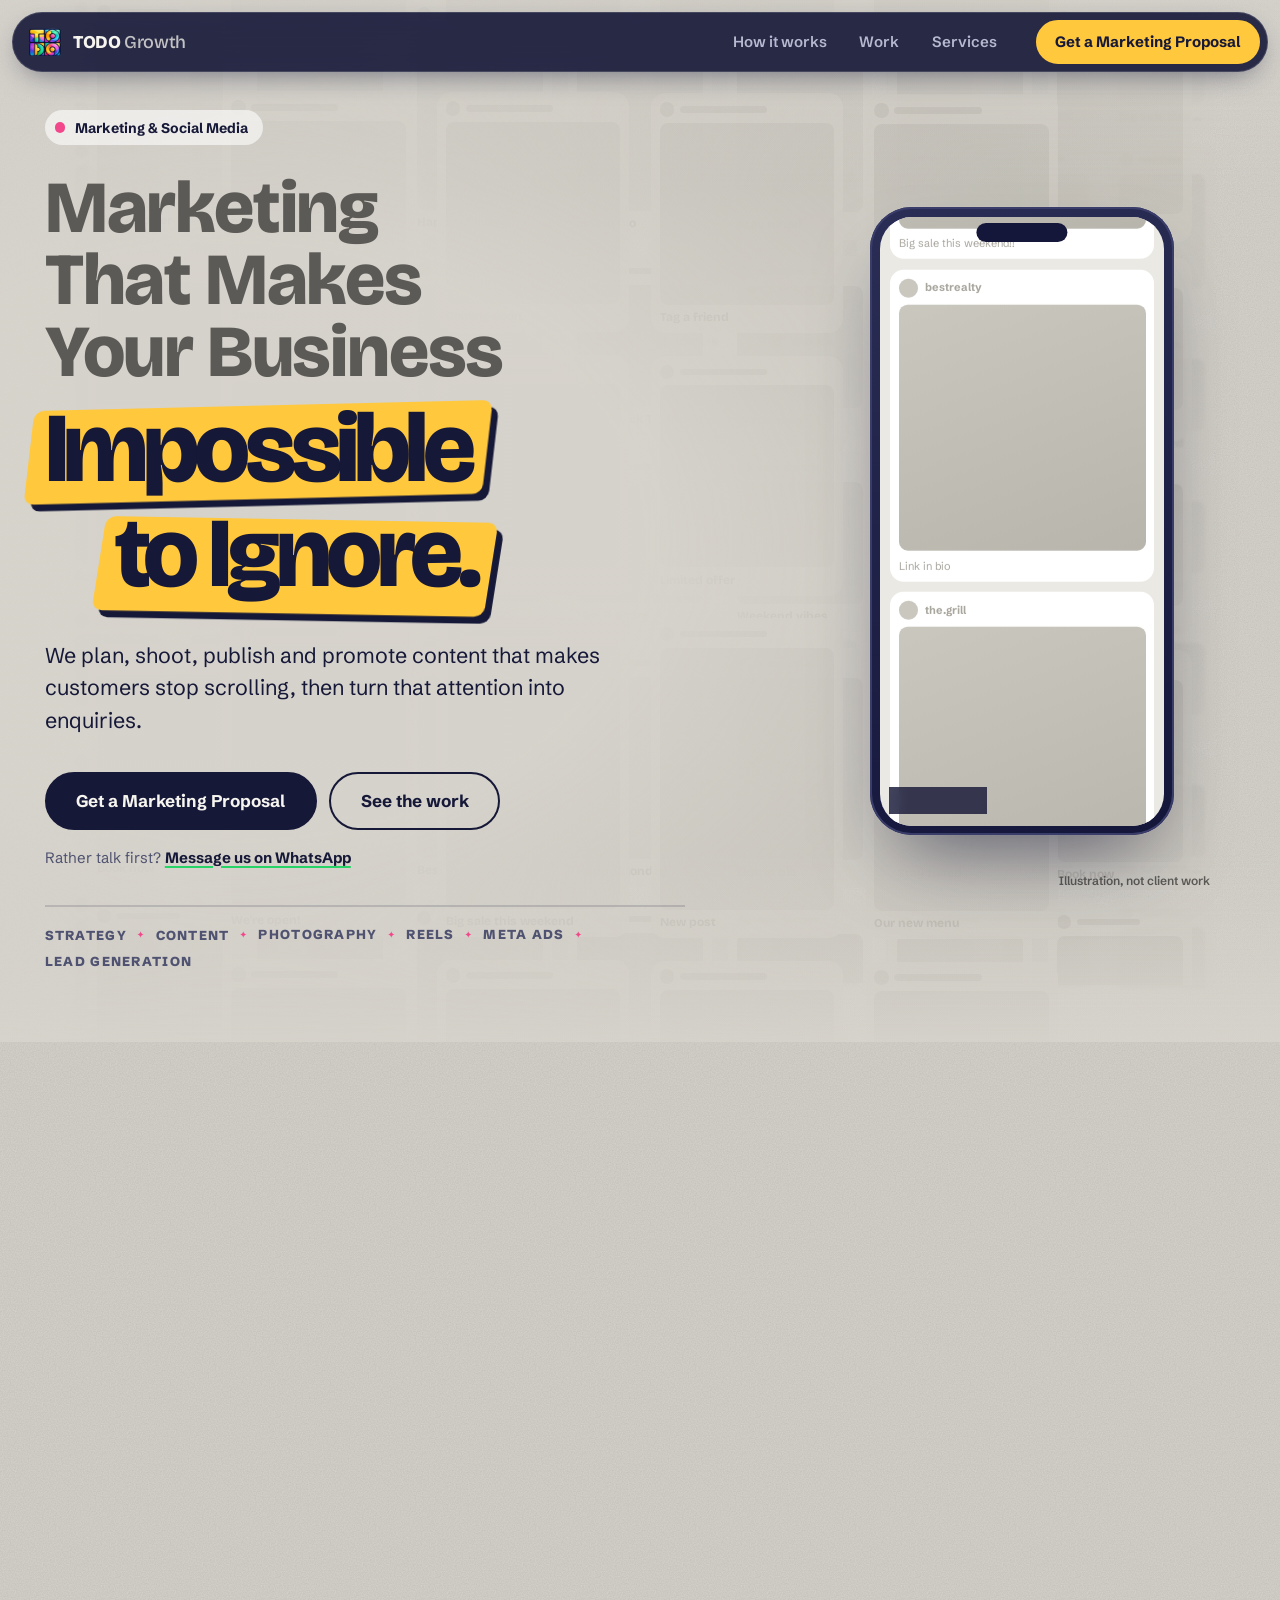
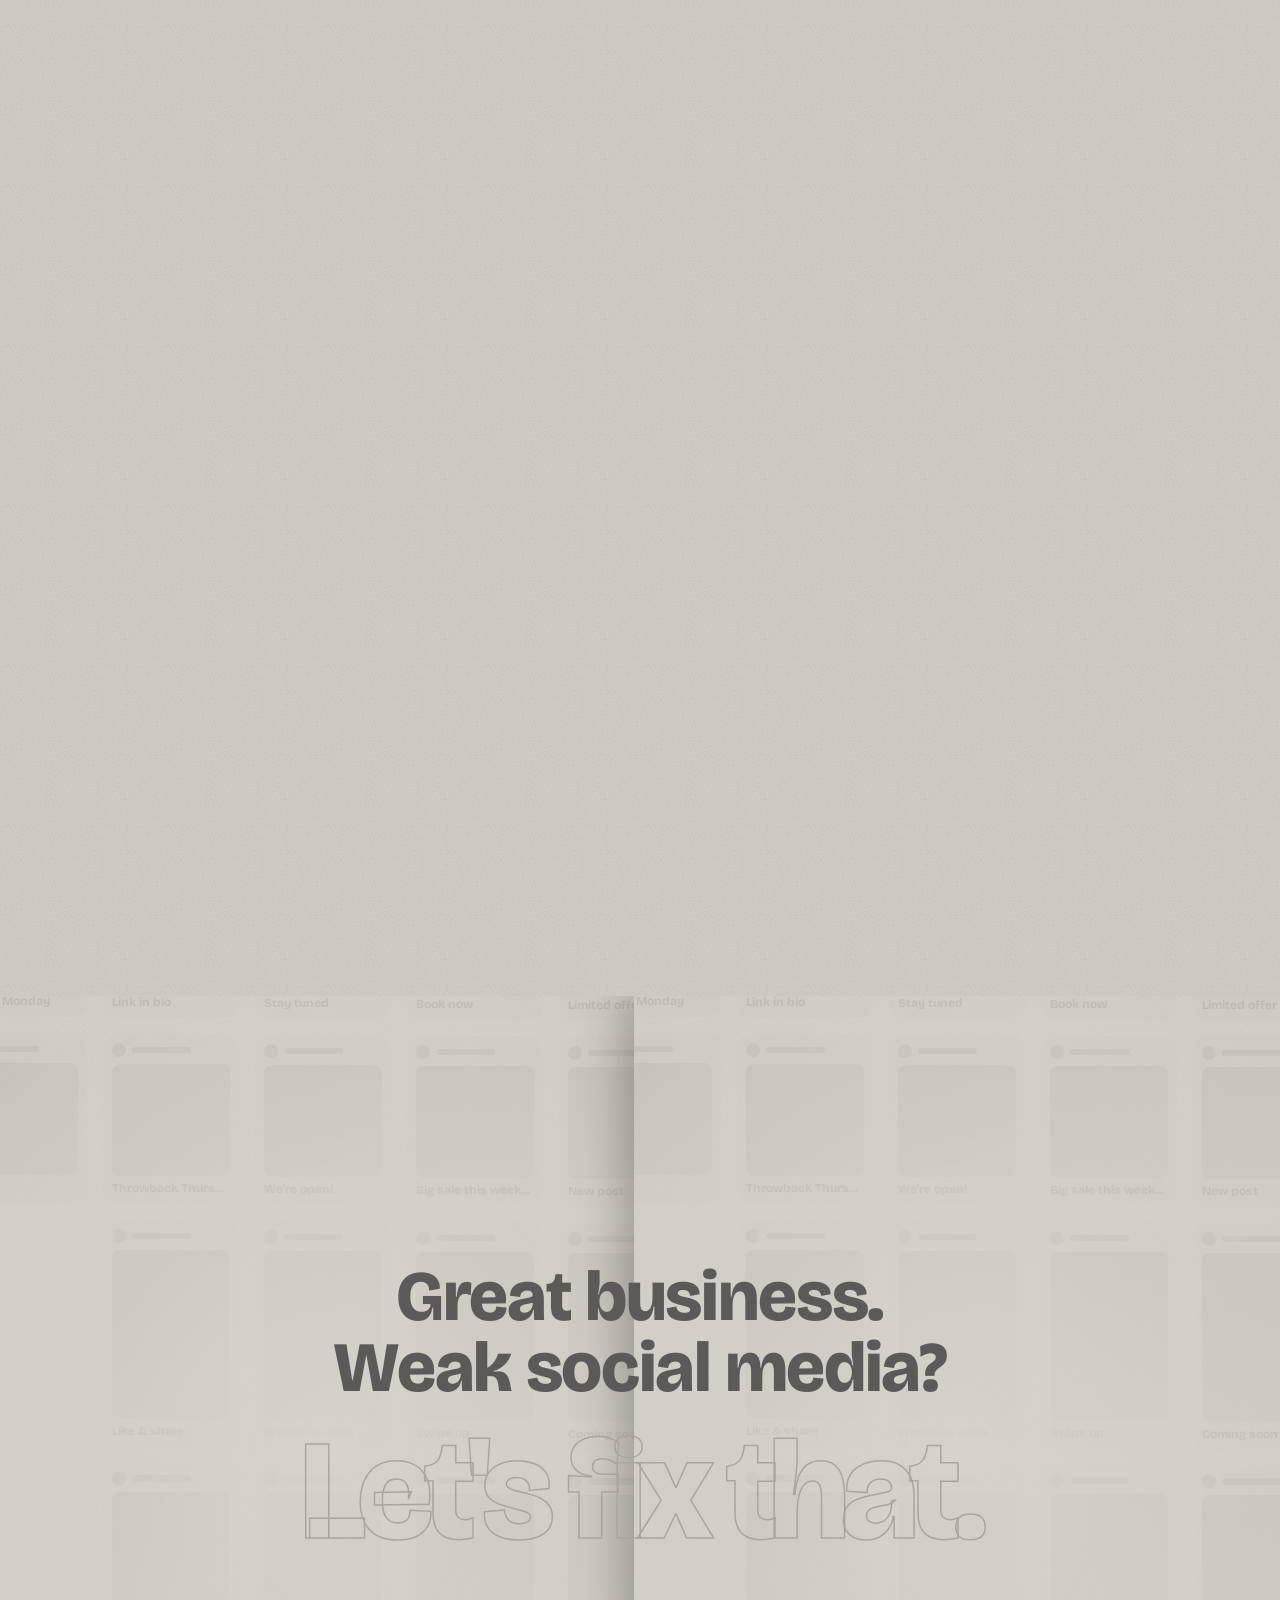
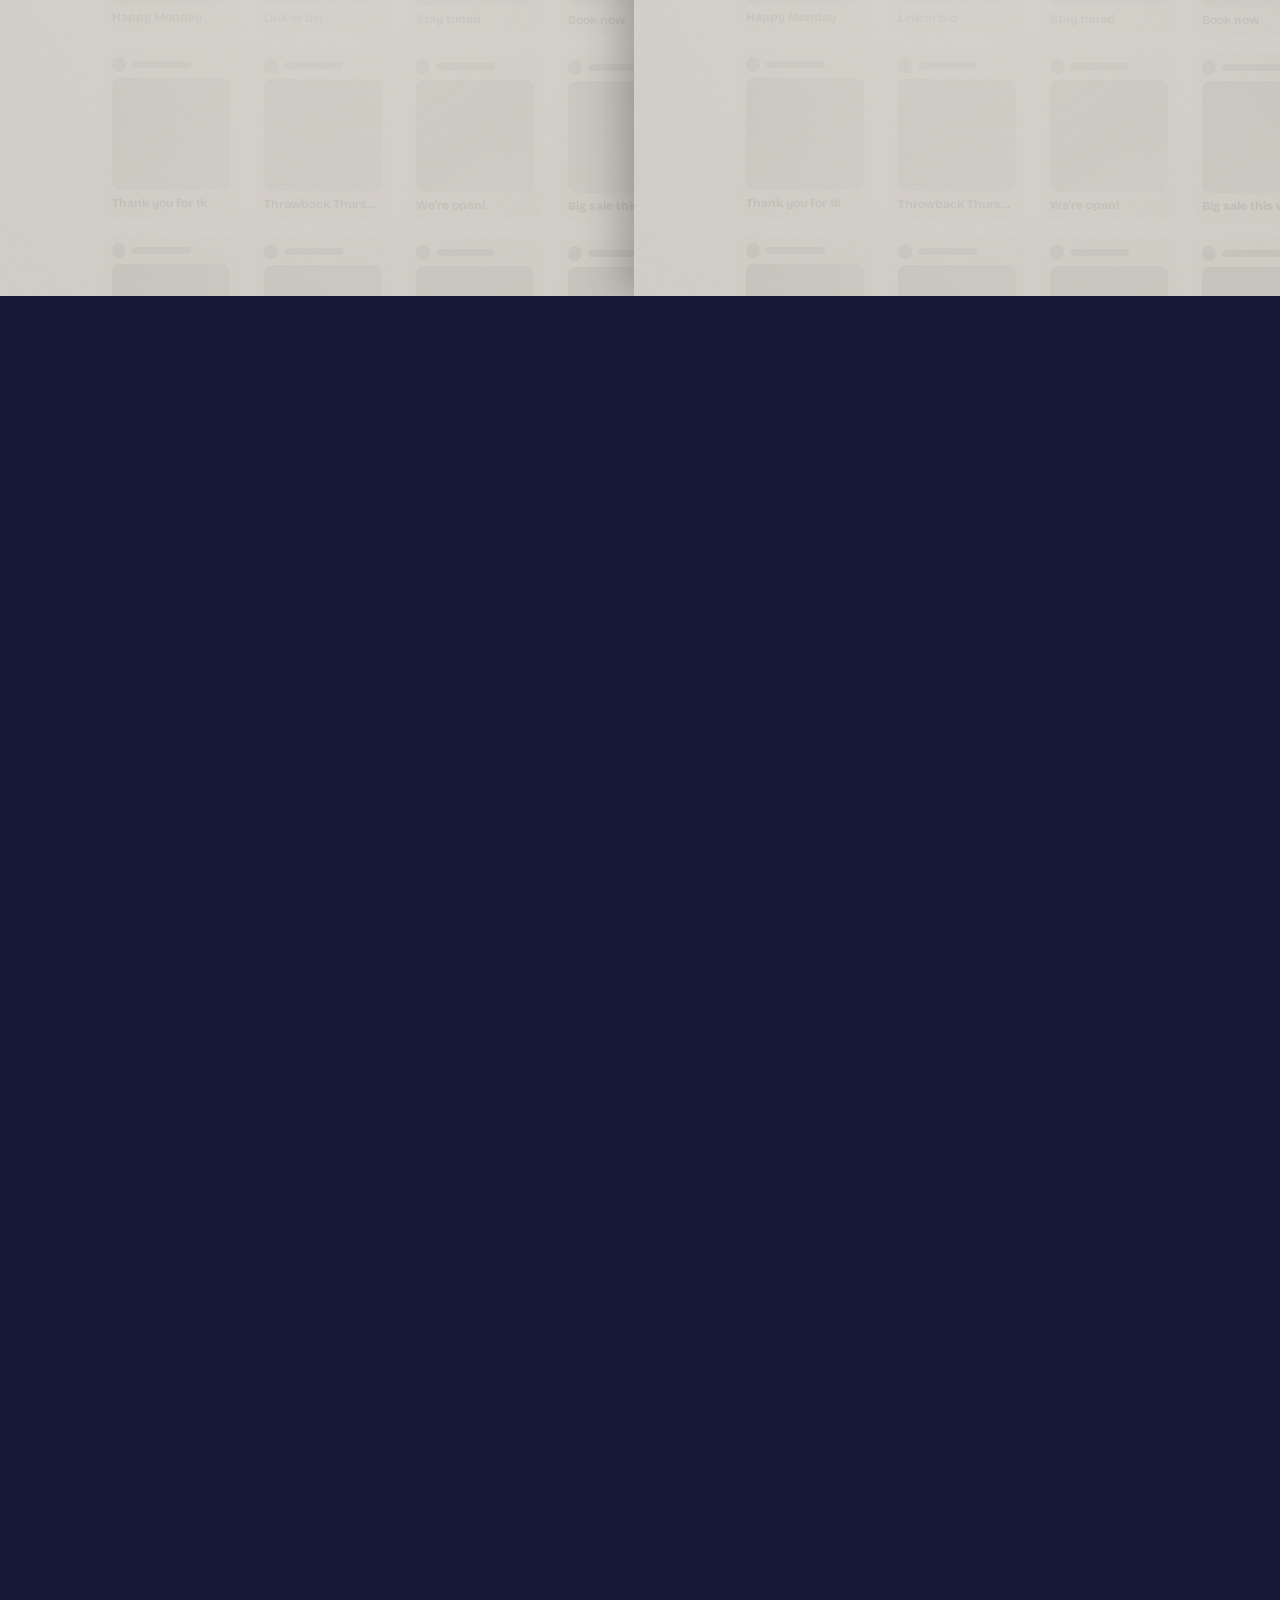
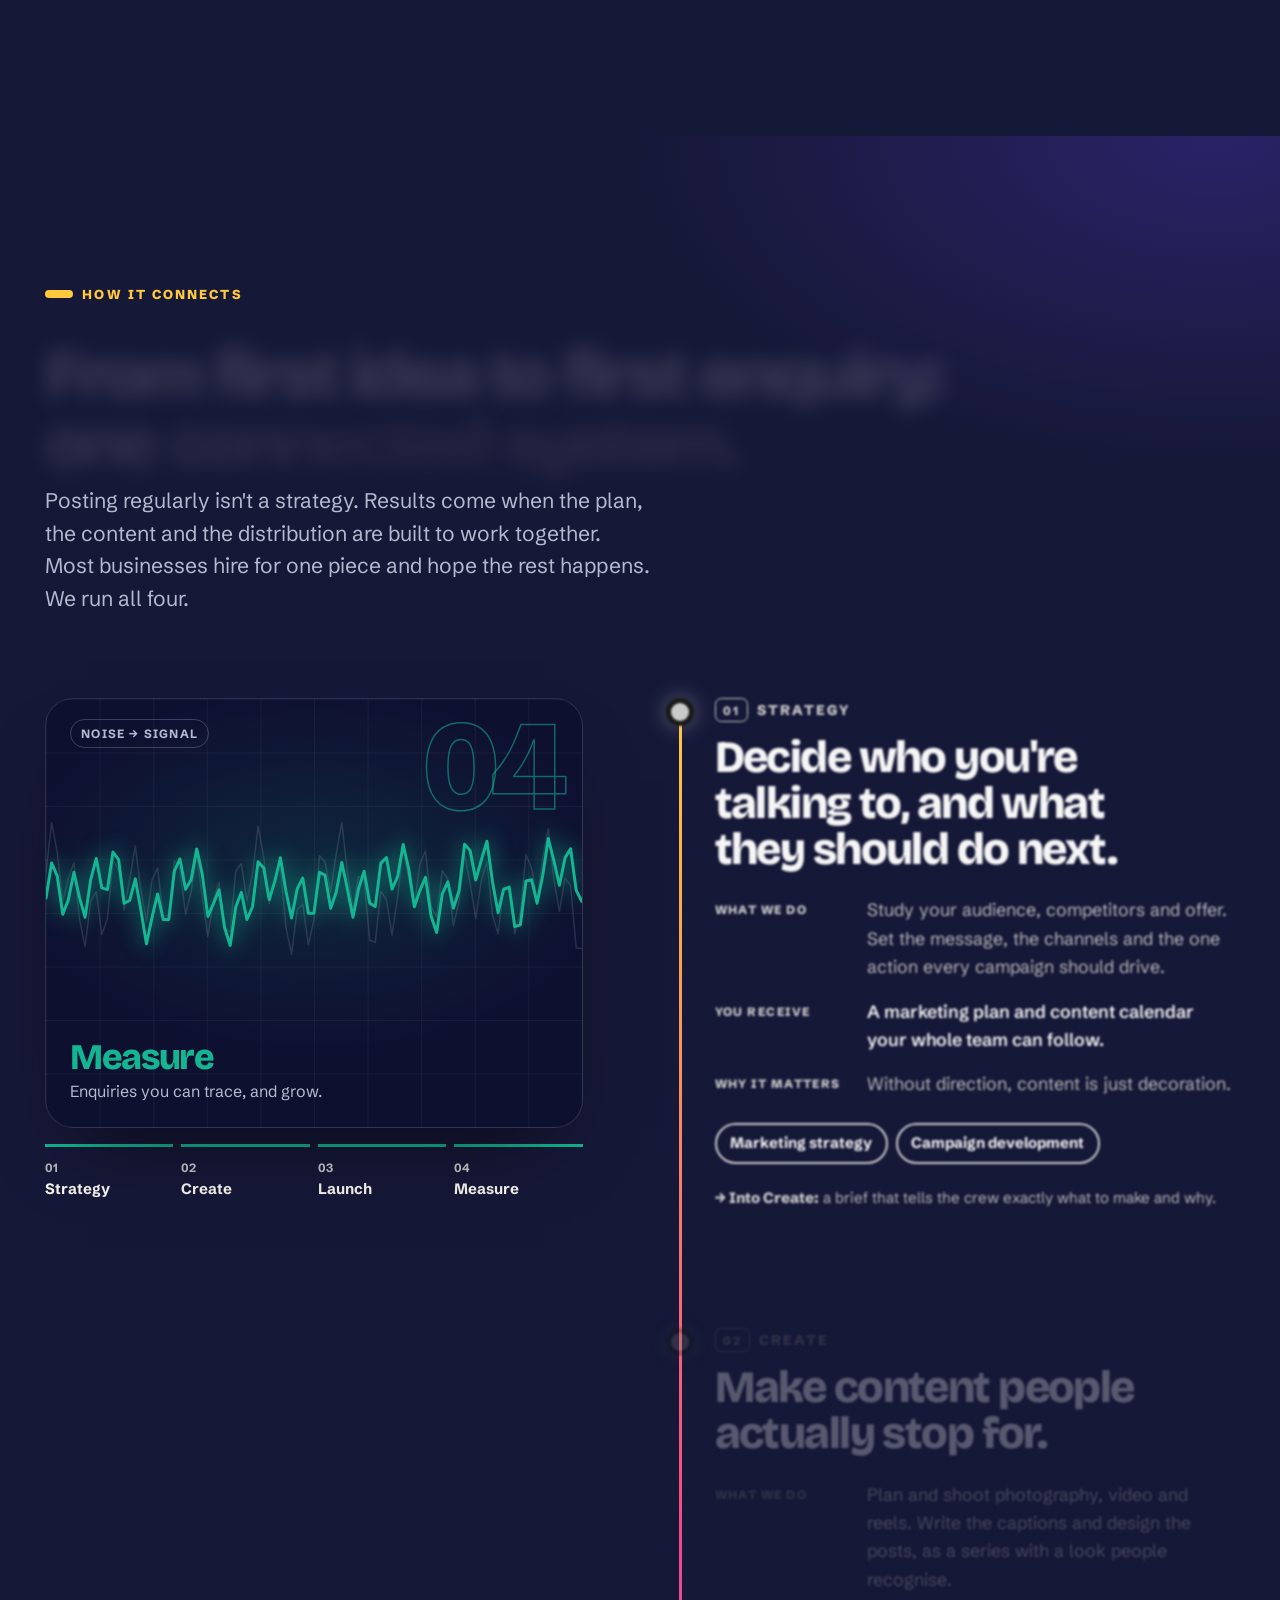
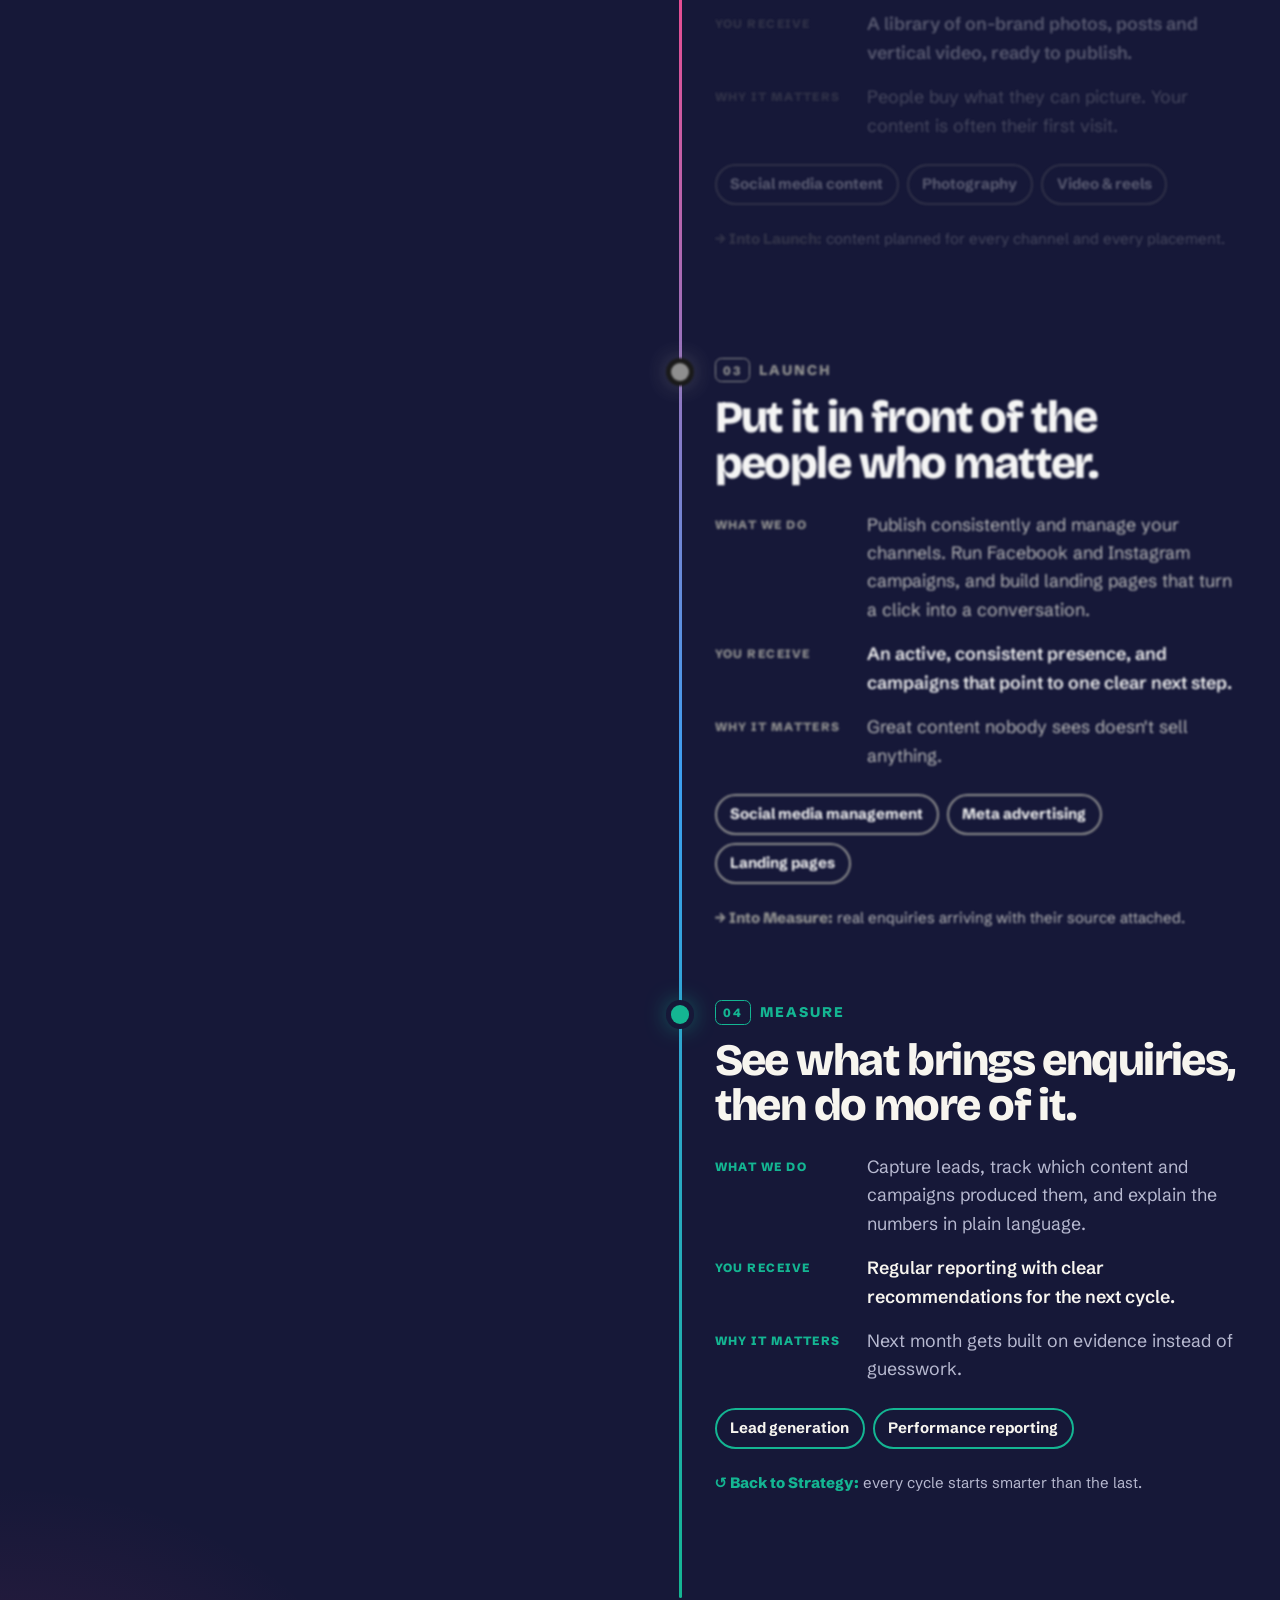
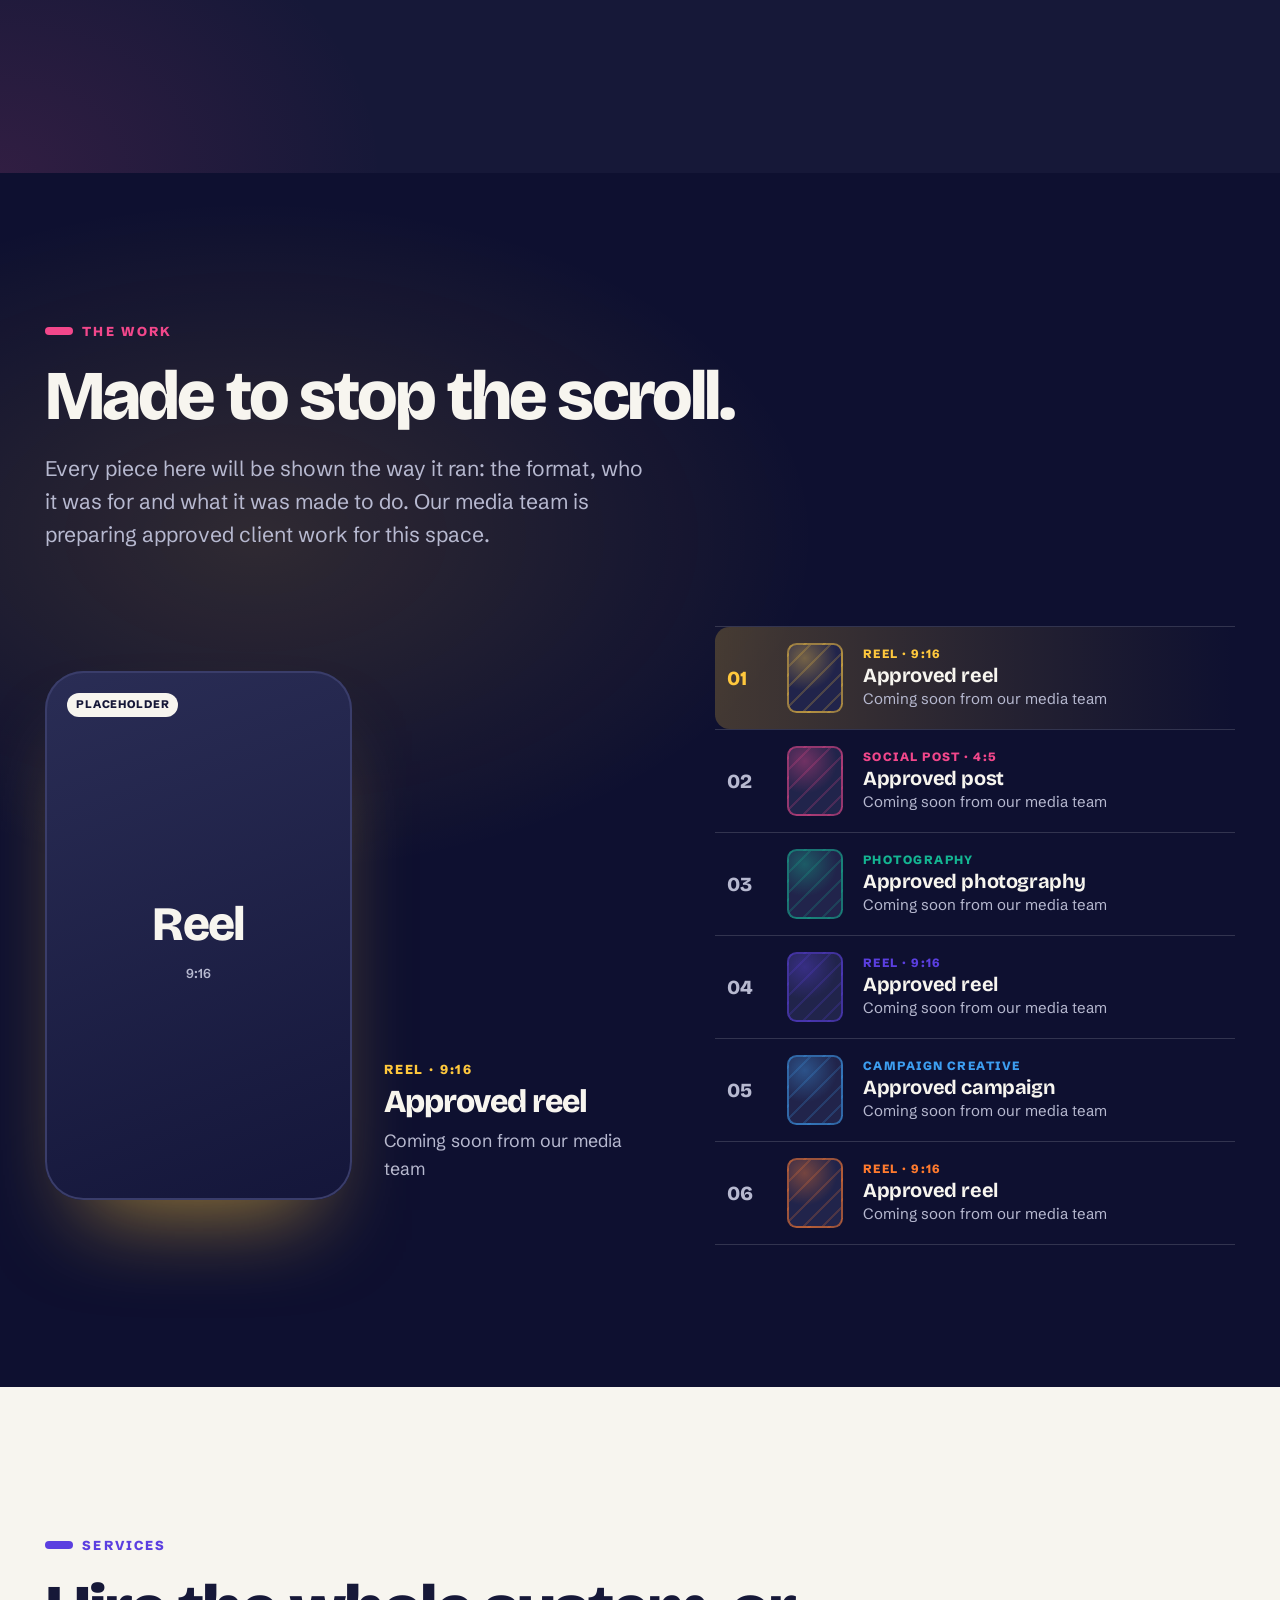
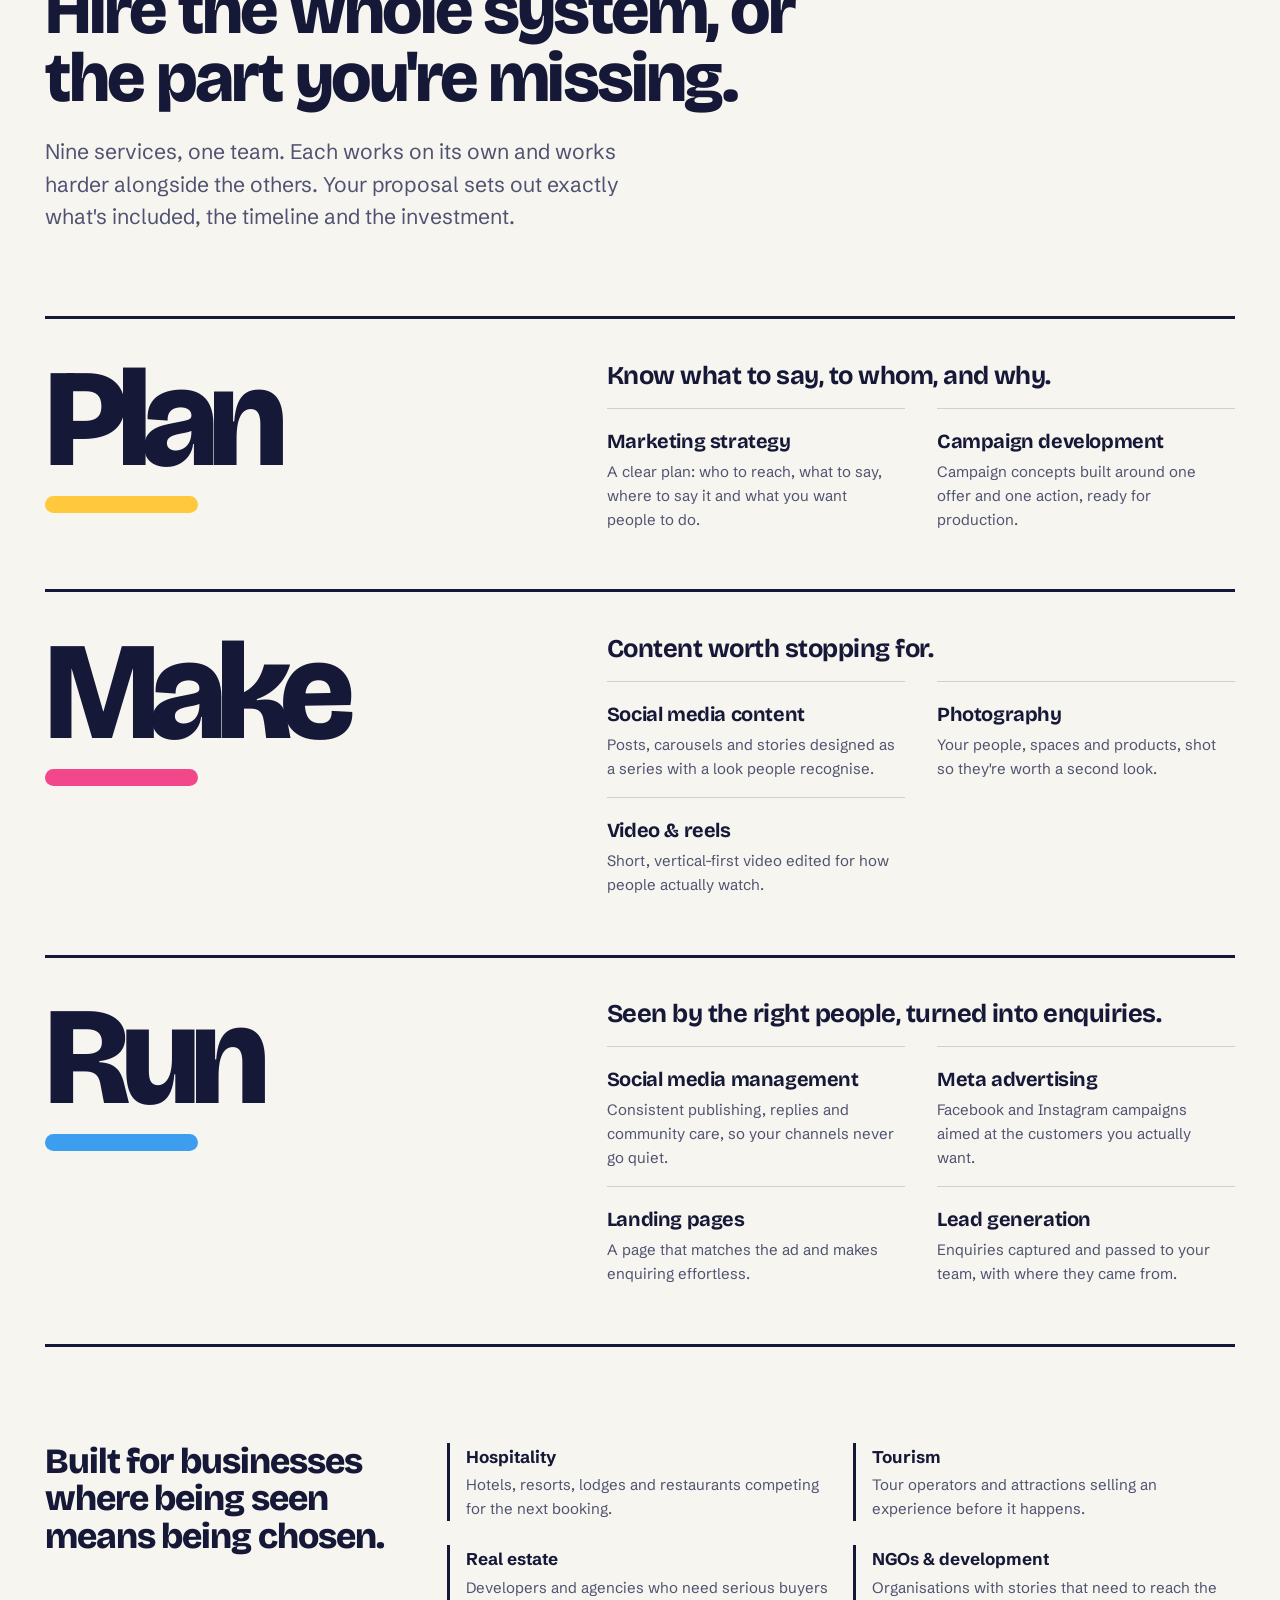
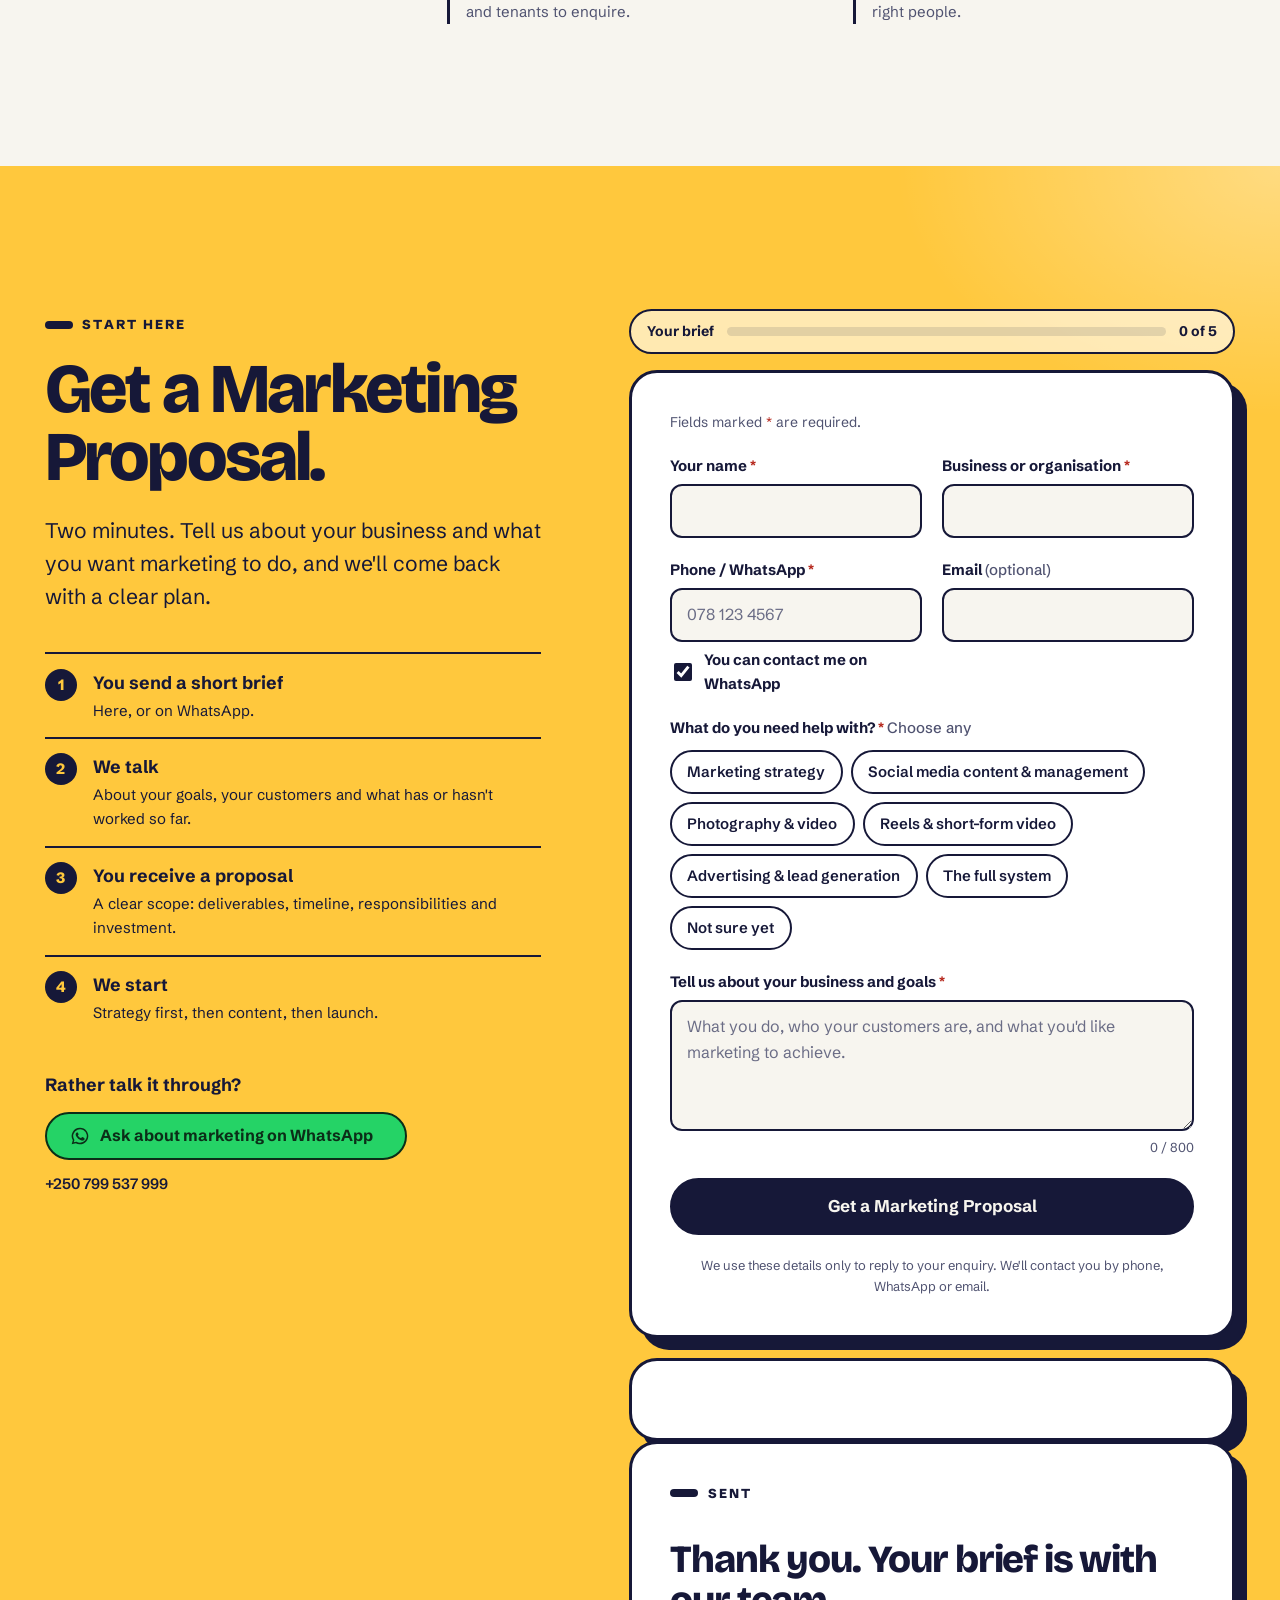
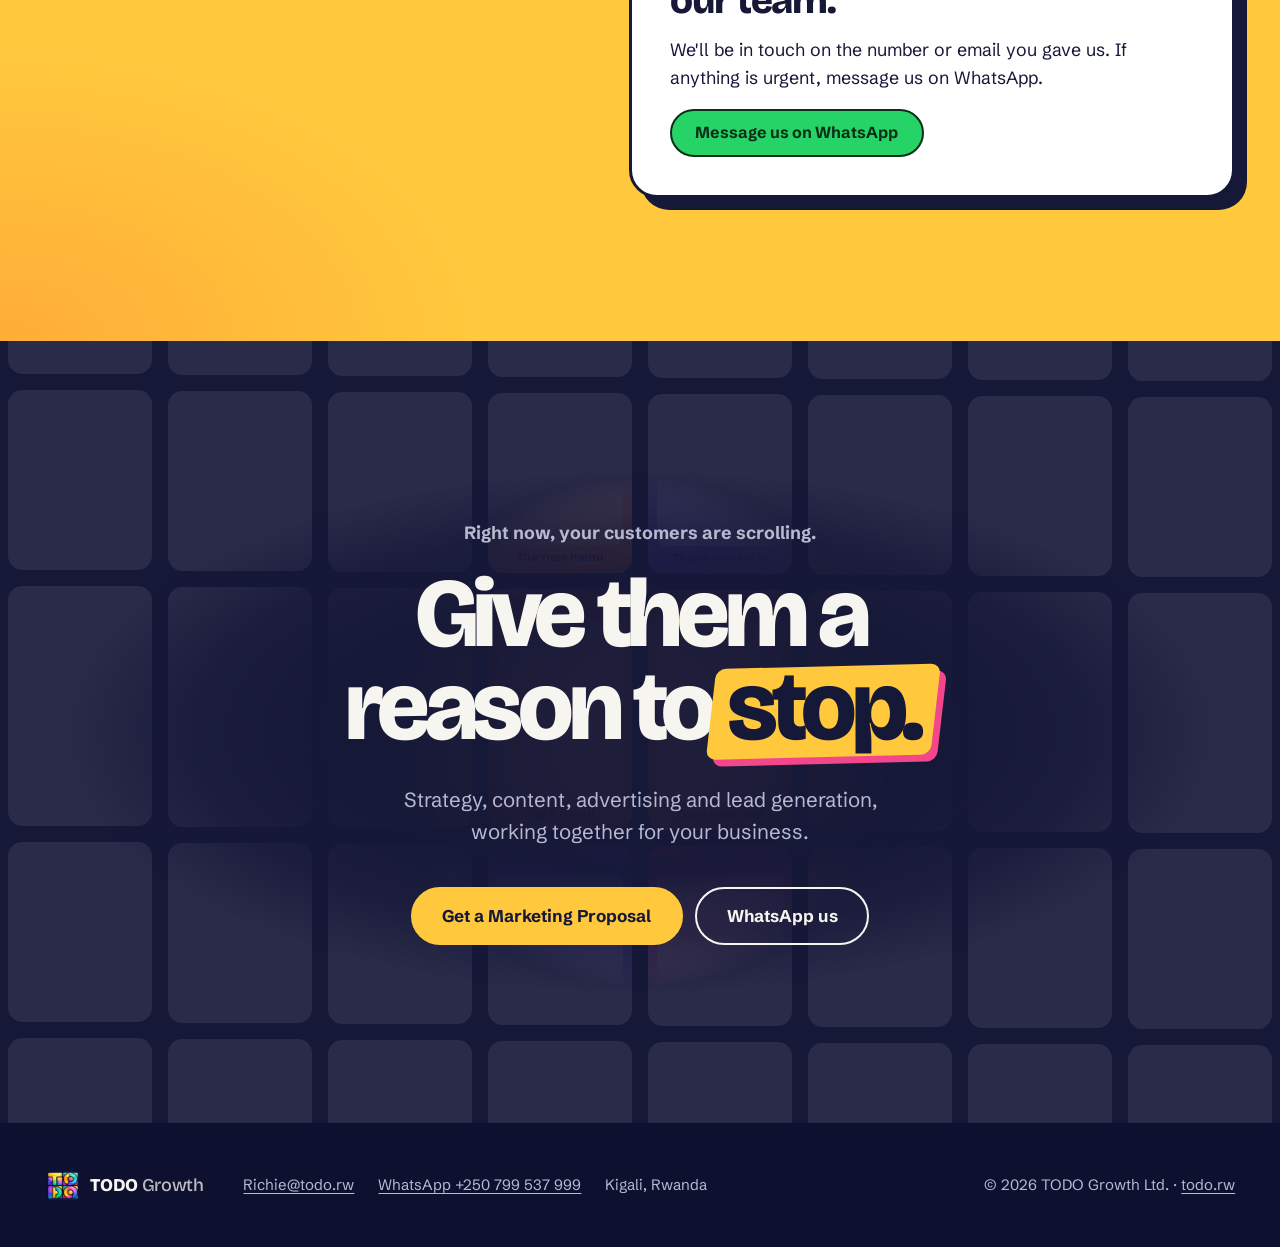
==== marketing/index.html @ 9b06f522 "first commit" ====
<!doctype html>
<html lang="en-GB">
  <head>
    <meta charset="utf-8" />
    <meta name="viewport" content="width=device-width, initial-scale=1, viewport-fit=cover" />
    <title>Marketing &amp; Social Media | TODO Growth, Kigali</title>
    <meta
      name="description"
      content="Strategy, social media content, photography, reels, Meta advertising and lead generation, planned and run as one system. Get a marketing proposal from TODO Growth in Kigali, Rwanda."
    />
    <link rel="canonical" href="https://todo.rw/marketing/" />
    <meta name="theme-color" content="#161838" />

    <meta property="og:type" content="website" />
    <meta property="og:site_name" content="TODO Growth" />
    <meta property="og:title" content="Marketing That Makes Your Business Impossible to Ignore" />
    <meta
      property="og:description"
      content="We plan, shoot, publish and promote content that makes people stop scrolling, then turn that attention into enquiries."
    />
    <meta property="og:url" content="https://todo.rw/marketing/" />
    <meta name="twitter:card" content="summary" />

    <link rel="icon" type="image/webp" href="../assets/img/brand/todo-logo-192.webp" />
    <link rel="preconnect" href="https://fonts.googleapis.com" />
    <link rel="preconnect" href="https://fonts.gstatic.com" crossorigin />
    <link
      rel="stylesheet"
      href="https://fonts.googleapis.com/css2?family=Bricolage+Grotesque:opsz,wght@12..96,400..800&family=Schibsted+Grotesk:wght@400..700&display=swap"
    />
    <link rel="stylesheet" href="../assets/css/marketing.css" />
    <script type="module" src="../assets/js/main.js"></script>

    <script type="application/ld+json">
      {
        "@context": "https://schema.org",
        "@type": "Service",
        "name": "Marketing & Social Media",
        "serviceType": "Marketing strategy, campaign development, social media content and management, photography, video and reels, Meta advertising, landing pages and lead generation",
        "areaServed": "Rwanda",
        "provider": {
          "@type": "Organization",
          "name": "TODO Growth",
          "url": "https://todo.rw/",
          "email": "Richie@todo.rw",
          "telephone": "+250799537999",
          "address": { "@type": "PostalAddress", "addressLocality": "Kigali", "addressCountry": "RW" }
        },
        "url": "https://todo.rw/marketing/"
      }
    </script>
  </head>

  <body>
    <a class="skip" href="#main">Skip to content</a>

    <header class="masthead" data-masthead>
      <a class="brand" href="https://todo.rw/" aria-label="TODO Growth home">
        <img src="../assets/img/brand/todo-logo-192.webp" width="40" height="40" alt="" />
        <span class="brand-word">TODO <span>Growth</span></span>
      </a>
      <nav class="masthead-nav" aria-label="Page sections">
        <a href="#system">How it works</a>
        <a href="#work">Work</a>
        <a href="#included">Services</a>
      </nav>
      <a class="btn btn-sun btn-sm masthead-cta" href="#proposal" data-magnetic>Get a Marketing Proposal</a>
      <span class="masthead-progress" data-progress aria-hidden="true"></span>
    </header>

    <main id="main">
      <!-- ══ 01 HERO ════════════════════════════════════════════════════════
           The feed of sameness, and the one post that stops it. -->
      <section class="hero" aria-labelledby="hero-title" data-hero>
        <div class="hero-noise" data-noise aria-hidden="true"></div>
        <div class="hero-vignette" aria-hidden="true"></div>

        <div class="hero-inner">
          <div class="hero-copy">
            <p class="kicker"><span class="kicker-dot" aria-hidden="true"></span>Marketing &amp; Social Media</p>

            <h1 id="hero-title" class="hero-title">
              <span class="h1-quiet" data-words>Marketing That Makes Your Business</span>
              <span class="h1-loud"><span class="slab slab-a">Impossible</span> <span class="slab slab-b">to&nbsp;Ignore.</span></span>
            </h1>

            <p class="hero-lead">
              We plan, shoot, publish and promote content that makes customers stop scrolling, then turn that
              attention into enquiries.
            </p>

            <div class="hero-actions">
              <a class="btn btn-ink btn-lg" href="#proposal" data-magnetic>Get a Marketing Proposal</a>
              <a class="btn btn-line btn-lg" href="#work">See the work</a>
            </div>
            <p class="hero-alt">
              Rather talk first?
              <a class="wa-inline" data-wa href="https://wa.me/250799537999" rel="noopener" target="_blank"
                >Message us on WhatsApp<span class="sr-only"> (opens WhatsApp)</span></a
              >
            </p>

            <ul class="offer-line" aria-label="What we do">
              <li>Strategy</li>
              <li>Content</li>
              <li>Photography</li>
              <li>Reels</li>
              <li>Meta ads</li>
              <li>Lead generation</li>
            </ul>
          </div>

          <figure class="hero-stage" data-stage aria-label="Illustration: a social feed of near-identical posts, stopping on the one that stands out">
            <div class="stage-tilt" data-tilt>
              <div class="phone" aria-hidden="true">
                <div class="phone-notch"></div>
                <div class="phone-screen">
                  <div class="phone-feed" data-feed></div>
                  <div class="phone-hud">
                    <span class="hud-pill"><b data-scrolled>0</b> scrolled past</span>
                    <span class="hud-pill hud-stop" data-stopped>Stopped</span>
                  </div>
                </div>
              </div>
              <div class="breakout" data-breakout aria-hidden="true">
                <div class="breakout-card">
                  <span class="bc-sticker">Stop.</span>
                  <span class="bc-big">This one<br />is different.</span>
                  <span class="bc-foot"><i></i>Made to be noticed</span>
                </div>
              </div>
            </div>
            <figcaption class="stage-note">Illustration, not client work</figcaption>
          </figure>
        </div>
      </section>

      <!-- ══ 02 SOUND FAMILIAR? ═════════════════════════════════════════════ -->
      <section class="familiar" id="familiar" aria-labelledby="familiar-title">
        <div class="wrap familiar-grid">
          <div class="familiar-head">
            <p class="label">Sound familiar?</p>
            <h2 id="familiar-title" class="h-display h-md" data-tune>
              Most businesses don't have a content problem. <span class="muted-ink">They have a standing&#8209;out problem.</span>
            </h2>
            <p class="sec-lead">
              Posting more won't fix it. Every day your customers scroll past hundreds of posts that look, sound and
              feel the same. If yours blend in, the quality of your business never gets the chance to show.
            </p>
          </div>

          <ol class="confessions" aria-label="Five signs your marketing is blending in">
            <li class="confession" data-tune>
              <div class="cf-head" aria-hidden="true"><i></i><span>Your business</span><em>· just now</em></div>
              <p class="cf-quote">“We'll post something this week. Probably.”</p>
              <p class="cf-tag"><strong>Inconsistent presence.</strong> No plan means no rhythm, and customers forget you between posts.</p>
            </li>
            <li class="confession" data-tune>
              <div class="cf-head" aria-hidden="true"><i></i><span>Your business</span><em>· 2d</em></div>
              <p class="cf-quote">“Beautiful place. Shame the photos don't show it.”</p>
              <p class="cf-tag"><strong>Content that undersells you.</strong> Phone snaps and stock images say nothing about why you're worth choosing.</p>
            </li>
            <li class="confession" data-tune>
              <div class="cf-head" aria-hidden="true"><i></i><span>Your business</span><em>· 5d</em></div>
              <p class="cf-quote">“A few likes. Mostly from the team.”</p>
              <p class="cf-tag"><strong>Low reach, low engagement.</strong> The algorithm rewards content people stop for, and ignores the rest.</p>
            </li>
            <li class="confession" data-tune>
              <div class="cf-head" aria-hidden="true"><i></i><span>Your business</span><em>· 1w</em></div>
              <p class="cf-quote">“Should we be doing reels? Ads? TikTok? Nobody's sure.”</p>
              <p class="cf-tag"><strong>No clear direction.</strong> Without a strategy, every channel and every month starts from a guess.</p>
            </li>
            <li class="confession" data-tune>
              <div class="cf-head" aria-hidden="true"><i></i><span>Your business</span><em>· 2w</em></div>
              <p class="cf-quote">“People like the posts. Nobody books.”</p>
              <p class="cf-tag"><strong>Attention that goes nowhere.</strong> Without a clear next step, interest never turns into enquiries.</p>
            </li>
          </ol>
        </div>
      </section>

      <!-- ══ 03 THE SHIFT ═══════════════════════════════════════════════════
           Scroll-driven: the grey feed splits open and the colour world floods in. -->
      <section class="shift" data-shift aria-labelledby="shift-title">
        <div class="shift-stage">
          <div class="shift-world" aria-hidden="true">
            <span class="blob blob-a"></span><span class="blob blob-b"></span><span class="blob blob-c"></span>
          </div>
          <div class="shift-doors" aria-hidden="true">
            <div class="door door-l" data-noise data-noise-cols="5"></div>
            <div class="door door-r" data-noise data-noise-cols="5"></div>
          </div>
          <div class="shift-copy">
            <h2 id="shift-title" class="shift-title">
              <span class="st-1">Great business.</span>
              <span class="st-2">Weak social media?</span>
              <span class="st-3"><span class="st-3-ghost" aria-hidden="true">Let's fix that.</span><span class="st-3-ink">Let's fix that.</span></span>
            </h2>
            <p class="shift-sub">Welcome to the other side of the feed.</p>
          </div>
        </div>
      </section>

      <!-- ══ 04 THE SYSTEM ══════════════════════════════════════════════════ -->
      <section class="system" id="system" aria-labelledby="system-title">
        <div class="wrap">
          <header class="sys-head">
            <p class="label label-sun">How it connects</p>
            <h2 id="system-title" class="h-display" data-tune>
              From first idea to first enquiry: <span class="grad-word">one connected system.</span>
            </h2>
            <p class="sec-lead">
              Posting regularly isn't a strategy. Results come when the plan, the content and the distribution are
              built to work together. Most businesses hire for one piece and hope the rest happens. We run all four.
            </p>
          </header>

          <div class="system-body">
            <div class="scope" data-signal aria-hidden="true">
              <div class="scope-screen">
                <span class="scope-num" data-signal-num>01</span>
                <svg class="scope-wave" viewBox="0 0 600 200" preserveAspectRatio="none">
                  <path class="wave-ghost" data-wave-ghost d="M0 100 L600 100" />
                  <path class="wave-live" data-wave d="M0 100 L600 100" />
                </svg>
                <div class="scope-readout">
                  <span class="sr-stage" data-signal-label>Strategy</span>
                  <span class="sr-caption" data-signal-caption>Direction before decoration.</span>
                </div>
                <span class="scope-tag">Noise → signal</span>
              </div>
              <ol class="scope-steps">
                <li data-step-dot="0"><span>01</span>Strategy</li>
                <li data-step-dot="1"><span>02</span>Create</li>
                <li data-step-dot="2"><span>03</span>Launch</li>
                <li data-step-dot="3"><span>04</span>Measure</li>
              </ol>
            </div>

            <ol class="stages">
              <li class="stage" data-stage-i="0" style="--c: var(--sun)">
                <p class="stage-k"><span>01</span> Strategy</p>
                <h3>Decide who you're talking to, and what they should do next.</h3>
                <dl class="stage-dl">
                  <div><dt>What we do</dt><dd>Study your audience, competitors and offer. Set the message, the channels and the one action every campaign should drive.</dd></div>
                  <div><dt>You receive</dt><dd>A marketing plan and content calendar your whole team can follow.</dd></div>
                  <div><dt>Why it matters</dt><dd>Without direction, content is just decoration.</dd></div>
                </dl>
                <ul class="stage-tags" aria-label="Services in this stage"><li>Marketing strategy</li><li>Campaign development</li></ul>
                <p class="stage-hand"><span>→ Into Create:</span> a brief that tells the crew exactly what to make and why.</p>
              </li>
              <li class="stage" data-stage-i="1" style="--c: var(--pink)">
                <p class="stage-k"><span>02</span> Create</p>
                <h3>Make content people actually stop for.</h3>
                <dl class="stage-dl">
                  <div><dt>What we do</dt><dd>Plan and shoot photography, video and reels. Write the captions and design the posts, as a series with a look people recognise.</dd></div>
                  <div><dt>You receive</dt><dd>A library of on-brand photos, posts and vertical video, ready to publish.</dd></div>
                  <div><dt>Why it matters</dt><dd>People buy what they can picture. Your content is often their first visit.</dd></div>
                </dl>
                <ul class="stage-tags" aria-label="Services in this stage"><li>Social media content</li><li>Photography</li><li>Video &amp; reels</li></ul>
                <p class="stage-hand"><span>→ Into Launch:</span> content planned for every channel and every placement.</p>
              </li>
              <li class="stage" data-stage-i="2" style="--c: var(--sky)">
                <p class="stage-k"><span>03</span> Launch</p>
                <h3>Put it in front of the people who matter.</h3>
                <dl class="stage-dl">
                  <div><dt>What we do</dt><dd>Publish consistently and manage your channels. Run Facebook and Instagram campaigns, and build landing pages that turn a click into a conversation.</dd></div>
                  <div><dt>You receive</dt><dd>An active, consistent presence, and campaigns that point to one clear next step.</dd></div>
                  <div><dt>Why it matters</dt><dd>Great content nobody sees doesn't sell anything.</dd></div>
                </dl>
                <ul class="stage-tags" aria-label="Services in this stage"><li>Social media management</li><li>Meta advertising</li><li>Landing pages</li></ul>
                <p class="stage-hand"><span>→ Into Measure:</span> real enquiries arriving with their source attached.</p>
              </li>
              <li class="stage" data-stage-i="3" style="--c: var(--teal)">
                <p class="stage-k"><span>04</span> Measure</p>
                <h3>See what brings enquiries, then do more of it.</h3>
                <dl class="stage-dl">
                  <div><dt>What we do</dt><dd>Capture leads, track which content and campaigns produced them, and explain the numbers in plain language.</dd></div>
                  <div><dt>You receive</dt><dd>Regular reporting with clear recommendations for the next cycle.</dd></div>
                  <div><dt>Why it matters</dt><dd>Next month gets built on evidence instead of guesswork.</dd></div>
                </dl>
                <ul class="stage-tags" aria-label="Services in this stage"><li>Lead generation</li><li>Performance reporting</li></ul>
                <p class="stage-hand"><span>↺ Back to Strategy:</span> every cycle starts smarter than the last.</p>
              </li>
            </ol>
          </div>
        </div>
      </section>

      <!-- ══ 05 THE SCREENING ROOM: approved work (placeholders until supplied) -->
      <section class="work" id="work" aria-labelledby="work-title">
        <div class="wrap">
          <header class="work-head">
            <p class="label label-pink">The work</p>
            <h2 id="work-title" class="h-display" data-tune>Made to stop the scroll.</h2>
            <p class="sec-lead" data-work-lead>
              Every piece here will be shown the way it ran: the format, who it was for and what it was made to do. Our
              media team is preparing approved client work for this space.
            </p>
          </header>

          <div class="screening" data-screening>
            <div class="screen-stage" data-screen-stage aria-live="polite">
              <div class="screen-frame" data-screen-frame></div>
              <div class="screen-cap">
                <p class="screen-kind" data-screen-kind>Reel</p>
                <p class="screen-title" data-screen-title>Approved reel</p>
                <p class="screen-what" data-screen-what>Coming soon from our media team</p>
              </div>
            </div>

            <div class="story-bars" data-story-bars aria-hidden="true"></div>
            <div class="work-rail" data-work-rail>
              <ul class="work-list" data-work-wall aria-label="Work samples">
                <li class="slot" data-kind="reel" style="--c: var(--sun)">
                  <button class="slot-btn" type="button" aria-pressed="true">
                    <span class="slot-n">01</span>
                    <span class="slot-media"><span class="ph-badge">Placeholder</span><span class="ph-kind">Reel</span><span class="ph-ratio">9:16</span></span>
                    <span class="slot-cap"><span class="slot-kind">Reel · 9:16</span><span class="slot-client">Approved reel</span><span class="slot-what">Coming soon from our media team</span></span>
                  </button>
                </li>
                <li class="slot" data-kind="post" style="--c: var(--pink)">
                  <button class="slot-btn" type="button" aria-pressed="false">
                    <span class="slot-n">02</span>
                    <span class="slot-media"><span class="ph-badge">Placeholder</span><span class="ph-kind">Post</span><span class="ph-ratio">4:5</span></span>
                    <span class="slot-cap"><span class="slot-kind">Social post · 4:5</span><span class="slot-client">Approved post</span><span class="slot-what">Coming soon from our media team</span></span>
                  </button>
                </li>
                <li class="slot" data-kind="photo" style="--c: var(--teal)">
                  <button class="slot-btn" type="button" aria-pressed="false">
                    <span class="slot-n">03</span>
                    <span class="slot-media"><span class="ph-badge">Placeholder</span><span class="ph-kind">Photography</span><span class="ph-ratio">4:5</span></span>
                    <span class="slot-cap"><span class="slot-kind">Photography</span><span class="slot-client">Approved photography</span><span class="slot-what">Coming soon from our media team</span></span>
                  </button>
                </li>
                <li class="slot" data-kind="reel" style="--c: var(--violet)">
                  <button class="slot-btn" type="button" aria-pressed="false">
                    <span class="slot-n">04</span>
                    <span class="slot-media"><span class="ph-badge">Placeholder</span><span class="ph-kind">Reel</span><span class="ph-ratio">9:16</span></span>
                    <span class="slot-cap"><span class="slot-kind">Reel · 9:16</span><span class="slot-client">Approved reel</span><span class="slot-what">Coming soon from our media team</span></span>
                  </button>
                </li>
                <li class="slot" data-kind="campaign" style="--c: var(--sky)">
                  <button class="slot-btn" type="button" aria-pressed="false">
                    <span class="slot-n">05</span>
                    <span class="slot-media"><span class="ph-badge">Placeholder</span><span class="ph-kind">Campaign</span><span class="ph-ratio">4:5</span></span>
                    <span class="slot-cap"><span class="slot-kind">Campaign creative</span><span class="slot-client">Approved campaign</span><span class="slot-what">Coming soon from our media team</span></span>
                  </button>
                </li>
                <li class="slot" data-kind="reel" style="--c: var(--tangerine)">
                  <button class="slot-btn" type="button" aria-pressed="false">
                    <span class="slot-n">06</span>
                    <span class="slot-media"><span class="ph-badge">Placeholder</span><span class="ph-kind">Reel</span><span class="ph-ratio">9:16</span></span>
                    <span class="slot-cap"><span class="slot-kind">Reel · 9:16</span><span class="slot-client">Approved reel</span><span class="slot-what">Coming soon from our media team</span></span>
                  </button>
                </li>
              </ul>
            </div>
            <p class="rail-hint" aria-hidden="true">Swipe through the work →</p>
          </div>
        </div>
      </section>

      <!-- ══ 06 CASE STUDY (review mode until approved) ════════════════════ -->
      <section class="case" id="case" aria-labelledby="case-title" data-case hidden>
        <div class="wrap">
          <header class="case-head">
            <p class="label label-pink-ink">Case study</p>
            <h2 id="case-title" class="h-display" data-case-title>From blending in to standing out.</h2>
            <p class="case-client" data-case-client><span class="ph-inline">Client name and sector, with written permission</span></p>
          </header>

          <ol class="chapters" data-case-chapters>
            <li><span class="ch-n">01</span><h3>Context</h3><p data-case-field="context"><span class="ph-inline">Who the client is and who they sell to</span></p></li>
            <li><span class="ch-n">02</span><h3>Challenge</h3><p data-case-field="challenge"><span class="ph-inline">The problem, in the client's words</span></p></li>
            <li><span class="ch-n">03</span><h3>Approach</h3><p data-case-field="approach"><span class="ph-inline">Strategy, content, launch and measurement</span></p></li>
          </ol>

          <div class="case-show">
            <div class="compare" data-compare>
              <div class="compare-pane compare-before" data-compare-before>
                <div class="ph-feed ph-feed-before" aria-hidden="true"><i></i><i></i><i></i><i></i><i></i><i></i><i></i><i></i><i></i></div>
                <span class="compare-tag">Before</span>
              </div>
              <div class="compare-pane compare-after" data-compare-after>
                <div class="ph-feed ph-feed-after" aria-hidden="true"><i></i><i></i><i></i><i></i><i></i><i></i><i></i><i></i><i></i></div>
                <span class="compare-tag">After</span>
              </div>
              <div class="compare-handle" aria-hidden="true"><span></span></div>
              <label class="sr-only" for="compare-range">Compare the feed before and after</label>
              <input id="compare-range" class="compare-range" type="range" min="0" max="100" value="50" data-compare-range />
              <span class="ph-badge ph-badge-center" data-compare-ph>Placeholder · approved before/after needed</span>
            </div>

            <div class="case-side">
              <div class="case-block">
                <span class="ch-n">04</span>
                <h3>Creative</h3>
                <div class="creative-strip" data-case-creative>
                  <span class="ph-frame">Frame</span><span class="ph-frame">Frame</span><span class="ph-frame">Frame</span>
                </div>
              </div>
              <div class="case-block">
                <span class="ch-n">05</span>
                <h3>Outcomes</h3>
                <ul class="outcomes" data-case-results>
                  <li><span class="ph-inline">Verified result, with source and date range</span></li>
                  <li><span class="ph-inline">Verified result, with source and date range</span></li>
                </ul>
              </div>
            </div>
          </div>
        </div>
      </section>

      <!-- ══ 07 SERVICES ════════════════════════════════════════════════════ -->
      <section class="included" id="included" aria-labelledby="included-title">
        <div class="wrap">
          <header class="inc-head">
            <p class="label label-violet">Services</p>
            <h2 id="included-title" class="h-display" data-tune>Hire the whole system, or the part you're missing.</h2>
            <p class="sec-lead">
              Nine services, one team. Each works on its own and works harder alongside the others. Your proposal sets
              out exactly what's included, the timeline and the investment.
            </p>
          </header>

          <div class="bands">
            <section class="band" style="--c: var(--sun)" aria-labelledby="band-plan">
              <h3 class="band-word" id="band-plan" data-wipe>Plan</h3>
              <p class="band-sum">Know what to say, to whom, and why.</p>
              <ul class="band-list">
                <li><strong>Marketing strategy</strong><span>A clear plan: who to reach, what to say, where to say it and what you want people to do.</span></li>
                <li><strong>Campaign development</strong><span>Campaign concepts built around one offer and one action, ready for production.</span></li>
              </ul>
            </section>
            <section class="band" style="--c: var(--pink)" aria-labelledby="band-make">
              <h3 class="band-word" id="band-make" data-wipe>Make</h3>
              <p class="band-sum">Content worth stopping for.</p>
              <ul class="band-list">
                <li><strong>Social media content</strong><span>Posts, carousels and stories designed as a series with a look people recognise.</span></li>
                <li><strong>Photography</strong><span>Your people, spaces and products, shot so they're worth a second look.</span></li>
                <li><strong>Video &amp; reels</strong><span>Short, vertical-first video edited for how people actually watch.</span></li>
              </ul>
            </section>
            <section class="band" style="--c: var(--sky)" aria-labelledby="band-run">
              <h3 class="band-word" id="band-run" data-wipe>Run</h3>
              <p class="band-sum">Seen by the right people, turned into enquiries.</p>
              <ul class="band-list">
                <li><strong>Social media management</strong><span>Consistent publishing, replies and community care, so your channels never go quiet.</span></li>
                <li><strong>Meta advertising</strong><span>Facebook and Instagram campaigns aimed at the customers you actually want.</span></li>
                <li><strong>Landing pages</strong><span>A page that matches the ad and makes enquiring effortless.</span></li>
                <li><strong>Lead generation</strong><span>Enquiries captured and passed to your team, with where they came from.</span></li>
              </ul>
            </section>
          </div>

          <div class="fit">
            <h3 class="fit-h">Built for businesses where being seen means being chosen.</h3>
            <ul class="fit-list">
              <li><strong>Hospitality</strong>Hotels, resorts, lodges and restaurants competing for the next booking.</li>
              <li><strong>Tourism</strong>Tour operators and attractions selling an experience before it happens.</li>
              <li><strong>Real estate</strong>Developers and agencies who need serious buyers and tenants to enquire.</li>
              <li><strong>NGOs &amp; development</strong>Organisations with stories that need to reach the right people.</li>
            </ul>
          </div>
        </div>
      </section>

      <!-- ══ 08 PROPOSAL ════════════════════════════════════════════════════ -->
      <section class="proposal" id="proposal" aria-labelledby="proposal-title" data-proposal>
        <div class="wrap proposal-grid">
          <div class="proposal-head">
            <p class="label label-ink">Start here</p>
            <h2 id="proposal-title" class="h-display">Get a Marketing Proposal.</h2>
            <p class="sec-lead">
              Two minutes. Tell us about your business and what you want marketing to do, and we'll come back with a
              clear plan.
            </p>
          </div>

          <div class="proposal-side">
            <ol class="next" aria-label="What happens next">
              <li><strong>You send a short brief</strong><span>Here, or on WhatsApp.</span></li>
              <li><strong>We talk</strong><span>About your goals, your customers and what has or hasn't worked so far.</span></li>
              <li><strong>You receive a proposal</strong><span>A clear scope: deliverables, timeline, responsibilities and investment.</span></li>
              <li><strong>We start</strong><span>Strategy first, then content, then launch.</span></li>
            </ol>

            <div class="wa-card">
              <p>Rather talk it through?</p>
              <a class="btn btn-wa" data-wa href="https://wa.me/250799537999" rel="noopener" target="_blank">
                <svg viewBox="0 0 24 24" width="20" height="20" aria-hidden="true"><path fill="currentColor" d="M12 2a10 10 0 0 0-8.6 15.1L2 22l5-1.3A10 10 0 1 0 12 2Zm0 18.2a8.2 8.2 0 0 1-4.2-1.2l-.3-.2-3 .8.8-2.9-.2-.3A8.2 8.2 0 1 1 12 20.2Zm4.5-6.1c-.2-.1-1.5-.7-1.7-.8s-.4-.1-.6.1-.7.8-.8 1-.3.2-.5.1a6.7 6.7 0 0 1-3.3-2.9c-.3-.4.3-.4.7-1.3.1-.2 0-.3 0-.4l-.8-1.8c-.2-.5-.4-.4-.6-.4h-.5a1 1 0 0 0-.7.3 3 3 0 0 0-.9 2.2 5.2 5.2 0 0 0 1.1 2.7 11.8 11.8 0 0 0 4.5 4c1.7.7 2.3.8 3.2.6a2.7 2.7 0 0 0 1.8-1.2 2.2 2.2 0 0 0 .1-1.3c0-.1-.2-.2-.5-.3Z"/></svg>
                Ask about marketing on WhatsApp<span class="sr-only"> (opens WhatsApp)</span>
              </a>
              <p class="wa-num">+250 799 537 999</p>
            </div>
          </div>

          <div class="proposal-form">
            <div class="meter" data-meter aria-hidden="true">
              <span class="meter-label">Your brief</span>
              <span class="meter-track"><span class="meter-fill" data-meter-fill></span></span>
              <span class="meter-count" data-meter-count>0 of 5</span>
            </div>

            <form class="form" data-lead-form novalidate aria-describedby="form-intro">
              <p id="form-intro" class="form-intro">Fields marked <span class="req" aria-hidden="true">*</span><span class="sr-only">with an asterisk</span> are required.</p>

              <div class="field-row">
                <div class="field">
                  <label for="lf-name">Your name <span class="req" aria-hidden="true">*</span></label>
                  <input id="lf-name" name="name" type="text" autocomplete="name" required maxlength="80" aria-describedby="lf-name-error" />
                  <p class="field-error" id="lf-name-error" aria-live="polite"></p>
                </div>
                <div class="field">
                  <label for="lf-business">Business or organisation <span class="req" aria-hidden="true">*</span></label>
                  <input id="lf-business" name="business" type="text" autocomplete="organization" required maxlength="120" aria-describedby="lf-business-error" />
                  <p class="field-error" id="lf-business-error" aria-live="polite"></p>
                </div>
              </div>

              <div class="field-row">
                <div class="field">
                  <label for="lf-phone">Phone / WhatsApp <span class="req" aria-hidden="true">*</span></label>
                  <input id="lf-phone" name="phone" type="tel" inputmode="tel" autocomplete="tel" required placeholder="078 123 4567" aria-describedby="lf-phone-error" />
                  <p class="field-error" id="lf-phone-error" aria-live="polite"></p>
                  <label class="check"><input type="checkbox" name="whatsapp_ok" checked /> <span>You can contact me on WhatsApp</span></label>
                </div>
                <div class="field">
                  <label for="lf-email">Email <span class="opt" data-email-marker>(optional)</span></label>
                  <input id="lf-email" name="email" type="email" autocomplete="email" inputmode="email" aria-describedby="lf-email-error" />
                  <p class="field-error" id="lf-email-error" aria-live="polite"></p>
                </div>
              </div>

              <fieldset class="field chips" aria-describedby="lf-needs-error">
                <legend>What do you need help with? <span class="req" aria-hidden="true">*</span> <span class="opt">Choose any</span></legend>
                <div class="chip-set">
                  <label class="chip"><input type="checkbox" name="needs" value="Marketing strategy" /><span>Marketing strategy</span></label>
                  <label class="chip"><input type="checkbox" name="needs" value="Social media content & management" /><span>Social media content &amp; management</span></label>
                  <label class="chip"><input type="checkbox" name="needs" value="Photography & video" /><span>Photography &amp; video</span></label>
                  <label class="chip"><input type="checkbox" name="needs" value="Reels & short-form video" /><span>Reels &amp; short-form video</span></label>
                  <label class="chip"><input type="checkbox" name="needs" value="Advertising & lead generation" /><span>Advertising &amp; lead generation</span></label>
                  <label class="chip"><input type="checkbox" name="needs" value="The full system" /><span>The full system</span></label>
                  <label class="chip"><input type="checkbox" name="needs" value="Not sure yet" /><span>Not sure yet</span></label>
                </div>
                <p class="field-error" id="lf-needs-error" aria-live="polite"></p>
              </fieldset>

              <div class="field">
                <label for="lf-brief">Tell us about your business and goals <span class="req" aria-hidden="true">*</span></label>
                <textarea id="lf-brief" name="brief" rows="4" required maxlength="800" aria-describedby="lf-brief-hint lf-brief-error"
                  placeholder="What you do, who your customers are, and what you'd like marketing to achieve."></textarea>
                <p class="field-hint" id="lf-brief-hint"><span data-brief-count>0 / 800</span></p>
                <p class="field-error" id="lf-brief-error" aria-live="polite"></p>
              </div>

              <div class="hp" aria-hidden="true">
                <label for="lf-website">Leave this empty</label>
                <input id="lf-website" name="website" type="text" tabindex="-1" autocomplete="off" />
              </div>

              <p class="form-summary" data-form-summary role="alert" hidden></p>

              <button class="btn btn-ink btn-lg btn-block" type="submit">
                <span data-label>Get a Marketing Proposal</span>
              </button>
              <p class="form-privacy">
                We use these details only to reply to your enquiry. We'll contact you by phone, WhatsApp or email.
              </p>
            </form>

            <div class="form-notice" data-form-notice tabindex="-1" hidden></div>

            <div class="form-success" data-form-success hidden>
              <p class="label label-ink">Sent</p>
              <h3 tabindex="-1">Thank you. Your brief is with our team.</h3>
              <p>We'll be in touch on the number or email you gave us. If anything is urgent, message us on WhatsApp.</p>
              <a class="btn btn-wa" data-wa href="https://wa.me/250799537999" rel="noopener" target="_blank">Message us on WhatsApp<span class="sr-only"> (opens WhatsApp)</span></a>
            </div>
          </div>
        </div>
      </section>

      <!-- ══ 09 CLOSE: pull colour out of the noise ══════════════════════════ -->
      <section class="close" aria-labelledby="close-title" data-spotlight>
        <div class="close-noise" data-noise data-noise-cols="12" aria-hidden="true"></div>
        <div class="close-colour" data-noise data-noise-cols="12" data-noise-colour aria-hidden="true"></div>
        <div class="wrap close-inner">
          <p class="close-kicker">Right now, your customers are scrolling.</p>
          <h2 id="close-title" class="close-title" data-tune>
            Give them a reason to&nbsp;<span class="slab slab-pink">stop.</span>
          </h2>
          <p class="close-lead">Strategy, content, advertising and lead generation, working together for your business.</p>
          <div class="close-actions">
            <a class="btn btn-sun btn-lg" href="#proposal" data-magnetic>Get a Marketing Proposal</a>
            <a class="btn btn-line-light btn-lg" data-wa href="https://wa.me/250799537999" rel="noopener" target="_blank">WhatsApp us<span class="sr-only"> (opens WhatsApp)</span></a>
          </div>
        </div>
      </section>
    </main>

    <footer class="foot">
      <div class="wrap foot-grid">
        <a class="brand brand-light" href="https://todo.rw/" aria-label="TODO Growth home">
          <img src="../assets/img/brand/todo-logo-192.webp" width="32" height="32" alt="" loading="lazy" />
          <span class="brand-word">TODO <span>Growth</span></span>
        </a>
        <ul class="foot-contact">
          <li><a href="mailto:Richie@todo.rw">Richie@todo.rw</a></li>
          <li><a data-wa href="https://wa.me/250799537999" rel="noopener" target="_blank">WhatsApp +250 799 537 999<span class="sr-only"> (opens WhatsApp)</span></a></li>
          <li>Kigali, Rwanda</li>
        </ul>
        <p class="foot-legal">© <span data-year>2026</span> TODO Growth Ltd. · <a href="https://todo.rw/">todo.rw</a></p>
      </div>
    </footer>

    <div class="dock" data-dock role="region" aria-label="Quick contact" hidden>
      <a class="btn btn-sun dock-cta" href="#proposal">Get a Marketing Proposal</a>
      <a class="dock-wa" data-wa href="https://wa.me/250799537999" rel="noopener" target="_blank" aria-label="WhatsApp us (opens WhatsApp)">
        <svg viewBox="0 0 24 24" width="22" height="22" aria-hidden="true"><path fill="currentColor" d="M12 2a10 10 0 0 0-8.6 15.1L2 22l5-1.3A10 10 0 1 0 12 2Zm0 18.2a8.2 8.2 0 0 1-4.2-1.2l-.3-.2-3 .8.8-2.9-.2-.3A8.2 8.2 0 1 1 12 20.2Z"/></svg>
      </a>
    </div>

    <div class="review-bar" data-review-bar hidden></div>
  </body>
</html>
---- assets/css/marketing.css ----
/* ════════════════════════════════════════════════════════════════════════
   TODO Growth · Marketing & Social Media
   Design system: "Impossible to Ignore"

   Story in materials:
   FOG    the feed of sameness. Muted, textured, endlessly drifting.
   SHIFT  the feed splits open. Light and colour flood in.
   INK    the other side of the feed. Colour is rationed and means
          something: the work, the promise, the next action.
   SUN    the signature. It marks the promise and the enquiry.

   Motion has one verb, TUNE: noise resolving into focus.
   Every effect has a reduced-motion state that shows the final frame.
   ════════════════════════════════════════════════════════════════════════ */

@property --sx {
  syntax: "<percentage>";
  inherits: true;
  initial-value: 50%;
}
@property --sy {
  syntax: "<percentage>";
  inherits: true;
  initial-value: 50%;
}

:root {
  --ink: #161838;
  --ink-2: #21244b;
  --ink-3: #2c2f5c;
  --ink-deep: #0e1030;
  --paper: #f7f5ef;
  --paper-2: #efebe1;
  --white: #ffffff;
  --graphite: #4f5270;
  --mist: #b7b9d0;
  --sun: #ffc83d;
  --sun-deep: #f2a900;
  --pink: #f2478b;
  --violet: #5b3fe0;
  --teal: #14b592;
  --sky: #3d9ef0;
  --tangerine: #ff7a2e;
  --danger: #b42318;

  --fog: #d6d3cc;
  --fog-2: #cac7bf;
  --fog-3: #b8b5ad;
  --fog-4: #a9a69e;
  --fog-text: #5c5a56; /* 4.6:1 on fog */

  --display: "Bricolage Grotesque", "Schibsted Grotesk", ui-sans-serif, system-ui, sans-serif;
  --body: "Schibsted Grotesk", ui-sans-serif, system-ui, -apple-system, "Segoe UI", sans-serif;

  --page-max: 90rem;
  --gutter: clamp(1.1rem, 0.4rem + 3vw, 3.75rem);
  --sec: clamp(5rem, 2.5rem + 8vw, 10.5rem);
  --r: 1.25rem;
  --r-lg: 1.75rem;
  --ease: cubic-bezier(0.2, 0.7, 0.2, 1);
  --ease-out: cubic-bezier(0.16, 1, 0.3, 1);
  --ease-snap: cubic-bezier(0.3, 1.45, 0.5, 1);
  --focus: var(--ink);

  --grain: url("data:image/svg+xml,%3Csvg xmlns='http://www.w3.org/2000/svg' width='160' height='160'%3E%3Cfilter id='n'%3E%3CfeTurbulence type='fractalNoise' baseFrequency='.85' numOctaves='2' stitchTiles='stitch'/%3E%3CfeColorMatrix values='0 0 0 0 0 0 0 0 0 0 0 0 0 0 0 0 0 0 .09 0'/%3E%3C/filter%3E%3Crect width='100%25' height='100%25' filter='url(%23n)'/%3E%3C/svg%3E");
}

/* ── base ─────────────────────────────────────────────────────────────── */
*,
*::before,
*::after {
  box-sizing: border-box;
}
html {
  -webkit-text-size-adjust: 100%;
  scroll-behavior: smooth;
  scroll-padding-top: 5.5rem;
}
body {
  margin: 0;
  font-family: var(--body);
  font-size: clamp(1rem, 0.95rem + 0.2vw, 1.125rem);
  line-height: 1.6;
  color: var(--ink);
  background: var(--ink);
  -webkit-font-smoothing: antialiased;
  text-rendering: optimizeLegibility;
}
main {
  overflow-x: clip;
}
img,
video,
svg {
  display: block;
  max-width: 100%;
}
h1,
h2,
h3,
p,
ol,
ul,
dl,
dd,
figure {
  margin: 0;
}
ol,
ul {
  padding: 0;
  list-style: none;
}
a {
  color: inherit;
}
button,
input,
textarea,
select {
  font: inherit;
  color: inherit;
}
strong {
  font-weight: 700;
}
:focus-visible {
  outline: 3px solid var(--focus);
  outline-offset: 3px;
  border-radius: 6px;
}
.sr-only {
  position: absolute !important;
  width: 1px;
  height: 1px;
  padding: 0;
  margin: -1px;
  overflow: hidden;
  clip: rect(0 0 0 0);
  white-space: nowrap;
  border: 0;
}
.skip {
  position: fixed;
  left: 1rem;
  top: -4rem;
  z-index: 100;
  padding: 0.75rem 1rem;
  background: var(--sun);
  color: var(--ink);
  font-weight: 700;
  border-radius: 0.75rem;
  transition: top 0.2s;
}
.skip:focus {
  top: 1rem;
}
.wrap {
  width: 100%;
  max-width: var(--page-max);
  margin-inline: auto;
  padding-inline: var(--gutter);
}

/* ── type ─────────────────────────────────────────────────────────────── */
.h-display {
  font-family: var(--display);
  font-weight: 800;
  font-size: clamp(2.15rem, 1rem + 4.2vw, 5.25rem);
  line-height: 0.98;
  letter-spacing: -0.04em;
  text-wrap: balance;
}
.h-md {
  font-size: clamp(2rem, 1rem + 3.4vw, 4.25rem);
}
.label {
  display: inline-flex;
  align-items: center;
  gap: 0.6rem;
  margin-bottom: 1.25rem;
  font-size: 0.8125rem;
  font-weight: 800;
  letter-spacing: 0.16em;
  text-transform: uppercase;
}
.label::before {
  content: "";
  width: 1.75rem;
  height: 0.5rem;
  border-radius: 99px;
  background: currentColor;
}
.label-sun {
  color: var(--sun);
}
.label-pink {
  color: var(--pink);
}
.label-pink-ink {
  color: #b8165a;
}
.label-violet {
  color: var(--violet);
}
.label-ink {
  color: var(--ink);
}
.sec-lead {
  margin-top: 1.4rem;
  max-width: 38rem;
  font-size: clamp(1.0625rem, 1rem + 0.4vw, 1.375rem);
  line-height: 1.55;
}
.muted-ink {
  color: var(--fog-text);
}

/* ── slab: the signature yellow mark ──────────────────────────────────── */
.slab {
  position: relative;
  z-index: 0;
  display: inline-block;
  padding: 0 0.16em 0.05em;
  margin-left: -0.16em;
  color: var(--ink);
}
.slab::before {
  content: "";
  position: absolute;
  z-index: -1;
  inset: 0.09em 0 -0.02em;
  background: var(--sun);
  border-radius: 0.1em;
  transform: skewX(-8deg) rotate(-1.4deg);
  transform-origin: left center;
  box-shadow: 0.07em 0.07em 0 var(--ink);
}
.slab-pink::before {
  box-shadow: 0.07em 0.07em 0 var(--pink);
}

/* ── buttons ──────────────────────────────────────────────────────────── */
.btn {
  --bg: var(--ink);
  --fg: var(--paper);
  --bd: var(--ink);
  --shadow: var(--sun-deep);
  position: relative;
  display: inline-flex;
  align-items: center;
  justify-content: center;
  gap: 0.6rem;
  min-height: 3rem;
  padding: 0.75rem 1.45rem;
  border: 2px solid var(--bd);
  border-radius: 999px;
  background: var(--bg);
  color: var(--fg);
  font-weight: 700;
  font-size: 1rem;
  line-height: 1.2;
  text-decoration: none;
  text-align: center;
  cursor: pointer;
  transform: translate(var(--mx, 0), var(--my, 0));
  transition:
    transform 0.25s var(--ease),
    box-shadow 0.25s var(--ease),
    background-color 0.2s;
  -webkit-tap-highlight-color: transparent;
}
.btn:hover {
  box-shadow: 4px 4px 0 var(--shadow);
}
.btn:active {
  box-shadow: none;
  transform: translate(var(--mx, 0), var(--my, 0)) scale(0.98);
}
.btn-lg {
  min-height: 3.6rem;
  padding: 0.95rem 1.85rem;
  font-size: 1.0625rem;
}
.btn-sm {
  min-height: 2.75rem;
  padding: 0.5rem 1.1rem;
  font-size: 0.9375rem;
}
.btn-block {
  width: 100%;
}
.btn-sun {
  --bg: var(--sun);
  --fg: var(--ink);
  --bd: var(--sun);
  --shadow: var(--pink);
}
.btn-line {
  --bg: transparent;
  --fg: var(--ink);
  --shadow: var(--ink);
}
.btn-line:hover {
  --bg: var(--white);
}
.btn-line-light {
  --bg: transparent;
  --fg: var(--paper);
  --bd: var(--paper);
  --shadow: var(--pink);
}
.btn-wa {
  --bg: #25d366;
  --fg: #0b2e18;
  --bd: #0b2e18;
  --shadow: #0b2e18;
}
.btn[disabled] {
  opacity: 0.7;
  cursor: progress;
  box-shadow: none;
}
.btn.is-busy [data-label]::after {
  content: "";
  display: inline-block;
  width: 0.9em;
  height: 0.9em;
  margin-left: 0.6em;
  vertical-align: -0.1em;
  border: 2px solid currentColor;
  border-right-color: transparent;
  border-radius: 50%;
  animation: spin 0.7s linear infinite;
}
@keyframes spin {
  to {
    transform: rotate(1turn);
  }
}

/* ── masthead ─────────────────────────────────────────────────────────── */
.masthead {
  position: fixed;
  z-index: 40;
  top: 0.75rem;
  left: 50%;
  transform: translateX(-50%);
  width: calc(100% - 1.5rem);
  max-width: calc(var(--page-max) - 2rem);
  display: flex;
  align-items: center;
  gap: 1rem;
  padding: 0.45rem 0.45rem 0.45rem 0.9rem;
  border-radius: 999px;
  background: rgb(22 24 56 / 0.9);
  color: var(--paper);
  border: 1px solid rgb(255 255 255 / 0.14);
  backdrop-filter: blur(12px) saturate(1.4);
  -webkit-backdrop-filter: blur(12px) saturate(1.4);
  box-shadow: 0 10px 30px -12px rgb(14 16 48 / 0.6);
  overflow: hidden;
  --focus: var(--sun);
}
.masthead-progress {
  position: absolute;
  left: 0;
  right: 0;
  bottom: 0;
  height: 3px;
  background: linear-gradient(90deg, var(--sun), var(--pink), var(--sky), var(--teal));
  transform: scaleX(var(--progress, 0));
  transform-origin: left;
}
.brand {
  display: inline-flex;
  align-items: center;
  gap: 0.6rem;
  text-decoration: none;
  min-height: 2.75rem;
}
.brand img {
  width: 2.25rem;
  height: 2.25rem;
  border-radius: 0.6rem;
}
.brand-word {
  font-family: var(--display);
  font-weight: 800;
  font-size: 1.125rem;
  letter-spacing: -0.02em;
}
.brand-word span {
  font-weight: 500;
  opacity: 0.75;
}
.masthead-nav {
  display: none;
  margin-left: auto;
  gap: 0.25rem;
}
.masthead-nav a {
  display: inline-flex;
  align-items: center;
  min-height: 2.75rem;
  padding: 0.55rem 0.9rem;
  border-radius: 999px;
  font-size: 0.9375rem;
  font-weight: 600;
  text-decoration: none;
  color: var(--mist);
  transition:
    color 0.2s,
    background-color 0.2s;
}
.masthead-nav a:hover,
.masthead-nav a[aria-current="true"] {
  color: var(--paper);
  background: rgb(255 255 255 / 0.08);
}
.masthead-cta {
  margin-left: auto;
  display: none;
}
@media (min-width: 560px) {
  .masthead-cta {
    display: inline-flex;
  }
}
@media (min-width: 960px) {
  .masthead-nav {
    display: flex;
  }
  .masthead-cta {
    margin-left: 0.5rem;
  }
}

/* ══ NOISE (shared generator output) ═══════════════════════════════════ */
.nz-layer {
  position: absolute;
  inset: -6rem -3rem;
  display: flex;
  gap: var(--gap, 1rem);
  justify-content: center;
  transform: translate3d(calc(var(--px, 0) * var(--d, 1) * -14px), calc(var(--py, 0) * var(--d, 1) * -10px + var(--scrollY, 0px) * var(--d, 1) * -0.12), 0);
  will-change: transform;
}
.nz-col {
  flex: 0 0 var(--w, 9rem);
  display: flex;
  flex-direction: column;
  gap: var(--gap, 1rem);
  animation: drift var(--dur, 70s) linear infinite;
  animation-direction: var(--dir, normal);
}
@keyframes drift {
  to {
    transform: translateY(-50%);
  }
}
.nz-tile {
  flex: none;
  aspect-ratio: 4 / 5;
  border-radius: 0.9rem;
  background: var(--fog-2);
  padding: 0.55rem;
  display: grid;
  grid-template-rows: auto 1fr auto;
  gap: 0.4rem;
  overflow: hidden;
}
.nz-tile.is-tall {
  aspect-ratio: 9 / 15;
}
.nz-tile b {
  display: flex;
  align-items: center;
  gap: 0.35rem;
}
.nz-tile b::before {
  content: "";
  flex: none;
  width: 0.9rem;
  height: 0.9rem;
  border-radius: 50%;
  background: var(--fog-3);
}
.nz-tile b::after {
  content: "";
  width: 50%;
  height: 0.4rem;
  border-radius: 99px;
  background: var(--fog-3);
}
.nz-tile i {
  border-radius: 0.5rem;
  background: linear-gradient(150deg, var(--fog-3), #c3c0b8);
}
.nz-tile u {
  text-decoration: none;
  font-family: var(--display);
  font-weight: 700;
  font-size: 0.75rem;
  line-height: 1.1;
  color: var(--fog-4);
  white-space: nowrap;
  overflow: hidden;
  text-overflow: ellipsis;
}
.is-paused .nz-col,
.is-paused .feed-track {
  animation-play-state: paused;
}

/* ══ 01 HERO ═══════════════════════════════════════════════════════════ */
.hero {
  position: relative;
  isolation: isolate;
  overflow: hidden;
  min-height: 100svh;
  display: flex;
  background: var(--fog) var(--grain);
  --focus: var(--ink);
}
.hero-noise {
  position: absolute;
  inset: 0;
  z-index: -2;
}
.hero-noise .nz-layer[data-depth="1"] {
  --w: 6.5rem;
  --gap: 0.75rem;
  opacity: 0.5;
  filter: blur(1.5px);
}
.hero-noise .nz-layer[data-depth="2"] {
  --w: 9rem;
  opacity: 0.75;
}
.hero-noise .nz-layer[data-depth="3"] {
  --w: 12rem;
  --gap: 1.4rem;
  opacity: 0.9;
}
.hero-vignette {
  position: absolute;
  inset: 0;
  z-index: -1;
  background:
    radial-gradient(85% 75% at 18% 52%, rgb(214 211 204 / 0.97) 0 38%, rgb(214 211 204 / 0.55) 62%, rgb(214 211 204 / 0.15) 85%),
    linear-gradient(to bottom, rgb(214 211 204 / 0.6), transparent 18%, transparent 82%, rgb(214 211 204 / 0.9));
}
.hero-inner {
  width: 100%;
  max-width: var(--page-max);
  margin-inline: auto;
  padding: clamp(5.25rem, 4.5rem + 3vw, 7.5rem) var(--gutter) clamp(3rem, 2rem + 3vw, 5rem);
  display: grid;
  gap: clamp(3rem, 1rem + 5vw, 4rem);
  align-items: center;
}
@media (min-width: 1024px) {
  .hero-inner {
    grid-template-columns: minmax(0, 1.4fr) minmax(0, 1fr);
    gap: 2rem;
  }
}
.kicker {
  display: inline-flex;
  align-items: center;
  gap: 0.6rem;
  margin-bottom: clamp(1.1rem, 0.6rem + 1.4vw, 2rem);
  padding: 0.4rem 0.95rem 0.4rem 0.65rem;
  border-radius: 99px;
  background: rgb(255 255 255 / 0.6);
  font-size: 0.875rem;
  font-weight: 700;
}
.kicker-dot {
  width: 0.65rem;
  height: 0.65rem;
  border-radius: 50%;
  background: var(--pink);
  animation: ping 2.4s var(--ease) infinite;
}
@keyframes ping {
  0% {
    box-shadow: 0 0 0 0 rgb(242 71 139 / 0.55);
  }
  70%,
  100% {
    box-shadow: 0 0 0 0.6rem rgb(242 71 139 / 0);
  }
}
.hero-title {
  font-family: var(--display);
  font-weight: 800;
  letter-spacing: -0.045em;
}
.h1-quiet {
  display: block;
  max-width: 12ch;
  font-size: clamp(2.1rem, 0.9rem + 4.6vw, 5.1rem);
  line-height: 0.98;
  color: var(--fog-text);
  text-wrap: balance;
}
.h1-loud {
  display: block;
  margin-top: 0.14em;
  font-size: clamp(2.7rem, 0.9rem + 6.6vw, 7rem);
  line-height: 0.92;
  letter-spacing: -0.055em;
}
.h1-loud .slab {
  display: table; /* each line hugs its words */
  padding: 0.02em 0.16em 0.08em;
}
.h1-loud .slab-b {
  margin-left: 0.55em;
  margin-top: 0.04em;
}
.slab-b::before {
  transform: skewX(-8deg) rotate(1deg);
}
.w {
  display: inline-block;
}
.hero-lead {
  max-width: 35rem;
  margin-top: clamp(1.4rem, 0.9rem + 1.4vw, 2.1rem);
  font-size: clamp(1.0625rem, 0.98rem + 0.45vw, 1.375rem);
  line-height: 1.5;
}
.offer-line {
  display: flex;
  flex-wrap: wrap;
  gap: 0.35rem 0;
  margin-top: clamp(1.5rem, 1rem + 1.5vw, 2.25rem);
  padding-top: 1.1rem;
  border-top: 2px solid rgb(22 24 56 / 0.15);
  max-width: 40rem;
  font-size: 0.8125rem;
  font-weight: 800;
  letter-spacing: 0.1em;
  text-transform: uppercase;
  color: var(--graphite);
}
.offer-line li:not(:last-child)::after {
  content: "✦";
  margin: 0 0.6rem;
  color: var(--pink);
  font-size: 0.6rem;
  vertical-align: 0.15em;
}
.hero-actions {
  display: flex;
  flex-wrap: wrap;
  gap: 0.75rem;
  margin-top: clamp(1.6rem, 1rem + 1.5vw, 2.4rem);
}
.hero-alt {
  margin-top: 1rem;
  font-size: 0.9375rem;
  color: var(--graphite);
}
.wa-inline {
  font-weight: 700;
  color: var(--ink);
  text-decoration-thickness: 2px;
  text-underline-offset: 3px;
  text-decoration-color: #25d366;
}
@media (max-width: 479px) {
  .hero-actions .btn {
    flex: 1 1 100%;
  }
}

/* the phone and the moment the feed stops */
.hero-stage {
  position: relative;
  justify-self: center;
  width: min(100%, 27rem);
  perspective: 1400px;
}
.stage-tilt {
  position: relative;
  padding: 1rem 0 2rem 3.5rem;
  transform: rotateX(calc(var(--ty, 0) * 1deg)) rotateY(calc(var(--tx, 0) * 1deg));
  transform-style: preserve-3d;
  transition: transform 0.6s var(--ease-out);
}
.phone {
  position: relative;
  width: clamp(14rem, 58vw, 19rem);
  aspect-ratio: 9 / 18.6;
  margin-inline: auto;
  border-radius: 2.6rem;
  padding: 0.6rem;
  background: linear-gradient(160deg, #2a2d55, #14163a);
  box-shadow:
    0 40px 80px -30px rgb(14 16 48 / 0.6),
    0 0 0 2px #3a3d6a inset,
    0 0 0 1px rgb(255 255 255 / 0.05);
}
.phone-notch {
  position: absolute;
  z-index: 3;
  top: 1rem;
  left: 50%;
  width: 30%;
  height: 1.2rem;
  border-radius: 99px;
  background: #14163a;
  transform: translateX(-50%);
}
.phone-screen {
  position: relative;
  height: 100%;
  border-radius: 2rem;
  overflow: hidden;
  background: #ebe9e4;
}
.phone-feed {
  position: absolute;
  inset: 0;
}
.feed-track {
  display: flex;
  flex-direction: column;
  gap: 0.65rem;
  padding: 2.5rem 0.65rem 0.65rem;
  will-change: transform;
}
.fp {
  flex: none;
  border-radius: 0.85rem;
  background: var(--white);
  padding: 0.55rem;
  display: grid;
  gap: 0.45rem;
  transition:
    filter 0.5s var(--ease),
    opacity 0.5s;
}
.fp b {
  display: flex;
  align-items: center;
  gap: 0.4rem;
  font-size: 0.6875rem;
  font-weight: 700;
  color: var(--fog-4);
}
.fp b::before {
  content: "";
  width: 1.2rem;
  height: 1.2rem;
  border-radius: 50%;
  background: var(--fog-2);
}
.fp i {
  aspect-ratio: 1;
  border-radius: 0.55rem;
  background: linear-gradient(160deg, var(--fog-2), var(--fog-3));
}
.fp u {
  text-decoration: none;
  font-size: 0.6875rem;
  line-height: 1.3;
  color: var(--fog-4);
}
.fp.is-hero {
  background: var(--ink);
}
.fp.is-hero b {
  color: var(--paper);
}
.fp.is-hero b::before {
  background: conic-gradient(var(--sun), var(--pink), var(--sky), var(--teal), var(--sun));
}
.fp.is-hero i {
  background:
    radial-gradient(70% 55% at 80% 15%, var(--pink) 0 38%, transparent 39%),
    radial-gradient(60% 45% at 10% 95%, var(--sky) 0 45%, transparent 46%),
    var(--sun);
}
.fp.is-hero u {
  color: var(--sun);
  font-weight: 700;
}
.is-stopped .fp:not(.is-hero) {
  filter: blur(1.5px) grayscale(1);
  opacity: 0.55;
}
.phone-hud {
  position: absolute;
  z-index: 2;
  left: 0.6rem;
  right: 0.6rem;
  bottom: 0.7rem;
  display: flex;
  justify-content: space-between;
  gap: 0.4rem;
}
.hud-pill {
  padding: 0.3rem 0.6rem;
  border-radius: 99px;
  background: rgb(22 24 56 / 0.82);
  color: var(--paper);
  font-size: 0.6875rem;
  font-weight: 700;
  backdrop-filter: blur(6px);
  font-variant-numeric: tabular-nums;
}
.hud-stop {
  background: var(--sun);
  color: var(--ink);
  opacity: 0;
  transform: translateY(6px);
  transition:
    opacity 0.3s,
    transform 0.4s var(--ease-snap);
}
.is-stopped .hud-stop {
  opacity: 1;
  transform: none;
}
.breakout {
  position: absolute;
  z-index: 4;
  left: 0;
  top: 34%;
  width: clamp(10.5rem, 42vw, 15rem);
  transform: translateZ(60px) rotate(-7deg);
  pointer-events: none;
}
.breakout-card {
  display: grid;
  gap: 0.5rem;
  aspect-ratio: 4 / 5;
  padding: 1rem;
  border: 3px solid var(--ink);
  border-radius: 1.15rem;
  background:
    radial-gradient(120% 80% at 100% 0%, var(--pink) 0 34%, transparent 35%),
    radial-gradient(70% 55% at 0% 100%, var(--sky) 0 40%, transparent 41%),
    var(--sun);
  box-shadow: 12px 12px 0 var(--ink);
  color: var(--ink);
  opacity: 0;
  transform: translateX(45%) scale(0.6);
  clip-path: inset(40% 10% 40% 10% round 1rem);
  transition:
    opacity 0.35s,
    transform 0.7s var(--ease-snap),
    clip-path 0.55s var(--ease-out);
}
.is-stopped .breakout-card {
  opacity: 1;
  transform: none;
  clip-path: inset(-20% -20% -20% -20%);
}
.bc-sticker {
  justify-self: start;
  align-self: start;
  padding: 0.25rem 0.65rem;
  border-radius: 99px;
  background: var(--ink);
  color: var(--sun);
  font-weight: 800;
  font-size: 0.8125rem;
  letter-spacing: 0.08em;
  text-transform: uppercase;
}
.bc-big {
  align-self: end;
  font-family: var(--display);
  font-weight: 800;
  font-size: clamp(1.6rem, 1.1rem + 2vw, 2.35rem);
  line-height: 0.92;
  letter-spacing: -0.045em;
}
.bc-foot {
  display: flex;
  align-items: center;
  gap: 0.4rem;
  font-size: 0.6875rem;
  font-weight: 800;
  letter-spacing: 0.1em;
  text-transform: uppercase;
}
.bc-foot i {
  width: 0.55rem;
  height: 0.55rem;
  border-radius: 50%;
  background: var(--ink);
}
.stage-note {
  margin-top: 0.25rem;
  text-align: right;
  font-size: 0.75rem;
  font-weight: 600;
  color: var(--fog-text);
}

/* opening sequence */
.motion .hero .nz-layer {
  animation: noise-in 1.6s var(--ease-out) both;
}
.motion .hero .nz-layer[data-depth="2"] {
  animation-delay: 0.1s;
}
.motion .hero .nz-layer[data-depth="3"] {
  animation-delay: 0.2s;
}
@keyframes noise-in {
  from {
    opacity: 0;
    filter: blur(14px);
    scale: 1.08;
  }
}
.motion .kicker,
.motion .hero-lead,
.motion .offer-line,
.motion .hero-actions,
.motion .hero-alt {
  animation: rise 0.9s var(--ease-out) both;
}
.motion .kicker {
  animation-delay: 0.1s;
}
.motion .hero-lead {
  animation-delay: 0.9s;
}
.motion .hero-actions {
  animation-delay: 1s;
}
.motion .hero-alt {
  animation-delay: 1.08s;
}
.motion .offer-line {
  animation-delay: 1.15s;
}
.motion .h1-quiet .w {
  animation: word-in 0.8s var(--ease-out) both;
  animation-delay: calc(0.2s + var(--i) * 0.07s);
}
.motion .h1-loud .slab {
  animation: loud-in 0.9s var(--ease-snap) 0.62s both;
}
.motion .h1-loud .slab-b {
  animation-delay: 0.74s;
}
.motion .h1-loud .slab::before {
  animation: slab-in 0.5s var(--ease-snap) 0.72s both;
}
.motion .h1-loud .slab-b::before {
  animation-name: slab-in-b;
  animation-delay: 0.84s;
}
@keyframes slab-in-b {
  from {
    transform: skewX(-8deg) rotate(1deg) scaleX(0);
  }
}
.motion .hero-stage {
  animation: stage-in 1.2s var(--ease-out) 0.5s both;
}
@keyframes rise {
  from {
    opacity: 0;
    transform: translateY(18px);
  }
}
@keyframes word-in {
  from {
    opacity: 0;
    filter: blur(10px);
    transform: translateY(0.35em);
  }
}
@keyframes loud-in {
  0% {
    opacity: 0;
    filter: blur(14px);
    transform: scale(1.12);
  }
  60% {
    opacity: 1;
    filter: blur(0);
  }
}
@keyframes slab-in {
  from {
    transform: skewX(-8deg) rotate(-1.4deg) scaleX(0);
  }
}
@keyframes stage-in {
  from {
    opacity: 0;
    transform: translateY(60px) rotate(4deg);
  }
}

@media (max-width: 1023px) {
  .hero-vignette {
    background: linear-gradient(to bottom, rgb(214 211 204 / 0.97) 0 45%, rgb(214 211 204 / 0.4) 75%, rgb(214 211 204 / 0.7));
  }
  .hero-stage {
    width: min(100%, 25rem);
  }
  .stage-tilt {
    padding-left: 2.5rem;
  }
  .phone {
    margin-inline: auto 4%;
  }
}

/* ══ 02 SOUND FAMILIAR ═════════════════════════════════════════════════ */
.familiar {
  padding: var(--sec) 0 calc(var(--sec) * 0.9);
  background: var(--fog) var(--grain);
  --focus: var(--ink);
}
.familiar-grid {
  display: grid;
  gap: clamp(3rem, 2rem + 4vw, 5rem);
}
@media (min-width: 1024px) {
  .familiar-grid {
    grid-template-columns: minmax(0, 1fr) minmax(0, 1fr);
    gap: 6rem;
    align-items: start;
  }
  .familiar-head {
    position: sticky;
    top: 8rem;
  }
}
.familiar .sec-lead {
  color: var(--graphite);
}
.confessions {
  display: grid;
  gap: clamp(1rem, 0.6rem + 1.5vw, 1.75rem);
}
.confession {
  position: relative;
  padding: 1.25rem 1.35rem 1.35rem;
  border-radius: 1.4rem;
  background: #e5e2dc;
  box-shadow:
    0 1px 0 rgb(255 255 255 / 0.6) inset,
    0 18px 40px -28px rgb(22 24 56 / 0.45);
  transform: rotate(var(--rot, 0deg));
}
.confession:nth-child(odd) {
  --rot: -0.8deg;
}
.confession:nth-child(even) {
  --rot: 0.9deg;
}
@media (min-width: 640px) {
  .confession:nth-child(even) {
    margin-left: 3.5rem;
  }
  .confession:nth-child(3n) {
    margin-left: 1.5rem;
  }
}
.cf-head {
  display: flex;
  align-items: center;
  gap: 0.5rem;
  margin-bottom: 0.9rem;
  font-size: 0.8125rem;
  font-weight: 700;
  color: var(--graphite);
}
.cf-head i {
  width: 1.75rem;
  height: 1.75rem;
  border-radius: 50%;
  background: var(--fog-3);
}
.cf-head em {
  font-style: normal;
  font-weight: 500;
  color: var(--fog-text);
}
.cf-quote {
  font-family: var(--display);
  font-weight: 700;
  font-size: clamp(1.4rem, 1.1rem + 1.3vw, 2.1rem);
  line-height: 1.08;
  letter-spacing: -0.03em;
  color: var(--ink);
  text-wrap: balance;
}
.cf-tag {
  margin-top: 0.9rem;
  padding-top: 0.9rem;
  border-top: 1px dashed var(--fog-4);
  font-size: 0.9375rem;
  color: var(--graphite);
}
.cf-tag strong {
  color: var(--ink);
  background: linear-gradient(var(--sun), var(--sun)) no-repeat 0 90% / var(--hl, 100%) 0.42em;
  transition: background-size 0.7s var(--ease-out) 0.4s;
}
.motion .confession:not(.is-in) .cf-tag strong {
  --hl: 0%;
}

/* ══ 03 THE SHIFT ══════════════════════════════════════════════════════ */
.shift {
  --open: 1;
  --text: 1;
  --o2: 1;
  position: relative;
  background: var(--ink);
  color: var(--paper);
}
.shift-stage {
  position: relative;
  min-height: 85svh;
  display: grid;
  place-items: center;
  overflow: hidden;
  isolation: isolate;
}
.motion .shift {
  height: 260vh;
}
.motion .shift-stage {
  position: sticky;
  top: 0;
  height: 100svh;
}
.shift-world {
  position: absolute;
  inset: 0;
  z-index: -2;
  background: radial-gradient(60% 60% at 50% 50%, #2a2d66, var(--ink) 70%);
}
.blob {
  position: absolute;
  width: 46vmax;
  height: 46vmax;
  border-radius: 50%;
  filter: blur(70px);
  opacity: calc(var(--open) * 0.75);
  transform: scale(calc(0.4 + var(--open) * 0.6));
}
.blob-a {
  left: -10vmax;
  top: -12vmax;
  background: var(--sun);
  opacity: calc(var(--open) * 0.45);
}
.blob-b {
  right: -14vmax;
  top: 10vmax;
  background: var(--pink);
  opacity: calc(var(--open) * 0.45);
}
.blob-c {
  left: 25%;
  bottom: -26vmax;
  background: var(--violet);
}
.shift-doors {
  position: absolute;
  inset: 0;
  z-index: -1;
  pointer-events: none;
}
.door {
  position: absolute;
  top: 0;
  bottom: 0;
  width: 50.5%;
  overflow: hidden;
  background: var(--fog) var(--grain);
  will-change: transform;
}
.door .nz-layer {
  inset: -6rem 0;
  --w: 8.5rem;
  opacity: 0.85;
}
.door-l {
  left: 0;
  transform: translateX(calc(var(--open) * -101%));
  box-shadow: 12px 0 40px rgb(0 0 0 / 0.25);
}
.door-r {
  right: 0;
  transform: translateX(calc(var(--open) * 101%));
  box-shadow: -12px 0 40px rgb(0 0 0 / 0.25);
}
.door-l::after,
.door-r::after {
  content: "";
  position: absolute;
  inset: 0;
  background: radial-gradient(70% 60% at 50% 50%, rgb(214 211 204 / 0.92), rgb(214 211 204 / 0.4));
}
.shift-copy {
  width: 100%;
  max-width: var(--page-max);
  padding-inline: var(--gutter);
  text-align: center;
}
.shift-title {
  font-family: var(--display);
  font-weight: 800;
  letter-spacing: -0.05em;
  line-height: 0.95;
}
.st-1,
.st-2 {
  display: block;
  font-size: clamp(1.9rem, 0.9rem + 4.4vw, 5.25rem);
  color: color-mix(in srgb, var(--mist) calc(var(--open) * 100%), var(--fog-text));
  transform: translateY(calc(var(--open) * -0.15em));
}
.st-2 {
  margin-top: 0.05em;
}
.st-3 {
  position: relative;
  display: block;
  margin-top: 0.18em;
  font-size: clamp(3.1rem, 0.9rem + 10vw, 11.5rem);
  letter-spacing: -0.06em;
  line-height: 0.9;
}
.st-3-ghost {
  display: block;
  color: transparent;
  -webkit-text-stroke: 1.5px color-mix(in srgb, var(--fog-4) calc((1 - var(--open)) * 100%), rgb(255 255 255 / 0.25));
}
.st-3-ink {
  position: absolute;
  inset: 0;
  display: block;
  background: linear-gradient(95deg, var(--sun) 0 40%, var(--tangerine) 62%, var(--pink) 85%);
  -webkit-background-clip: text;
  background-clip: text;
  color: transparent;
  clip-path: inset(-0.2em calc((1 - var(--text)) * 100%) -0.2em -0.1em);
}
.shift-sub {
  margin-top: clamp(1.5rem, 1rem + 2vw, 2.5rem);
  font-size: clamp(1.0625rem, 1rem + 0.4vw, 1.375rem);
  font-weight: 600;
  color: var(--mist);
  opacity: var(--o2);
  transform: translateY(calc((1 - var(--o2)) * 16px));
}

/* ══ 04 SYSTEM ═════════════════════════════════════════════════════════ */
.system {
  position: relative;
  padding: var(--sec) 0;
  background:
    radial-gradient(60rem 34rem at 95% 0%, rgb(91 63 224 / 0.28), transparent 60%),
    radial-gradient(40rem 30rem at 0% 100%, rgb(242 71 139 / 0.12), transparent 60%),
    var(--ink);
  color: var(--paper);
  --focus: var(--sun);
}
.sys-head {
  max-width: 60rem;
  margin-bottom: clamp(3rem, 2rem + 4vw, 6rem);
}
.system .sec-lead {
  color: var(--mist);
}
.grad-word {
  background: linear-gradient(95deg, var(--sun) 5%, var(--pink) 45%, var(--sky) 90%);
  -webkit-background-clip: text;
  background-clip: text;
  color: transparent;
}
.system-body {
  display: grid;
  gap: 3rem;
}
@media (min-width: 1024px) {
  .system-body {
    grid-template-columns: minmax(0, 1fr) minmax(0, 1.05fr);
    gap: 5.5rem;
    align-items: start;
  }
}
.scope {
  display: none;
}
@media (min-width: 1024px) {
  .scope {
    display: block;
    position: sticky;
    top: 7rem;
  }
}
.scope-screen {
  position: relative;
  aspect-ratio: 5 / 4;
  border-radius: var(--r-lg);
  background:
    linear-gradient(rgb(255 255 255 / 0.045) 1px, transparent 1px) 0 0 / 100% 12.5%,
    linear-gradient(90deg, rgb(255 255 255 / 0.045) 1px, transparent 1px) 0 0 / 10% 100%,
    radial-gradient(80% 60% at 50% 40%, color-mix(in srgb, var(--sc, var(--sun)) 14%, transparent), transparent 70%),
    var(--ink-deep);
  border: 1px solid rgb(255 255 255 / 0.12);
  overflow: hidden;
  box-shadow: 0 40px 80px -40px rgb(0 0 0 / 0.7);
}
.scope-num {
  position: absolute;
  right: 1.25rem;
  top: 0.25rem;
  font-family: var(--display);
  font-weight: 800;
  font-size: clamp(6rem, 10vw, 10rem);
  line-height: 1;
  letter-spacing: -0.06em;
  color: transparent;
  -webkit-text-stroke: 1.5px color-mix(in srgb, var(--sc, var(--sun)) 55%, transparent);
  transition: -webkit-text-stroke-color 0.5s;
}
.scope-wave {
  position: absolute;
  inset: 22% 0 32%;
  width: 100%;
  height: 46%;
}
.scope-wave path {
  fill: none;
  stroke-linejoin: round;
  stroke-linecap: round;
  vector-effect: non-scaling-stroke;
}
.wave-ghost {
  stroke: rgb(255 255 255 / 0.12);
  stroke-width: 1.5;
}
.wave-live {
  stroke: var(--sc, var(--sun));
  stroke-width: 3;
  filter: drop-shadow(0 0 12px var(--sc, var(--sun)));
  transition: stroke 0.5s;
}
.scope-readout {
  position: absolute;
  left: 1.5rem;
  right: 1.5rem;
  bottom: 1.4rem;
  display: grid;
  gap: 0.2rem;
}
.sr-stage {
  font-family: var(--display);
  font-weight: 800;
  font-size: 2.25rem;
  line-height: 1;
  letter-spacing: -0.035em;
  color: var(--sc, var(--sun));
  transition: color 0.5s;
}
.sr-caption {
  font-size: 1rem;
  color: var(--mist);
}
.scope-tag {
  position: absolute;
  left: 1.5rem;
  top: 1.25rem;
  padding: 0.25rem 0.65rem;
  border: 1px solid rgb(255 255 255 / 0.2);
  border-radius: 99px;
  font-size: 0.75rem;
  font-weight: 700;
  letter-spacing: 0.1em;
  text-transform: uppercase;
  color: var(--mist);
}
.scope-steps {
  display: grid;
  grid-template-columns: repeat(4, 1fr);
  gap: 0.5rem;
  margin-top: 1rem;
}
.scope-steps li {
  display: grid;
  padding: 0.65rem 0 0;
  border-top: 3px solid rgb(255 255 255 / 0.15);
  font-weight: 700;
  font-size: 0.9375rem;
  color: var(--mist);
  transition:
    color 0.4s,
    border-color 0.4s;
}
.scope-steps span {
  font-size: 0.75rem;
  opacity: 0.7;
}
.scope-steps li.is-on {
  color: var(--paper);
  border-color: var(--sc, var(--sun));
}

.stages {
  position: relative;
  display: grid;
}
.stages::before {
  content: "";
  position: absolute;
  left: 0.55rem;
  top: 1rem;
  bottom: 2rem;
  width: 3px;
  border-radius: 3px;
  background: linear-gradient(var(--sun), var(--pink), var(--sky), var(--teal));
}
.stage {
  position: relative;
  padding: 0 0 clamp(3rem, 2rem + 3vw, 4.5rem) 2.75rem;
  transition:
    opacity 0.6s var(--ease),
    filter 0.6s var(--ease);
}
.stage::before {
  content: "";
  position: absolute;
  left: 0;
  top: 0.3rem;
  width: 1.15rem;
  height: 1.15rem;
  border-radius: 50%;
  background: var(--c);
  box-shadow:
    0 0 0 5px var(--ink),
    0 0 24px var(--c);
}
@media (min-width: 1024px) {
  .stage {
    min-height: 70vh;
  }
  .js .stage:not(.is-on) {
    opacity: 0.3;
    filter: saturate(0) blur(1px);
  }
}
.stage-k {
  display: flex;
  align-items: center;
  gap: 0.6rem;
  margin-bottom: 0.8rem;
  font-size: 0.875rem;
  font-weight: 800;
  letter-spacing: 0.14em;
  text-transform: uppercase;
  color: var(--c);
}
.stage-k span {
  padding: 0.1rem 0.45rem;
  border: 1.5px solid var(--c);
  border-radius: 0.4rem;
  font-size: 0.75rem;
}
.stage h3 {
  max-width: 22ch;
  font-family: var(--display);
  font-weight: 800;
  font-size: clamp(1.7rem, 1.2rem + 2vw, 2.85rem);
  line-height: 1.02;
  letter-spacing: -0.035em;
  text-wrap: balance;
}
.stage-dl {
  display: grid;
  gap: 1rem;
  margin: 1.5rem 0 0;
  max-width: 36rem;
}
.stage-dl div {
  display: grid;
  gap: 0.2rem;
}
@media (min-width: 640px) {
  .stage-dl div {
    grid-template-columns: 8.5rem 1fr;
    gap: 1rem;
  }
}
.stage-dl dt {
  font-size: 0.75rem;
  font-weight: 800;
  letter-spacing: 0.12em;
  text-transform: uppercase;
  color: var(--c);
  padding-top: 0.25rem;
}
.stage-dl dd {
  color: var(--mist);
}
.stage-dl div:nth-child(2) dd {
  color: var(--paper);
  font-weight: 600;
}
.stage-tags {
  display: flex;
  flex-wrap: wrap;
  gap: 0.5rem;
  margin-top: 1.5rem;
}
.stage-tags li {
  padding: 0.4rem 0.85rem;
  border: 2px solid var(--c);
  border-radius: 99px;
  font-size: 0.9375rem;
  font-weight: 700;
}
.stage-hand {
  margin-top: 1.4rem;
  max-width: 36rem;
  font-size: 0.9375rem;
  color: var(--mist);
}
.stage-hand span {
  font-weight: 800;
  color: var(--c);
}

/* ══ 05 THE SCREENING ROOM ═════════════════════════════════════════════ */
.work {
  position: relative;
  padding: var(--sec) 0;
  background:
    radial-gradient(50rem 30rem at 20% 30%, color-mix(in srgb, var(--active-c, var(--sun)) 14%, transparent), transparent 70%),
    var(--ink-deep);
  color: var(--paper);
  transition: background 0.8s;
  --focus: var(--sun);
}
.work-head {
  max-width: 52rem;
  margin-bottom: clamp(2.5rem, 1.5rem + 4vw, 5rem);
}
.work .sec-lead {
  color: var(--mist);
}
.screening {
  position: relative;
}
.slot-btn {
  all: unset;
  box-sizing: border-box;
  display: grid;
  width: 100%;
  cursor: pointer;
  -webkit-tap-highlight-color: transparent;
}
.slot-btn:focus-visible {
  outline: 3px solid var(--sun);
  outline-offset: 4px;
  border-radius: var(--r);
}
.slot-media {
  position: relative;
  display: grid;
  place-content: center;
  text-align: center;
  aspect-ratio: 4 / 5;
  border-radius: var(--r);
  overflow: hidden;
  background:
    repeating-linear-gradient(135deg, color-mix(in srgb, var(--c) 20%, transparent) 0 2px, transparent 2px 14px),
    radial-gradient(90% 70% at 30% 20%, color-mix(in srgb, var(--c) 38%, transparent), transparent 70%),
    var(--ink-2);
  border: 2px solid color-mix(in srgb, var(--c) 55%, transparent);
}
.slot[data-kind="reel"] .slot-media {
  aspect-ratio: 9 / 16;
}
.slot-media img,
.slot-media video {
  position: absolute;
  inset: 0;
  width: 100%;
  height: 100%;
  object-fit: cover;
}
.ph-badge {
  position: absolute;
  top: 0.7rem;
  left: 0.7rem;
  z-index: 2;
  padding: 0.2rem 0.55rem;
  border-radius: 99px;
  background: var(--paper);
  color: var(--ink);
  font-size: 0.6875rem;
  font-weight: 800;
  letter-spacing: 0.08em;
  text-transform: uppercase;
}
.ph-kind {
  font-family: var(--display);
  font-weight: 800;
  font-size: clamp(1.4rem, 1rem + 1.4vw, 2.25rem);
  letter-spacing: -0.035em;
  color: var(--c);
}
.ph-ratio {
  font-size: 0.8125rem;
  font-weight: 600;
  color: var(--mist);
}
.slot-n {
  display: none;
}
.slot-cap {
  display: grid;
  margin-top: 0.75rem;
  font-size: 0.9375rem;
  line-height: 1.35;
}
.slot-kind {
  font-size: 0.75rem;
  font-weight: 800;
  letter-spacing: 0.12em;
  text-transform: uppercase;
  color: var(--c);
}
.slot-client {
  font-weight: 700;
}
.slot-what {
  color: var(--mist);
}
.reel-sound {
  position: absolute;
  right: 0.6rem;
  bottom: 0.6rem;
  z-index: 3;
  min-width: 2.75rem;
  min-height: 2.75rem;
  padding: 0 0.85rem;
  border: 0;
  border-radius: 99px;
  background: rgb(14 16 48 / 0.78);
  color: var(--paper);
  font-size: 0.8125rem;
  font-weight: 700;
  cursor: pointer;
}
.screen-stage,
.rail-hint,
.story-bars {
  display: none;
}

/* desktop: a selectable stage + an editorial index */
@media (min-width: 1024px) {
  .screening {
    display: grid;
    grid-template-columns: minmax(0, 1.15fr) minmax(0, 1fr);
    gap: 4.5rem;
    align-items: center;
  }
  .screen-stage {
    position: relative;
    display: grid;
    grid-template-columns: auto 1fr;
    gap: 2rem;
    align-items: end;
  }
  .screen-frame {
    position: relative;
    width: min(20rem, 24vw);
    border-radius: 2.4rem;
    padding: 0.7rem;
    background: linear-gradient(160deg, #2a2d55, #14163a);
    box-shadow:
      0 50px 90px -40px color-mix(in srgb, var(--active-c, var(--sun)) 60%, transparent),
      0 0 0 2px #3a3d6a inset;
    transition: box-shadow 0.8s;
  }
  .screen-frame .slot-media {
    aspect-ratio: 9 / 16;
    border-radius: 1.8rem;
    animation: screen-cut 0.7s var(--ease-out) both;
  }
  .screen-frame.is-wide .slot-media {
    aspect-ratio: 4 / 5;
  }
  .screen-frame .ph-kind {
    font-size: 3rem;
  }
  .screen-cap {
    padding-bottom: 1rem;
  }
  .screen-kind {
    font-size: 0.8125rem;
    font-weight: 800;
    letter-spacing: 0.14em;
    text-transform: uppercase;
    color: var(--active-c, var(--sun));
  }
  .screen-title {
    margin-top: 0.4rem;
    font-family: var(--display);
    font-weight: 800;
    font-size: 2rem;
    line-height: 1.02;
    letter-spacing: -0.035em;
  }
  .screen-what {
    margin-top: 0.5rem;
    color: var(--mist);
  }
  .work-list {
    display: grid;
    border-top: 1px solid rgb(255 255 255 / 0.15);
  }
  .slot {
    border-bottom: 1px solid rgb(255 255 255 / 0.15);
  }
  .slot-btn {
    grid-template-columns: 2.5rem 3.5rem 1fr;
    align-items: center;
    gap: 1.25rem;
    padding: 1rem 0.75rem;
    border-radius: 0.9rem;
    position: relative;
    isolation: isolate;
  }
  .slot-btn::before {
    content: "";
    position: absolute;
    inset: 0;
    z-index: -1;
    border-radius: inherit;
    background: linear-gradient(90deg, color-mix(in srgb, var(--c) 22%, transparent), transparent);
    transform: scaleX(0);
    transform-origin: left;
    transition: transform 0.5s var(--ease-out);
  }
  .slot-btn:hover::before,
  .slot-btn[aria-pressed="true"]::before {
    transform: none;
  }
  .slot-n {
    display: block;
    font-family: var(--display);
    font-weight: 800;
    font-size: 1.25rem;
    color: var(--mist);
  }
  .slot-btn[aria-pressed="true"] .slot-n {
    color: var(--c);
  }
  .slot .slot-media,
  .slot[data-kind="reel"] .slot-media {
    width: 3.5rem;
    aspect-ratio: 4 / 5;
    border-radius: 0.6rem;
  }
  .slot .slot-media > span {
    display: none;
  }
  .slot-cap {
    margin: 0;
  }
  .slot-client {
    font-family: var(--display);
    font-size: 1.25rem;
    letter-spacing: -0.02em;
  }
}
@keyframes screen-cut {
  from {
    clip-path: inset(0 0 100% 0 round 1.8rem);
    filter: saturate(0) blur(6px);
  }
}

/* phones and tablets: a story viewer you swipe */
@media (max-width: 1023px) {
  .story-bars {
    display: flex;
    gap: 0.3rem;
    margin-bottom: 0.9rem;
  }
  .story-bars span {
    flex: 1;
    height: 3px;
    border-radius: 3px;
    background: rgb(255 255 255 / 0.18);
    overflow: hidden;
  }
  .story-bars span::after {
    content: "";
    display: block;
    height: 100%;
    background: var(--paper);
    transform: scaleX(var(--f, 0));
    transform-origin: left;
  }
  .work-rail {
    margin-inline: calc(var(--gutter) * -1);
    overflow-x: auto;
    scroll-snap-type: x mandatory;
    scroll-padding-inline: var(--gutter);
    -webkit-overflow-scrolling: touch;
    scrollbar-width: none;
    overscroll-behavior-x: contain;
  }
  .work-rail::-webkit-scrollbar {
    display: none;
  }
  .work-list {
    display: flex;
    gap: 0.9rem;
    width: max-content;
    padding-inline: var(--gutter);
  }
  .slot {
    width: min(72vw, 19rem);
    scroll-snap-align: start;
  }
  .slot .slot-media {
    aspect-ratio: 9 / 16;
    box-shadow: 0 30px 60px -30px color-mix(in srgb, var(--c) 70%, transparent);
  }
  .rail-hint {
    display: block;
    margin-top: 1.1rem;
    font-size: 0.875rem;
    font-weight: 600;
    color: var(--mist);
  }
}

/* ══ 06 CASE STUDY ═════════════════════════════════════════════════════ */
.case {
  padding: var(--sec) 0;
  background: var(--paper);
  color: var(--ink);
  --focus: var(--ink);
}
.case-head {
  max-width: 52rem;
}
.case-client {
  margin-top: 1rem;
  font-weight: 700;
}
.chapters {
  display: grid;
  gap: 1.5rem;
  margin-top: clamp(2.5rem, 1.5rem + 3vw, 4rem);
  padding-top: 1.75rem;
  border-top: 3px solid var(--ink);
}
@media (min-width: 900px) {
  .chapters {
    grid-template-columns: repeat(3, 1fr);
    gap: 3rem;
  }
}
.ch-n {
  font-family: var(--display);
  font-weight: 800;
  font-size: 0.875rem;
  color: #b8165a;
}
.chapters h3,
.case-block h3 {
  margin: 0.25rem 0 0.5rem;
  font-family: var(--display);
  font-weight: 800;
  font-size: 1.5rem;
  letter-spacing: -0.02em;
}
.ph-inline {
  display: inline;
  padding: 0.1rem 0.4rem;
  border-radius: 0.35rem;
  background: repeating-linear-gradient(135deg, #ece8dc 0 6px, #e2dccd 6px 12px);
  color: var(--graphite);
  font-style: italic;
  -webkit-box-decoration-break: clone;
  box-decoration-break: clone;
}
.case-show {
  display: grid;
  gap: 2.5rem;
  margin-top: clamp(2.5rem, 1.5rem + 3vw, 4rem);
}
@media (min-width: 1024px) {
  .case-show {
    grid-template-columns: minmax(0, 1.3fr) minmax(0, 1fr);
    gap: 4rem;
    align-items: start;
  }
}
.case-side {
  display: grid;
  gap: 2rem;
}
.creative-strip {
  display: grid;
  grid-template-columns: repeat(3, 1fr);
  gap: 0.6rem;
}
.creative-strip img {
  width: 100%;
  aspect-ratio: 4 / 5;
  object-fit: cover;
  border-radius: 0.8rem;
}
.ph-frame {
  display: grid;
  place-content: center;
  aspect-ratio: 4 / 5;
  border: 2px dashed var(--fog-4);
  border-radius: 0.8rem;
  font-size: 0.75rem;
  font-weight: 700;
  color: var(--graphite);
  background: var(--paper-2);
}
.outcomes {
  display: grid;
  gap: 0.75rem;
}
.outcomes li {
  padding-top: 0.75rem;
  border-top: 1px solid #d6d0c1;
}
.compare {
  --pos: 50%;
  position: relative;
  aspect-ratio: 5 / 4;
  width: 100%;
  border: 3px solid var(--ink);
  border-radius: var(--r-lg);
  overflow: hidden;
  box-shadow: 12px 12px 0 var(--ink);
  background: var(--fog);
}
.compare-pane {
  position: absolute;
  inset: 0;
  display: grid;
}
.compare-after {
  clip-path: inset(0 0 0 var(--pos));
}
.compare-pane img {
  width: 100%;
  height: 100%;
  object-fit: cover;
}
.ph-feed {
  display: grid;
  grid-template-columns: repeat(3, 1fr);
  gap: 0.6rem;
  padding: 1.25rem;
  align-content: center;
}
.ph-feed i {
  aspect-ratio: 1;
  border-radius: 0.7rem;
}
.ph-feed-before {
  background: var(--fog) var(--grain);
}
.ph-feed-before i {
  background: var(--fog-3);
}
.ph-feed-after {
  background: var(--ink);
}
.ph-feed-after i:nth-child(6n + 1) {
  background: var(--sun);
}
.ph-feed-after i:nth-child(6n + 2) {
  background: var(--pink);
}
.ph-feed-after i:nth-child(6n + 3) {
  background: var(--sky);
}
.ph-feed-after i:nth-child(6n + 4) {
  background: var(--teal);
}
.ph-feed-after i:nth-child(6n + 5) {
  background: var(--tangerine);
}
.ph-feed-after i:nth-child(6n) {
  background: var(--violet);
}
.compare-tag {
  position: absolute;
  bottom: 1rem;
  padding: 0.3rem 0.75rem;
  border-radius: 99px;
  background: var(--ink);
  color: var(--paper);
  font-weight: 800;
  font-size: 0.8125rem;
  letter-spacing: 0.06em;
  text-transform: uppercase;
}
.compare-before .compare-tag {
  left: 1rem;
}
.compare-after .compare-tag {
  right: 1rem;
  background: var(--sun);
  color: var(--ink);
}
.compare-handle {
  position: absolute;
  top: 0;
  bottom: 0;
  left: var(--pos);
  width: 3px;
  margin-left: -1.5px;
  background: var(--ink);
  pointer-events: none;
}
.compare-handle span {
  position: absolute;
  top: 50%;
  left: 50%;
  width: 3.25rem;
  height: 3.25rem;
  margin: -1.625rem 0 0 -1.625rem;
  border: 3px solid var(--ink);
  border-radius: 50%;
  background: var(--sun);
}
.compare-handle span::before {
  content: "‹ ›";
  position: absolute;
  inset: 0;
  display: grid;
  place-content: center;
  font-weight: 800;
  font-size: 1.1rem;
}
.compare-range {
  position: absolute;
  inset: 0;
  width: 100%;
  height: 100%;
  margin: 0;
  opacity: 0;
  cursor: ew-resize;
  touch-action: pan-y;
}
.compare:has(.compare-range:focus-visible) {
  outline: 3px solid var(--ink);
  outline-offset: 4px;
}
.ph-badge-center {
  top: 1rem;
  left: 50%;
  transform: translateX(-50%);
  white-space: nowrap;
  border: 2px solid var(--ink);
  pointer-events: none;
}

/* ══ 07 SERVICES: three bands ══════════════════════════════════════════ */
.included {
  padding: var(--sec) 0;
  background: var(--paper);
  color: var(--ink);
  --focus: var(--ink);
}
.inc-head {
  max-width: 56rem;
  margin-bottom: clamp(3rem, 2rem + 4vw, 6rem);
}
.included .sec-lead {
  color: var(--graphite);
}
.band {
  display: grid;
  gap: 1rem 3rem;
  padding: clamp(1.75rem, 1rem + 2vw, 3rem) 0;
  border-top: 3px solid var(--ink);
}
.band:last-child {
  border-bottom: 3px solid var(--ink);
}
@media (min-width: 1024px) {
  .band {
    grid-template-columns: minmax(0, 0.9fr) minmax(0, 1.1fr);
    grid-template-rows: auto 1fr;
    align-items: start;
  }
  .band-word {
    grid-row: 1 / span 2;
  }
}
.band-word {
  position: relative;
  font-family: var(--display);
  font-weight: 800;
  font-size: clamp(3.75rem, 1.5rem + 9vw, 10rem);
  line-height: 0.85;
  letter-spacing: -0.065em;
}
.band-word::after {
  content: "";
  display: block;
  width: 1.1em;
  height: 0.12em;
  margin-top: 0.12em;
  border-radius: 99px;
  background: var(--c);
}
.motion [data-wipe] {
  clip-path: inset(-10% 100% -20% 0);
  transition: clip-path 1.1s var(--ease-out);
}
.motion [data-wipe].is-in {
  clip-path: inset(-10% -5% -20% 0);
}
.band-sum {
  font-family: var(--display);
  font-weight: 700;
  font-size: clamp(1.25rem, 1rem + 0.8vw, 1.6rem);
  letter-spacing: -0.02em;
  line-height: 1.2;
}
.band-list {
  display: grid;
}
@media (min-width: 640px) {
  .band-list {
    grid-template-columns: 1fr 1fr;
    column-gap: 2rem;
  }
}
.band-list li {
  position: relative;
  display: grid;
  gap: 0.2rem;
  padding: 1rem 0.5rem 1rem 0;
  border-top: 1px solid #d6d0c1;
  isolation: isolate;
  transition: padding 0.4s var(--ease-out);
}
.band-list li::before {
  content: "";
  position: absolute;
  inset: 0 -0.6rem;
  z-index: -1;
  border-radius: 0.7rem;
  background: color-mix(in srgb, var(--c) 30%, transparent);
  transform: scaleX(0);
  transform-origin: left;
  transition: transform 0.45s var(--ease-out);
}
@media (hover: hover) {
  .band-list li:hover {
    padding-left: 0.6rem;
  }
  .band-list li:hover::before {
    transform: none;
  }
}
.band-list strong {
  font-family: var(--display);
  font-size: 1.25rem;
  letter-spacing: -0.02em;
}
.band-list span {
  font-size: 0.9375rem;
  color: var(--graphite);
}
.fit {
  margin-top: clamp(3.5rem, 2rem + 5vw, 6.5rem);
  display: grid;
  gap: 2rem;
}
@media (min-width: 1024px) {
  .fit {
    grid-template-columns: minmax(0, 0.9fr) minmax(0, 2fr);
    gap: 3rem;
  }
}
.fit-h {
  font-family: var(--display);
  font-weight: 800;
  font-size: clamp(1.5rem, 1.1rem + 1.4vw, 2.25rem);
  line-height: 1.05;
  letter-spacing: -0.03em;
  text-wrap: balance;
}
.fit-list {
  display: grid;
  gap: 1.5rem;
}
@media (min-width: 640px) {
  .fit-list {
    grid-template-columns: repeat(2, 1fr);
  }
}
.fit-list li {
  padding-left: 1rem;
  border-left: 3px solid var(--ink);
  color: var(--graphite);
  font-size: 0.9375rem;
}
.fit-list strong {
  display: block;
  margin-bottom: 0.2rem;
  color: var(--ink);
  font-size: 1.0625rem;
}

/* ══ 08 PROPOSAL: the sun world ═══════════════════════════════════════ */
.proposal {
  padding: var(--sec) 0;
  background:
    radial-gradient(50rem 30rem at 0% 100%, rgb(255 122 46 / 0.35), transparent 60%),
    radial-gradient(40rem 26rem at 100% 0%, rgb(255 255 255 / 0.35), transparent 60%),
    var(--sun);
  color: var(--ink);
  --focus: var(--ink);
}
.proposal-grid {
  display: grid;
  gap: 2.5rem;
  grid-template-areas: "head" "form" "side";
}
.proposal-head {
  grid-area: head;
}
.proposal-side {
  grid-area: side;
}
.proposal-form {
  grid-area: form;
  min-width: 0;
}
@media (min-width: 1024px) {
  .proposal-grid {
    grid-template-columns: minmax(0, 0.9fr) minmax(0, 1.1fr);
    grid-template-areas: "head form" "side form";
    grid-template-rows: auto 1fr;
    column-gap: 5.5rem;
    row-gap: 2.5rem;
    align-items: start;
  }
}
.next {
  display: grid;
  counter-reset: n;
}
.next li {
  position: relative;
  display: grid;
  gap: 0.1rem;
  padding: 0.9rem 0 0.9rem 3rem;
  border-top: 2px solid var(--ink);
  counter-increment: n;
}
.next li::before {
  content: counter(n);
  position: absolute;
  left: 0;
  top: 0.9rem;
  display: grid;
  place-content: center;
  width: 2rem;
  height: 2rem;
  border-radius: 50%;
  background: var(--ink);
  color: var(--sun);
  font-weight: 800;
  font-size: 0.9375rem;
}
.next span {
  font-size: 0.9375rem;
}
.wa-card {
  margin-top: 2rem;
  display: grid;
  justify-items: start;
  gap: 0.75rem;
}
.wa-card p:first-child {
  font-weight: 700;
}
.wa-num {
  font-size: 0.9375rem;
  font-weight: 600;
}
.meter {
  display: grid;
  grid-template-columns: auto 1fr auto;
  align-items: center;
  gap: 0.85rem;
  margin-bottom: 1rem;
  padding: 0.6rem 1rem;
  border: 2px solid var(--ink);
  border-radius: 99px;
  background: rgb(255 255 255 / 0.6);
  font-size: 0.875rem;
  font-weight: 700;
}
.meter-track {
  height: 0.55rem;
  border-radius: 99px;
  background: rgb(22 24 56 / 0.12);
  overflow: hidden;
}
.meter-fill {
  display: block;
  height: 100%;
  border-radius: inherit;
  background: var(--ink);
  transform: scaleX(var(--m, 0));
  transform-origin: left;
  transition: transform 0.5s var(--ease-snap);
}
.meter-count {
  font-variant-numeric: tabular-nums;
}
.form,
.form-notice,
.form-success {
  padding: clamp(1.25rem, 0.8rem + 2vw, 2.5rem);
  border: 3px solid var(--ink);
  border-radius: var(--r-lg);
  background: var(--white);
  box-shadow: 12px 12px 0 var(--ink);
}
.form {
  display: grid;
  gap: 1.25rem;
}
.form-intro {
  font-size: 0.875rem;
  color: var(--graphite);
}
.field-row {
  display: grid;
  gap: 1.25rem;
}
@media (min-width: 640px) {
  .field-row {
    grid-template-columns: 1fr 1fr;
  }
}
.field {
  display: grid;
  gap: 0.4rem;
  align-content: start;
  min-width: 0;
}
.field > label,
.chips legend {
  font-weight: 700;
  font-size: 0.9375rem;
}
.req {
  color: var(--danger);
}
.opt {
  font-weight: 500;
  color: var(--graphite);
}
.field input:not([type="checkbox"]),
.field textarea {
  width: 100%;
  min-height: 3.1rem;
  padding: 0.75rem 0.9rem;
  border: 2px solid var(--ink);
  border-radius: 0.75rem;
  background: var(--paper);
  font-size: 1rem;
  transition:
    box-shadow 0.15s,
    background-color 0.15s;
}
.field textarea {
  resize: vertical;
  min-height: 7.5rem;
}
.field input:not([type="checkbox"]):focus,
.field textarea:focus {
  outline: none;
  background: var(--white);
  box-shadow: 4px 4px 0 var(--sun-deep);
}
.field input::placeholder,
.field textarea::placeholder {
  color: #6b6d86;
}
.has-error input:not([type="checkbox"]),
.has-error textarea {
  border-color: var(--danger);
  background: #fff4f2;
}
.field-error {
  font-size: 0.875rem;
  font-weight: 600;
  color: var(--danger);
}
.field-error:empty {
  display: none;
}
.field-hint {
  font-size: 0.8125rem;
  color: var(--graphite);
  text-align: right;
}
.check {
  display: inline-flex;
  align-items: center;
  gap: 0.55rem;
  min-height: 2.75rem;
  font-size: 0.9375rem;
  cursor: pointer;
}
.check input {
  width: 1.25rem;
  height: 1.25rem;
  accent-color: var(--ink);
}
.chips {
  margin: 0;
  padding: 0;
  border: 0;
}
.chips legend {
  padding: 0;
  margin-bottom: 0.6rem;
}
.chip-set {
  display: flex;
  flex-wrap: wrap;
  gap: 0.5rem;
}
.chip {
  position: relative;
  cursor: pointer;
}
.chip input {
  position: absolute;
  opacity: 0;
  inset: 0;
  margin: 0;
  cursor: pointer;
}
.chip span {
  display: inline-flex;
  align-items: center;
  min-height: 2.75rem;
  padding: 0.5rem 0.95rem;
  border: 2px solid var(--ink);
  border-radius: 99px;
  font-size: 0.9375rem;
  font-weight: 600;
  background: var(--white);
  transition:
    background-color 0.15s,
    color 0.15s,
    transform 0.25s var(--ease-snap);
}
.chip:hover span {
  background: #fff5d6;
}
.chip input:checked + span {
  background: var(--ink);
  color: var(--sun);
  transform: scale(1.03);
}
.chip input:checked + span::before {
  content: "✓";
  margin-right: 0.4rem;
}
.chip input:focus-visible + span {
  outline: 3px solid var(--ink);
  outline-offset: 2px;
}
.has-error .chip span {
  border-color: var(--danger);
}
.hp {
  position: absolute;
  left: -9999px;
  width: 1px;
  height: 1px;
  overflow: hidden;
}
.form-summary {
  padding: 0.75rem 1rem;
  border-radius: 0.75rem;
  background: #fff4f2;
  color: var(--danger);
  font-weight: 700;
}
.form-privacy {
  font-size: 0.8125rem;
  color: var(--graphite);
  text-align: center;
}
.form-notice {
  margin-top: 1.25rem;
  display: grid;
  gap: 0.75rem;
  justify-items: start;
}
.form-notice[data-kind="error"] {
  border-color: var(--danger);
  box-shadow: 12px 12px 0 var(--danger);
}
.notice-title {
  font-weight: 800;
}
.notice-dev {
  font-size: 0.8125rem;
  color: var(--graphite);
}
.form-success {
  display: grid;
  gap: 1rem;
  justify-items: start;
}
.form-success h3 {
  font-family: var(--display);
  font-weight: 800;
  font-size: clamp(1.6rem, 1.2rem + 1.6vw, 2.4rem);
  line-height: 1.05;
  letter-spacing: -0.03em;
}
.form-success h3:focus {
  outline: none;
}

/* ══ 09 CLOSE: a spotlight that pulls colour out of the noise ═════════ */
.close {
  position: relative;
  isolation: isolate;
  overflow: hidden;
  padding: calc(var(--sec) * 1.25) 0;
  background: var(--ink);
  color: var(--paper);
  text-align: center;
  --focus: var(--sun);
  --sx: 50%;
  --sy: 50%;
}
.close-noise,
.close-colour {
  position: absolute;
  inset: 0;
  z-index: -1;
}
.close-noise {
  opacity: 0.09;
}
.close-noise .nz-tile,
.close-noise .nz-tile i,
.close-noise .nz-tile b::before,
.close-noise .nz-tile b::after {
  background: #fff;
}
.close-noise .nz-tile u {
  color: #fff;
}
.close-colour {
  -webkit-mask-image: radial-gradient(circle 16rem at var(--sx) var(--sy), #000 0 30%, transparent 100%);
  mask-image: radial-gradient(circle 16rem at var(--sx) var(--sy), #000 0 30%, transparent 100%);
  opacity: 0.85;
}
.close.is-idle {
  animation: spot-drift 14s ease-in-out infinite alternate;
}
@keyframes spot-drift {
  0% {
    --sx: 18%;
    --sy: 30%;
  }
  50% {
    --sx: 80%;
    --sy: 60%;
  }
  100% {
    --sx: 35%;
    --sy: 78%;
  }
}
.close-inner {
  position: relative;
  display: grid;
  justify-items: center;
}
.close-inner::before {
  content: "";
  position: absolute;
  inset: -3rem 5%;
  z-index: -1;
  background: radial-gradient(closest-side, rgb(22 24 56 / 0.96) 0 55%, rgb(22 24 56 / 0.7) 78%, transparent);
}
@media (max-width: 767px) {
  .close-inner::before {
    inset: -3rem -2rem;
  }
  .close-colour {
    opacity: 0.55;
  }
}
.close-kicker {
  margin-bottom: 1.25rem;
  font-weight: 700;
  color: var(--mist);
}
.close-title {
  font-family: var(--display);
  font-weight: 800;
  max-width: 13ch;
  font-size: clamp(2.6rem, 1rem + 6.4vw, 7.25rem);
  line-height: 0.95;
  letter-spacing: -0.055em;
  text-wrap: balance;
}
.close-lead {
  max-width: 34rem;
  margin-top: 1.6rem;
  color: var(--mist);
  font-size: clamp(1.0625rem, 1rem + 0.35vw, 1.3125rem);
}
.close-actions {
  display: flex;
  flex-wrap: wrap;
  justify-content: center;
  gap: 0.75rem;
  margin-top: 2.4rem;
}

/* ── footer ───────────────────────────────────────────────────────────── */
.foot {
  padding: 2.5rem 0 calc(2.5rem + env(safe-area-inset-bottom));
  background: var(--ink-deep);
  color: var(--mist);
  font-size: 0.9375rem;
  --focus: var(--sun);
}
.foot-grid {
  display: grid;
  gap: 1.25rem;
  align-items: center;
}
@media (min-width: 900px) {
  .foot-grid {
    grid-template-columns: auto 1fr auto;
    gap: 2.5rem;
  }
}
.brand-light {
  color: var(--paper);
}
.foot-contact {
  display: flex;
  flex-wrap: wrap;
  gap: 0.5rem 1.5rem;
}
.foot a {
  text-underline-offset: 3px;
}
.foot a:hover {
  color: var(--paper);
}
@media (max-width: 767px) {
  .foot {
    padding-bottom: calc(6rem + env(safe-area-inset-bottom));
  }
}

/* ── mobile dock ──────────────────────────────────────────────────────── */
.dock {
  position: fixed;
  z-index: 45;
  left: 0.6rem;
  right: 0.6rem;
  bottom: calc(0.6rem + env(safe-area-inset-bottom));
  display: grid;
  grid-template-columns: 1fr auto;
  gap: 0.45rem;
  padding: 0.4rem;
  border-radius: 999px;
  background: rgb(22 24 56 / 0.92);
  border: 1px solid rgb(255 255 255 / 0.14);
  backdrop-filter: blur(12px) saturate(1.4);
  -webkit-backdrop-filter: blur(12px) saturate(1.4);
  box-shadow: 0 14px 34px -10px rgb(0 0 0 / 0.55);
  transform: translateY(160%);
  transition: transform 0.5s var(--ease-out);
  --focus: var(--sun);
}
.dock.is-on {
  transform: none;
}
.dock-cta {
  min-height: 3rem;
  font-size: 0.9375rem;
}
.dock-wa {
  display: grid;
  place-content: center;
  width: 3rem;
  height: 3rem;
  border-radius: 50%;
  background: #25d366;
  color: #0b2e18;
}
@media (min-width: 768px) {
  .dock {
    display: none !important;
  }
}

/* ── review bar (localhost / ?review=1 only) ─────────────────────────── */
.review-bar {
  position: fixed;
  z-index: 50;
  left: 0.6rem;
  bottom: 0.6rem;
  max-width: min(26rem, calc(100% - 1.2rem));
  font-size: 0.8125rem;
  color: var(--ink);
}
@media (max-width: 767px) {
  .review-bar {
    bottom: calc(4.7rem + env(safe-area-inset-bottom));
  }
}
.review-bar details {
  border: 2px solid var(--ink);
  border-radius: 0.9rem;
  background: repeating-linear-gradient(135deg, #fff6d6 0 10px, #fff 10px 20px);
  box-shadow: 4px 4px 0 var(--ink);
}
.review-bar summary {
  padding: 0.55rem 0.85rem;
  font-weight: 800;
  cursor: pointer;
}
.review-bar ul {
  list-style: disc;
  padding: 0 1rem 0.8rem 2rem;
}
.review-bar li + li {
  margin-top: 0.25rem;
}

/* ── tune-in reveals ──────────────────────────────────────────────────── */
.motion [data-tune] {
  transition:
    opacity 1s var(--ease-out),
    filter 1s var(--ease-out),
    transform 1s var(--ease-out);
}
.motion [data-tune]:not(.is-in) {
  opacity: 0.15;
  filter: grayscale(1) blur(10px);
  transform: translateY(1rem) rotate(var(--rot, 0deg));
}
.motion .close-title .slab::before {
  transform: skewX(-8deg) rotate(-1.4deg) scaleX(0);
  transition: transform 0.6s var(--ease-snap) 0.45s;
}
.motion .close-title.is-in .slab::before {
  transform: skewX(-8deg) rotate(-1.4deg);
}

@media (prefers-reduced-motion: reduce) {
  html {
    scroll-behavior: auto;
  }
  *,
  *::before,
  *::after {
    animation-duration: 0.001ms !important;
    animation-iteration-count: 1 !important;
    animation-delay: 0s !important;
    transition-duration: 0.001ms !important;
  }
}

/* colour tiles revealed by the close spotlight */
.close-colour .nz-tile {
  background: var(--tc);
}
.close-colour .nz-tile i {
  background: color-mix(in srgb, var(--tc) 55%, #fff);
}
.close-colour .nz-tile b::before,
.close-colour .nz-tile b::after {
  background: rgb(22 24 56 / 0.35);
}
.close-colour .nz-tile u {
  color: var(--ink);
}
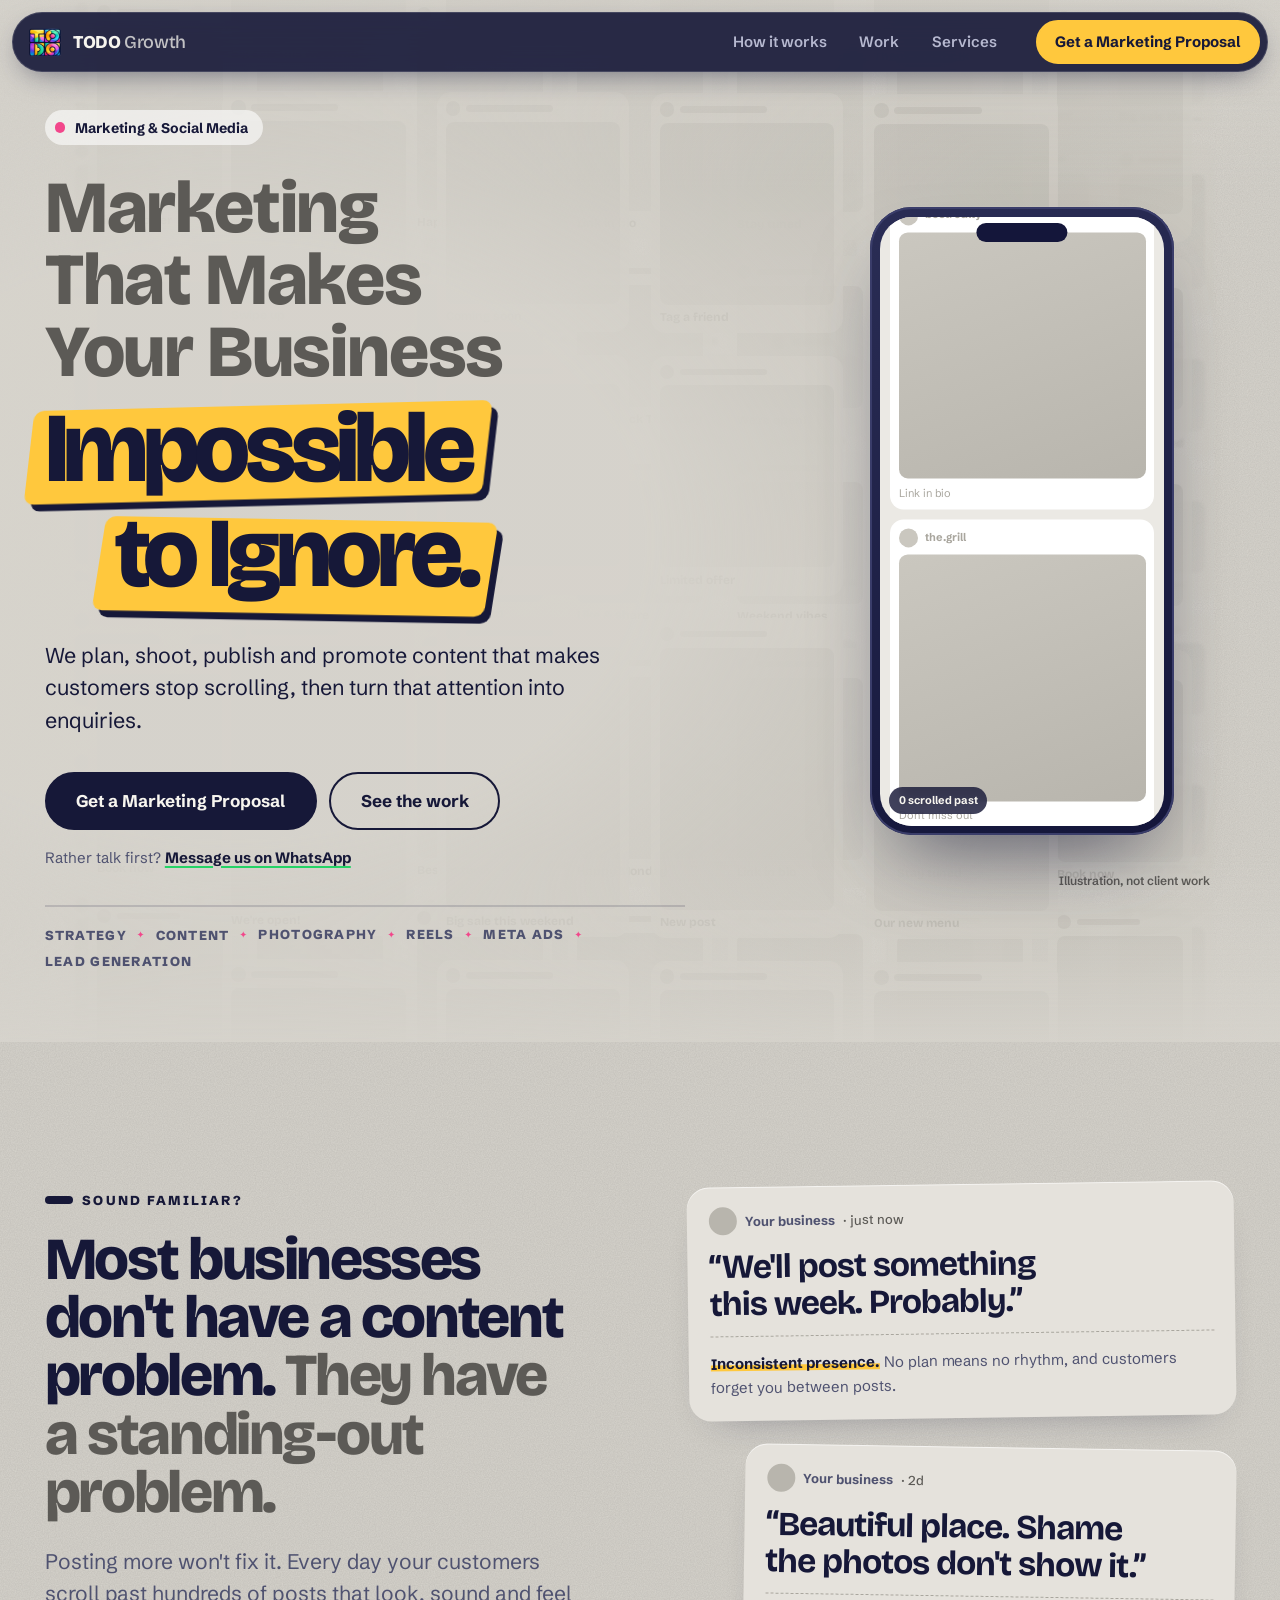
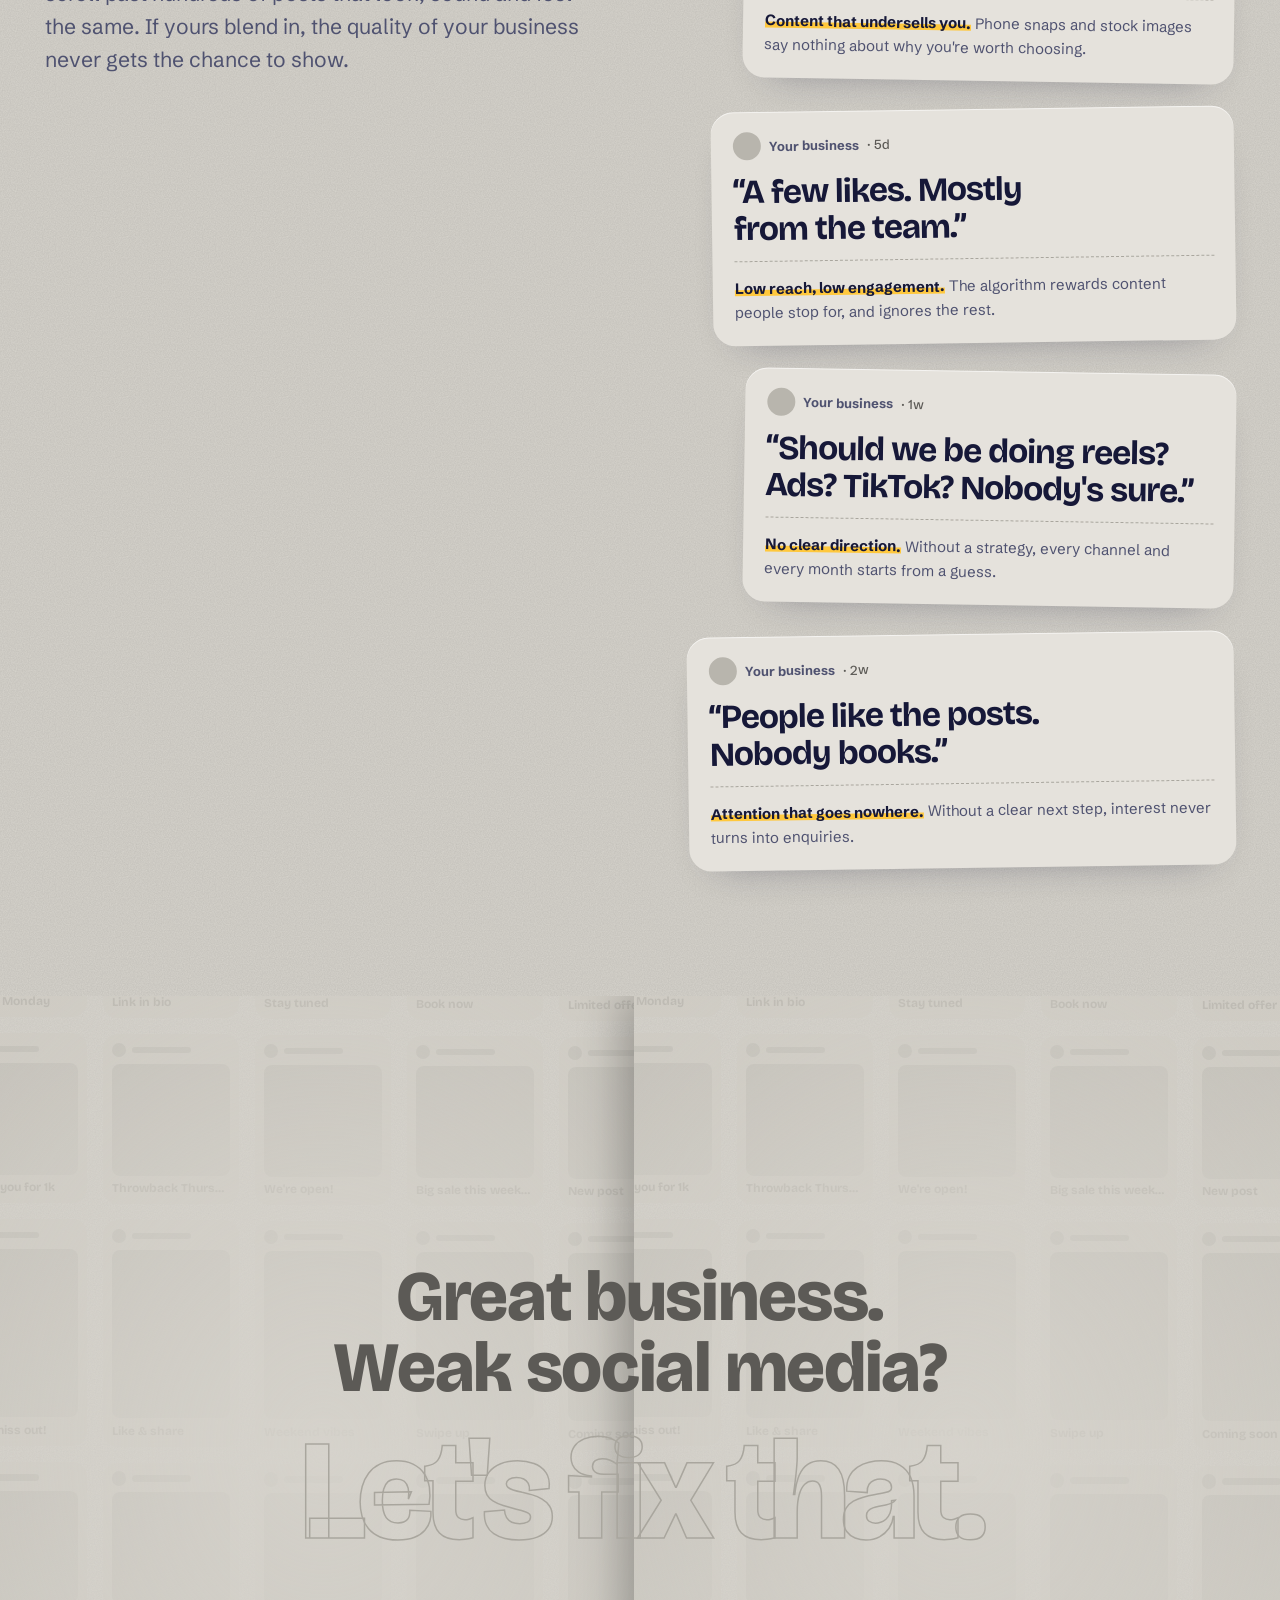
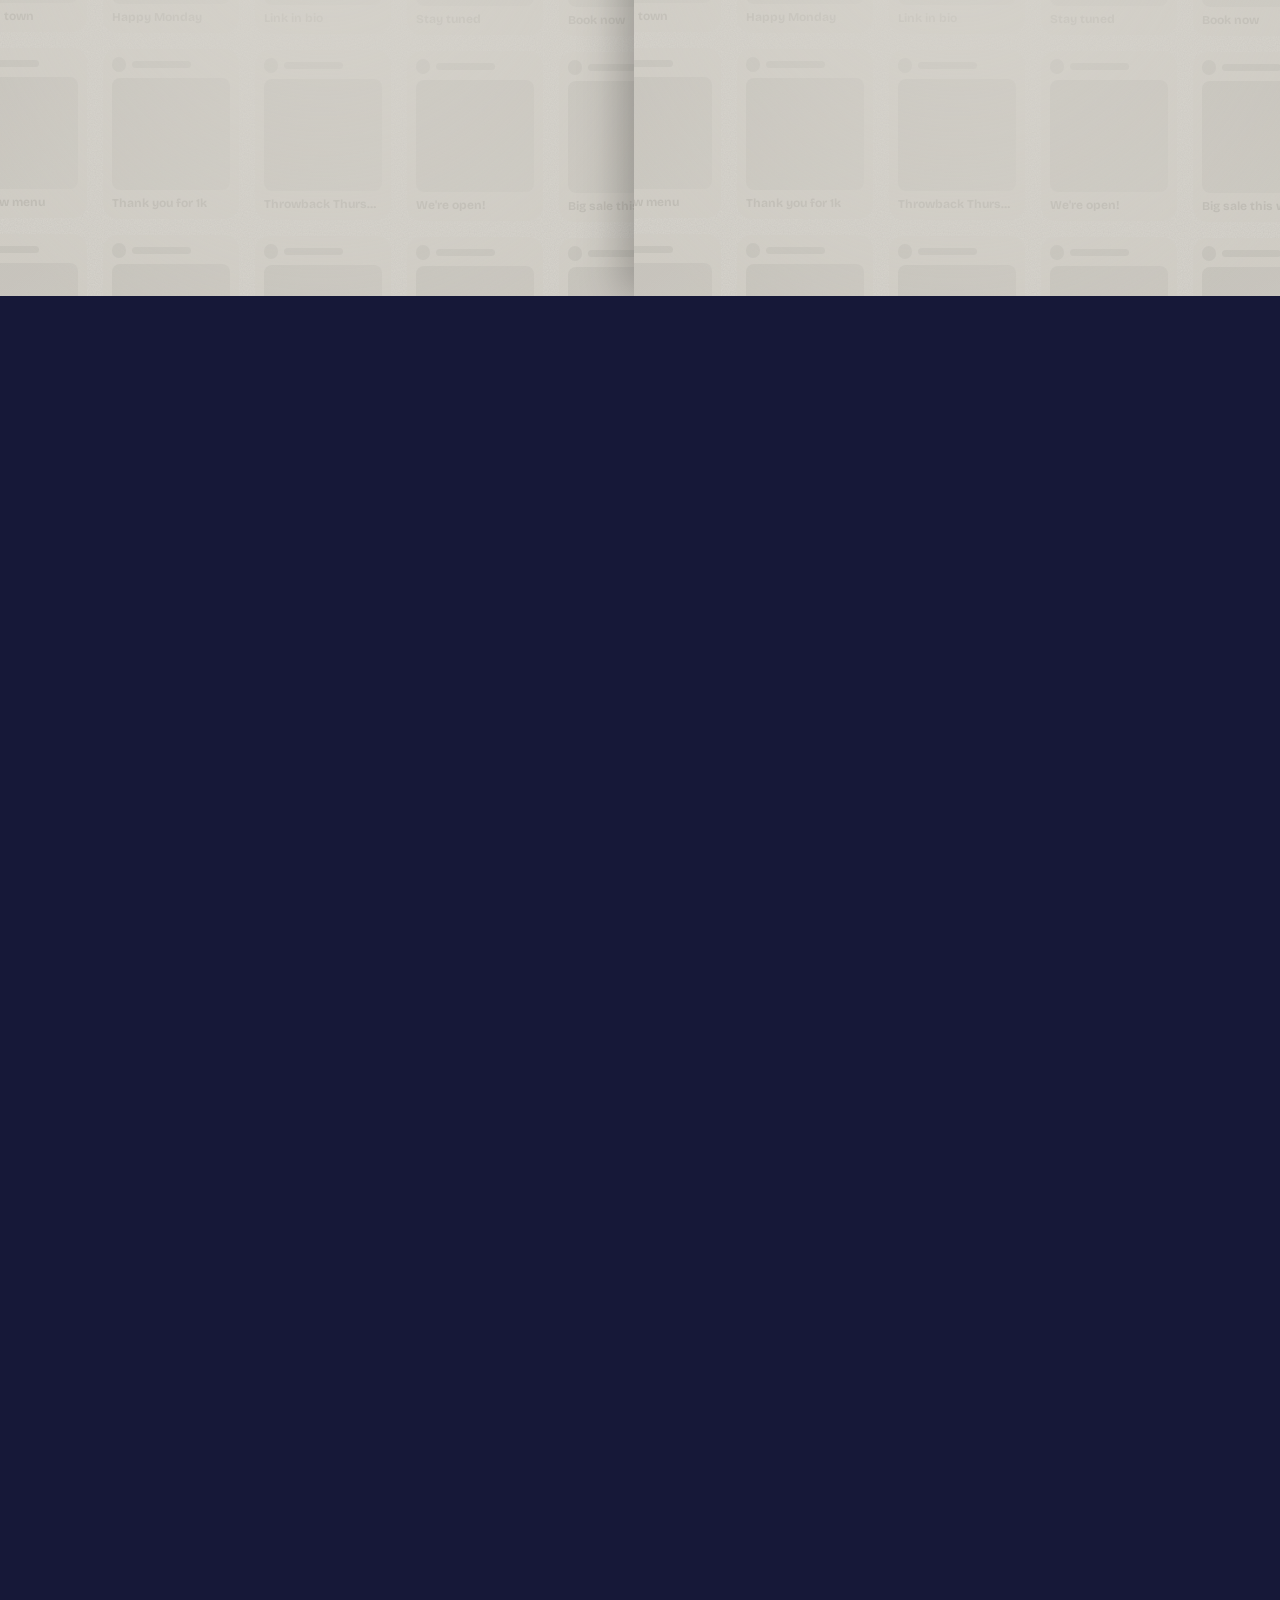
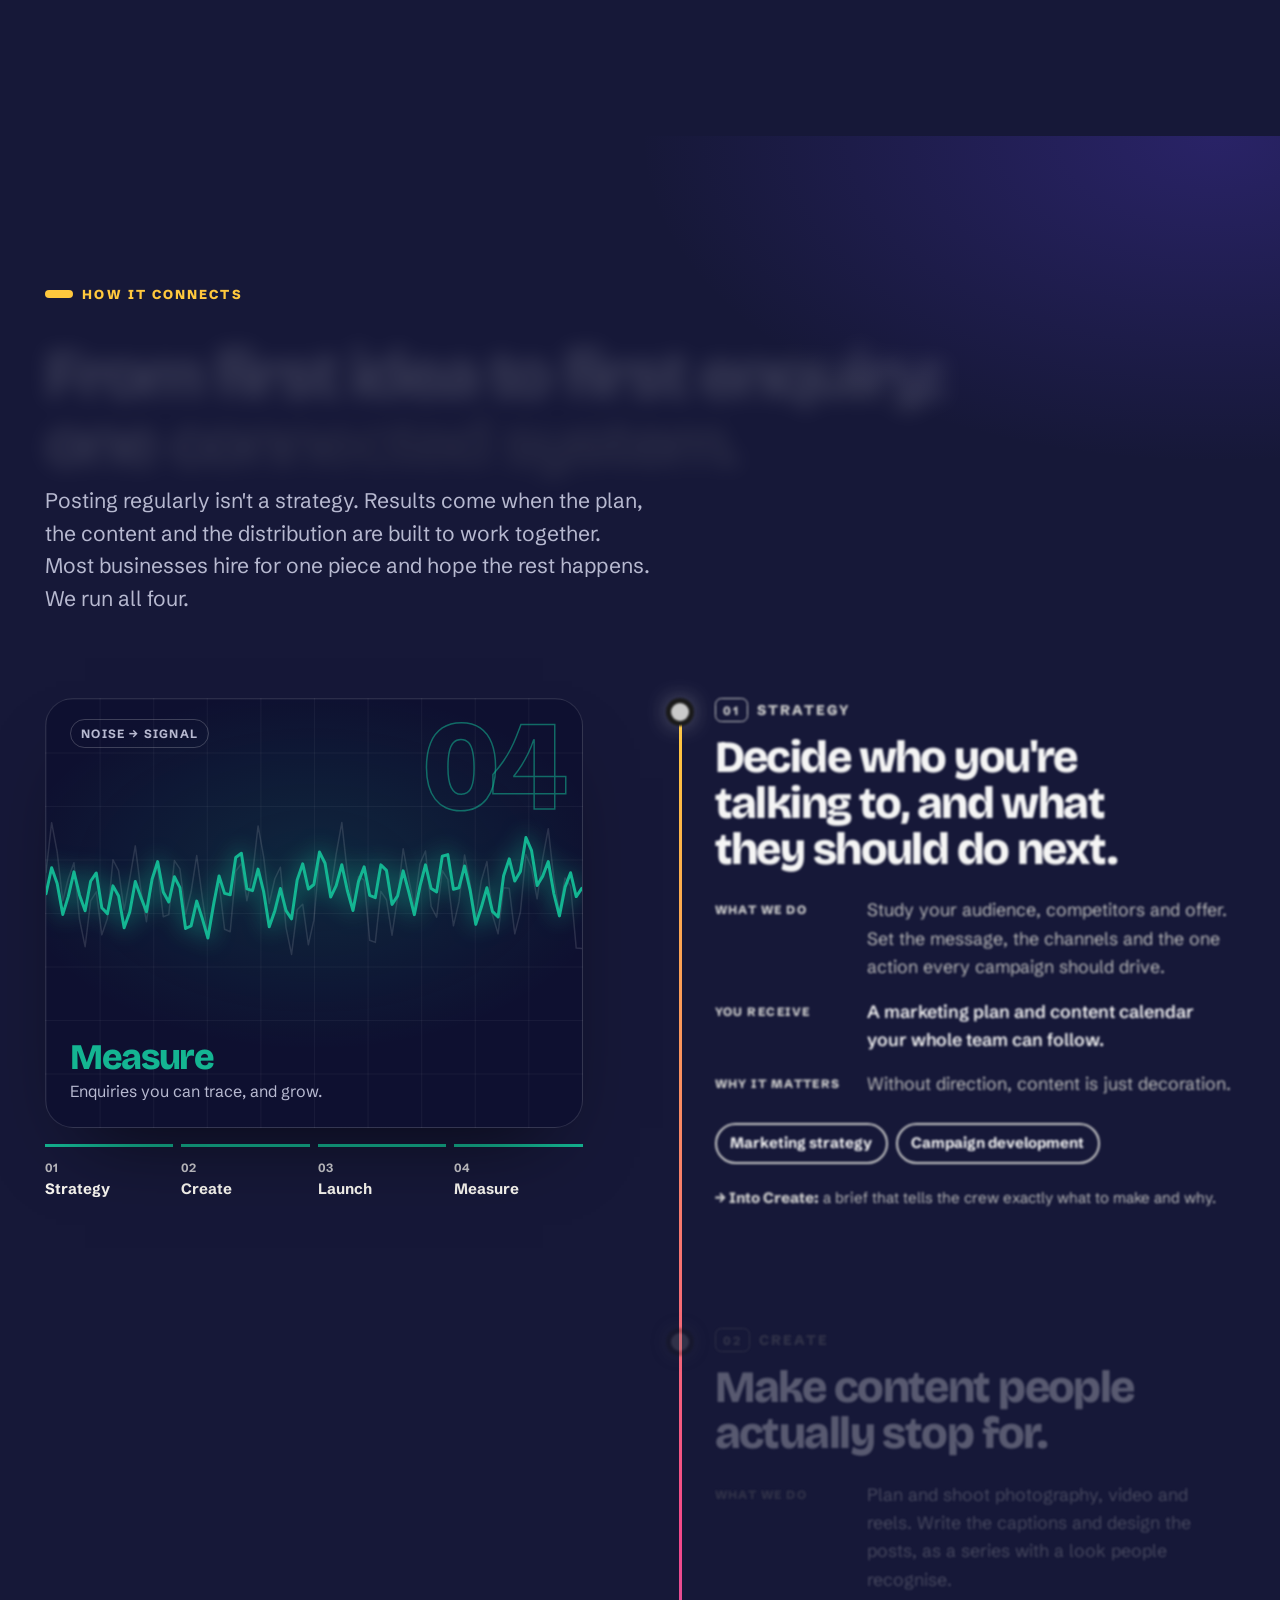
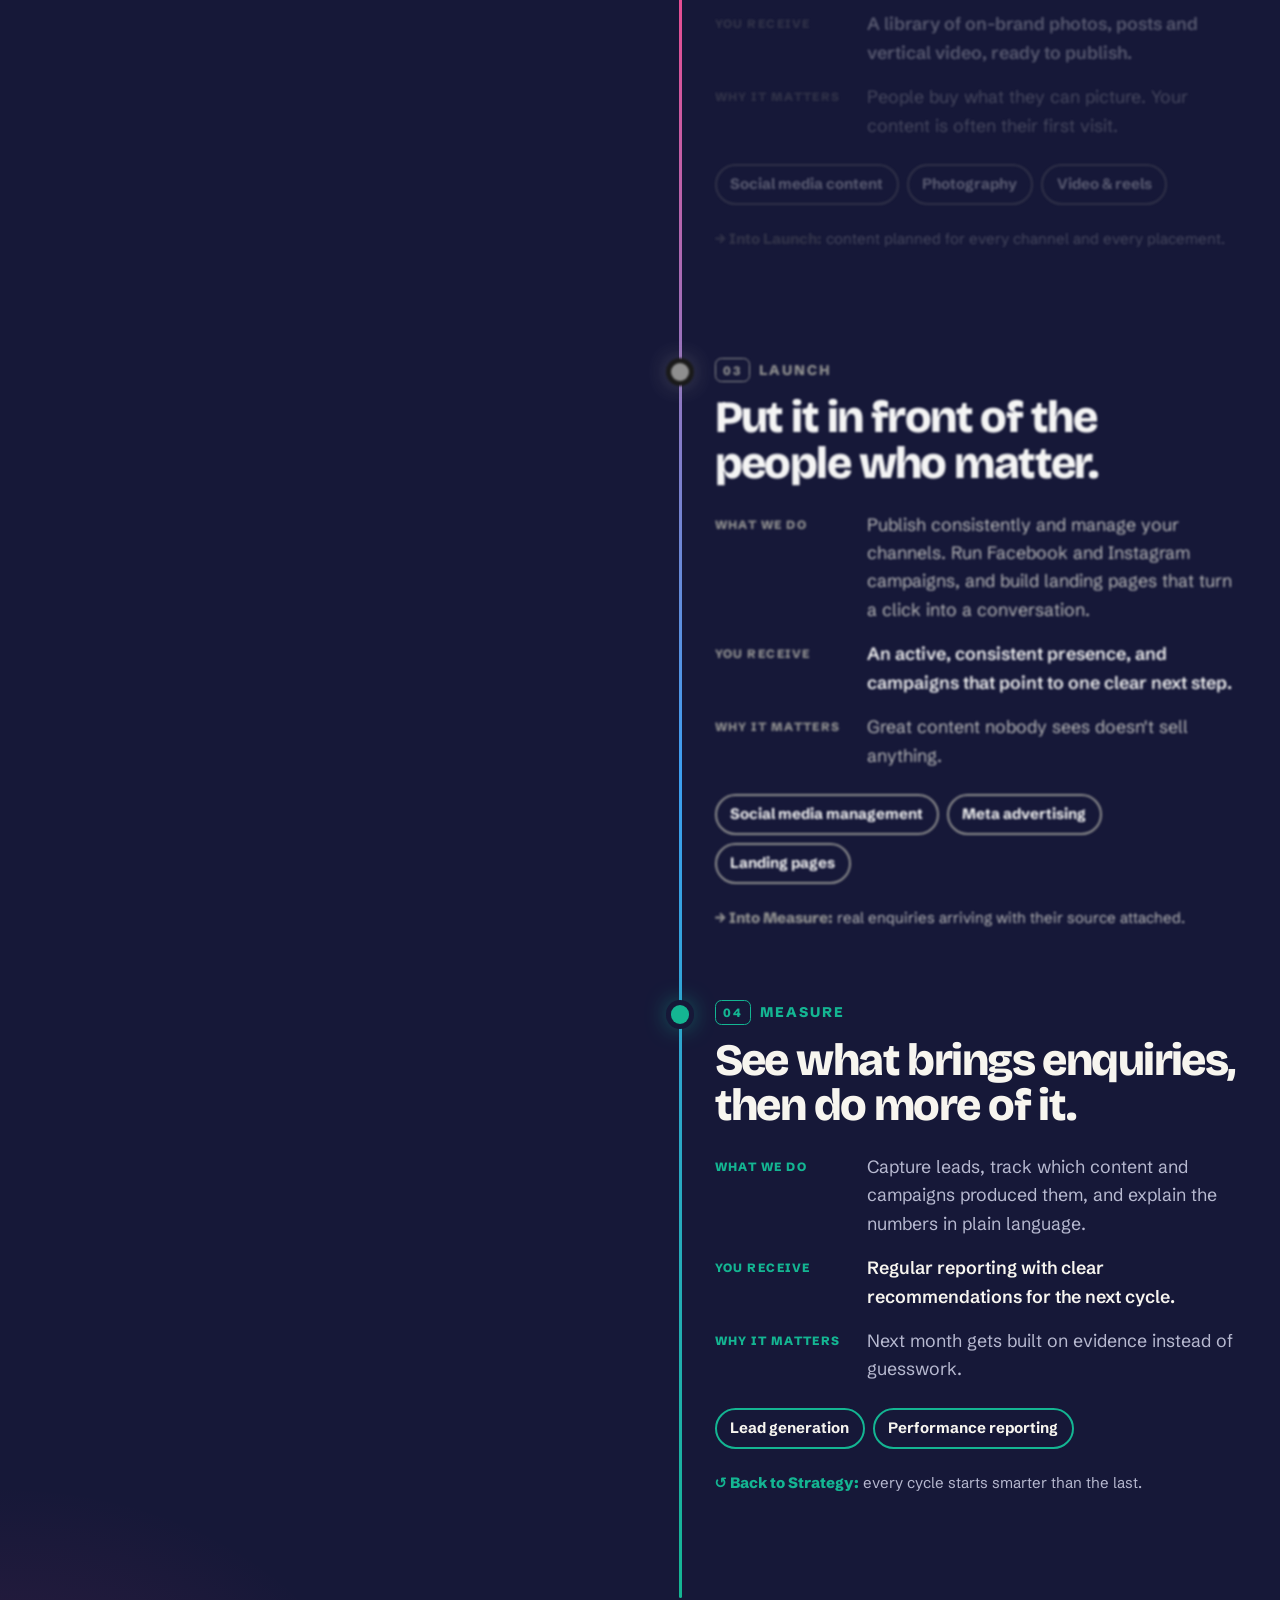
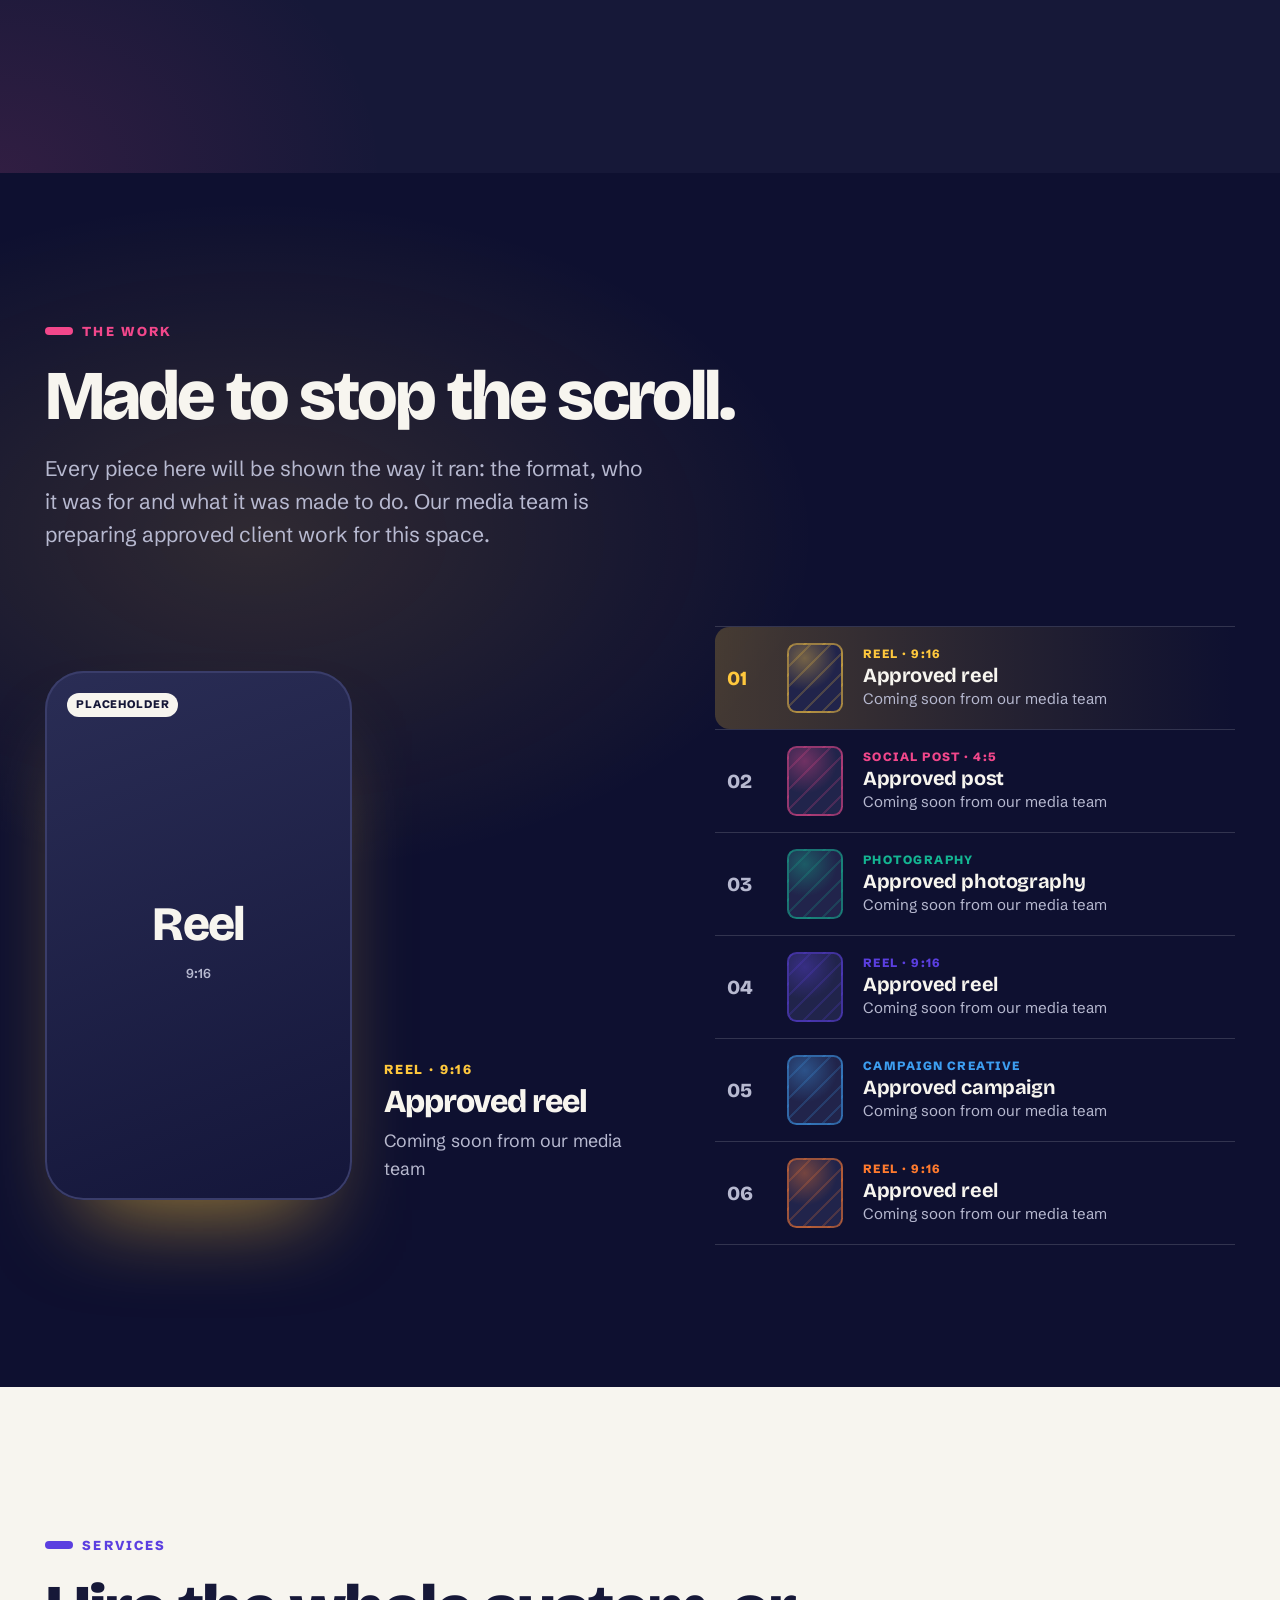
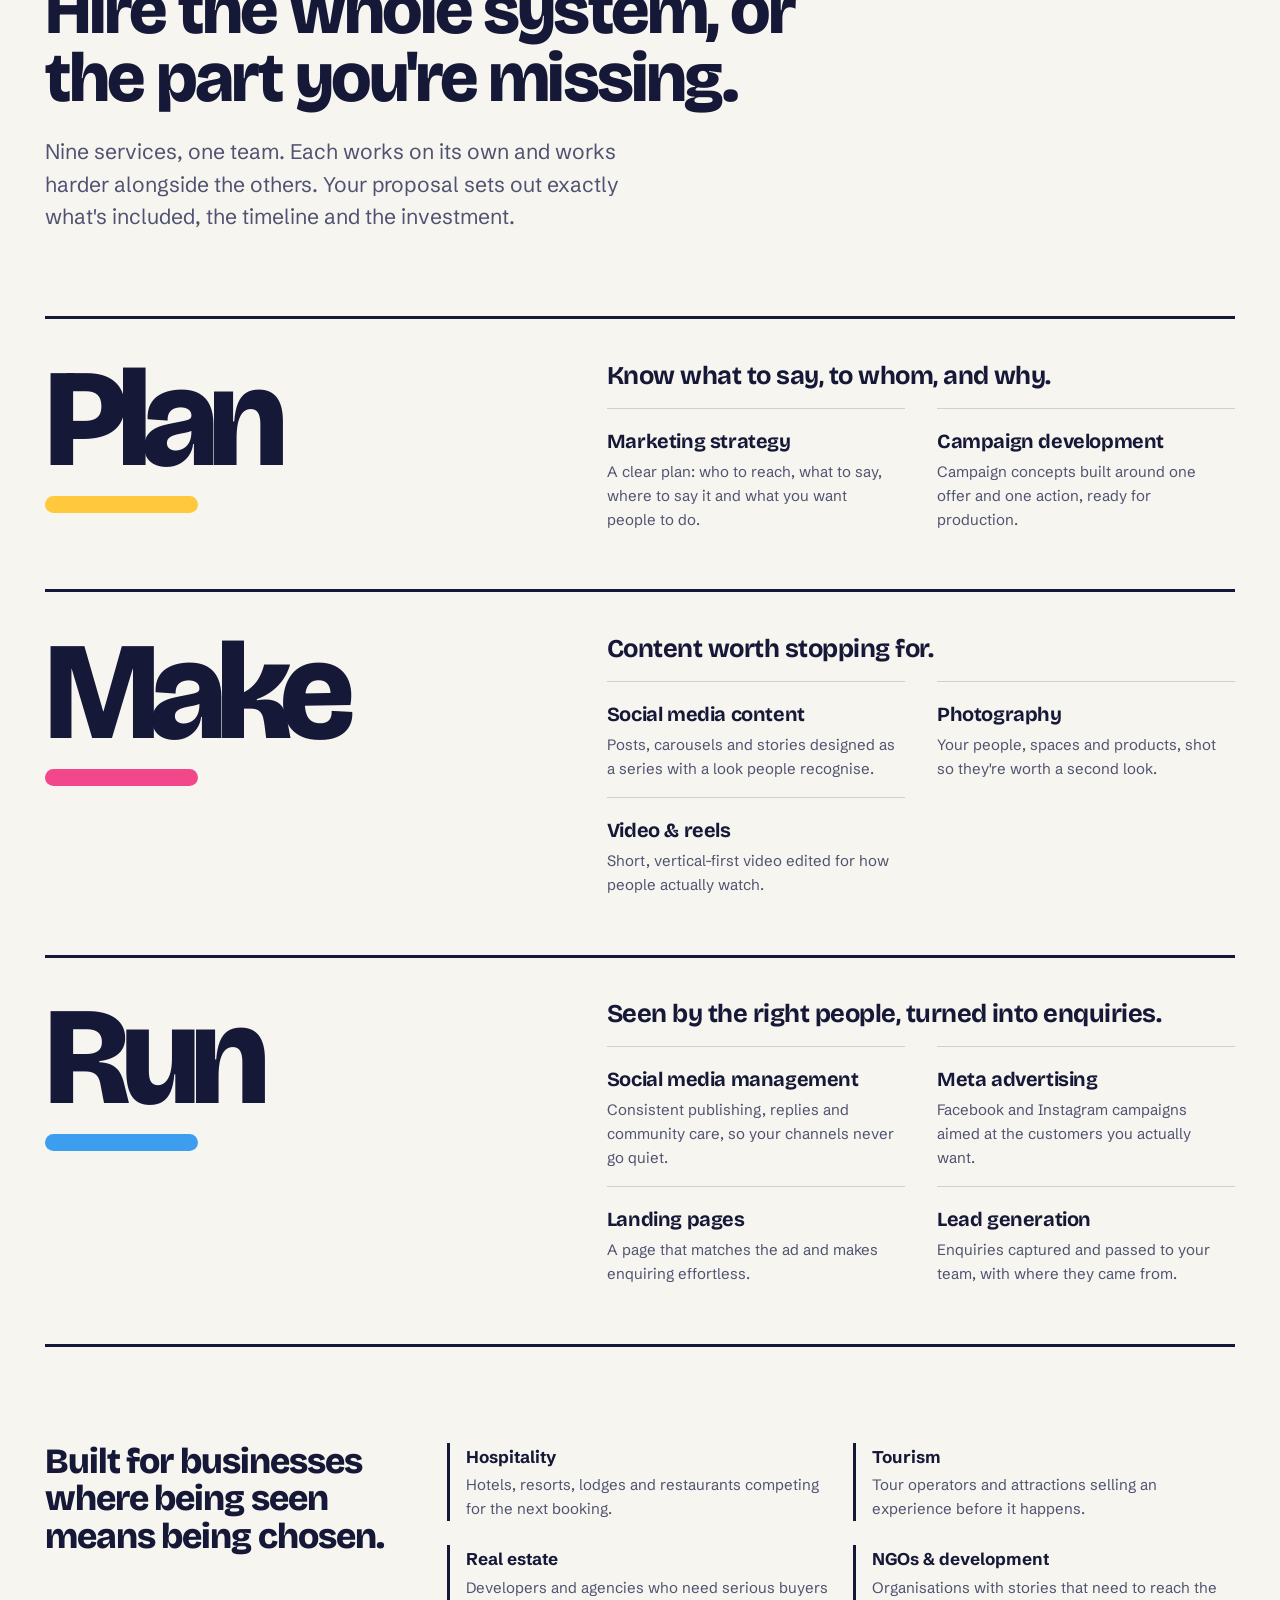
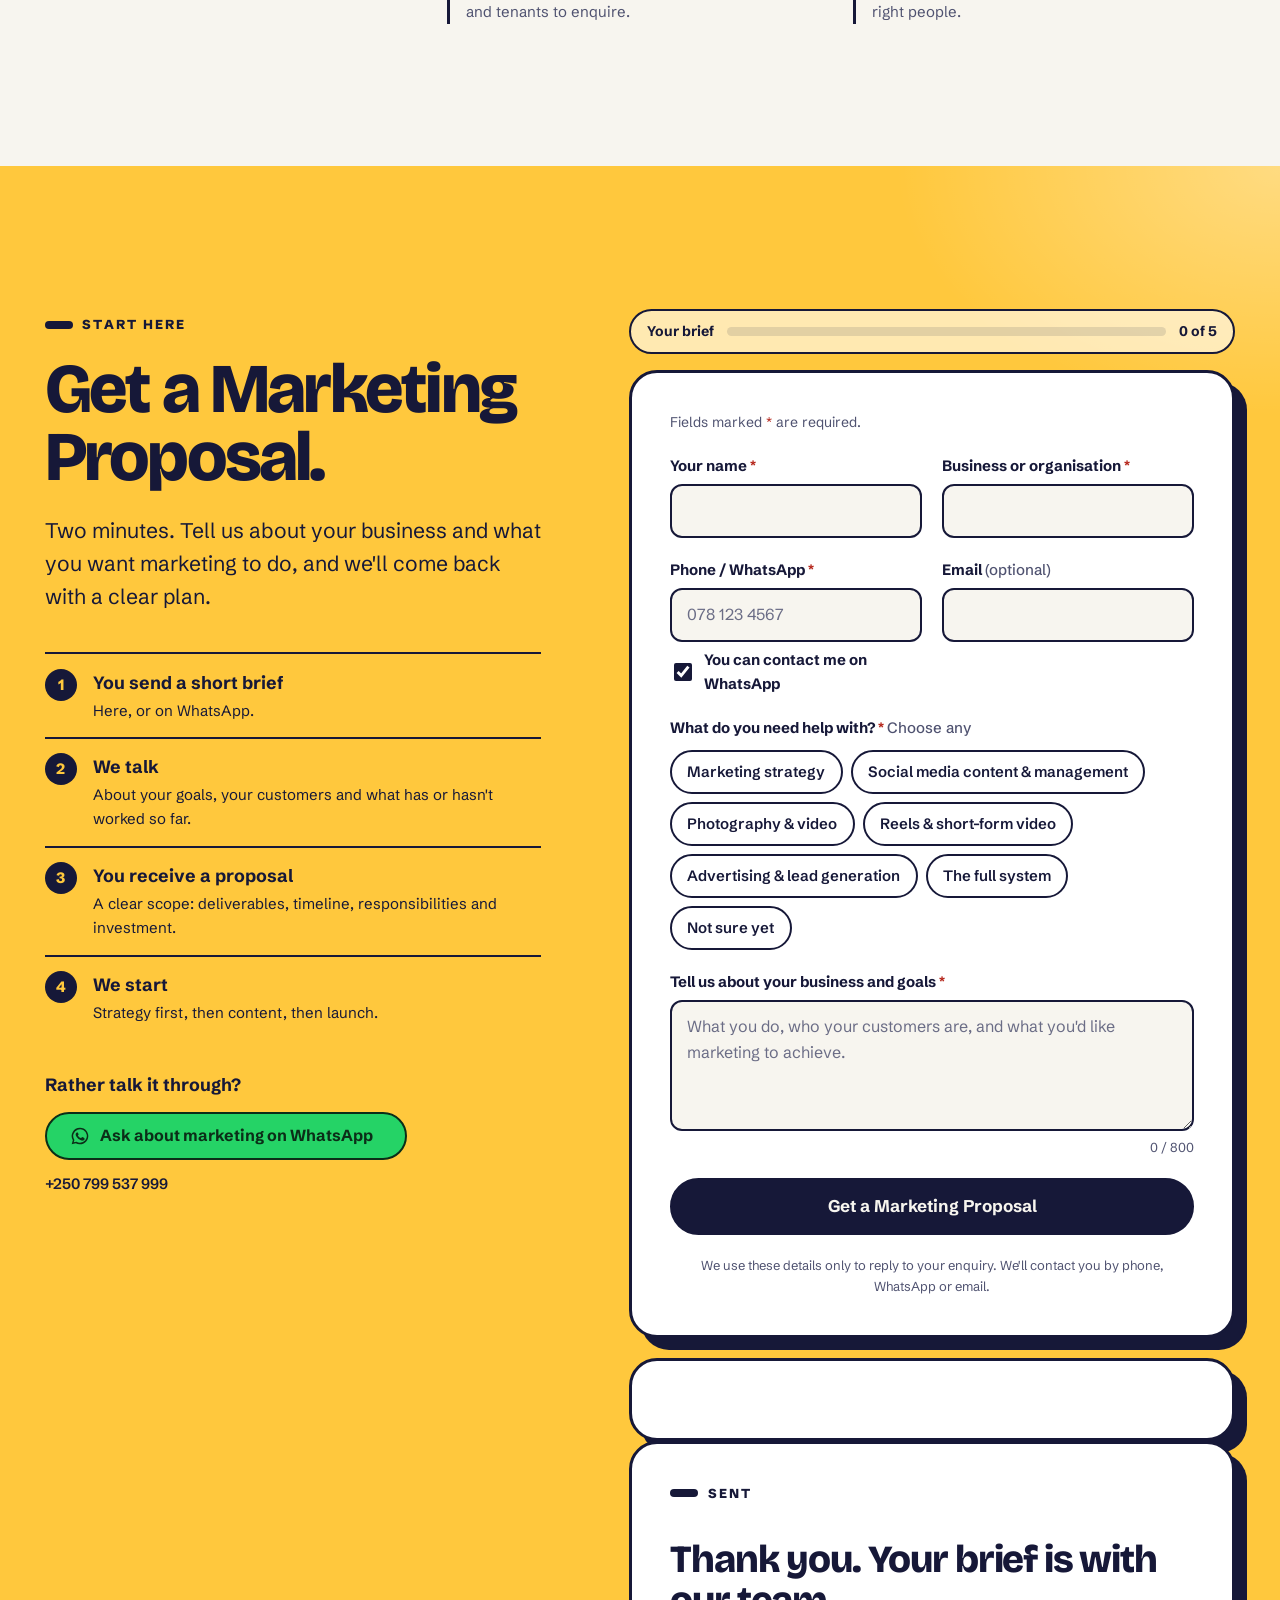
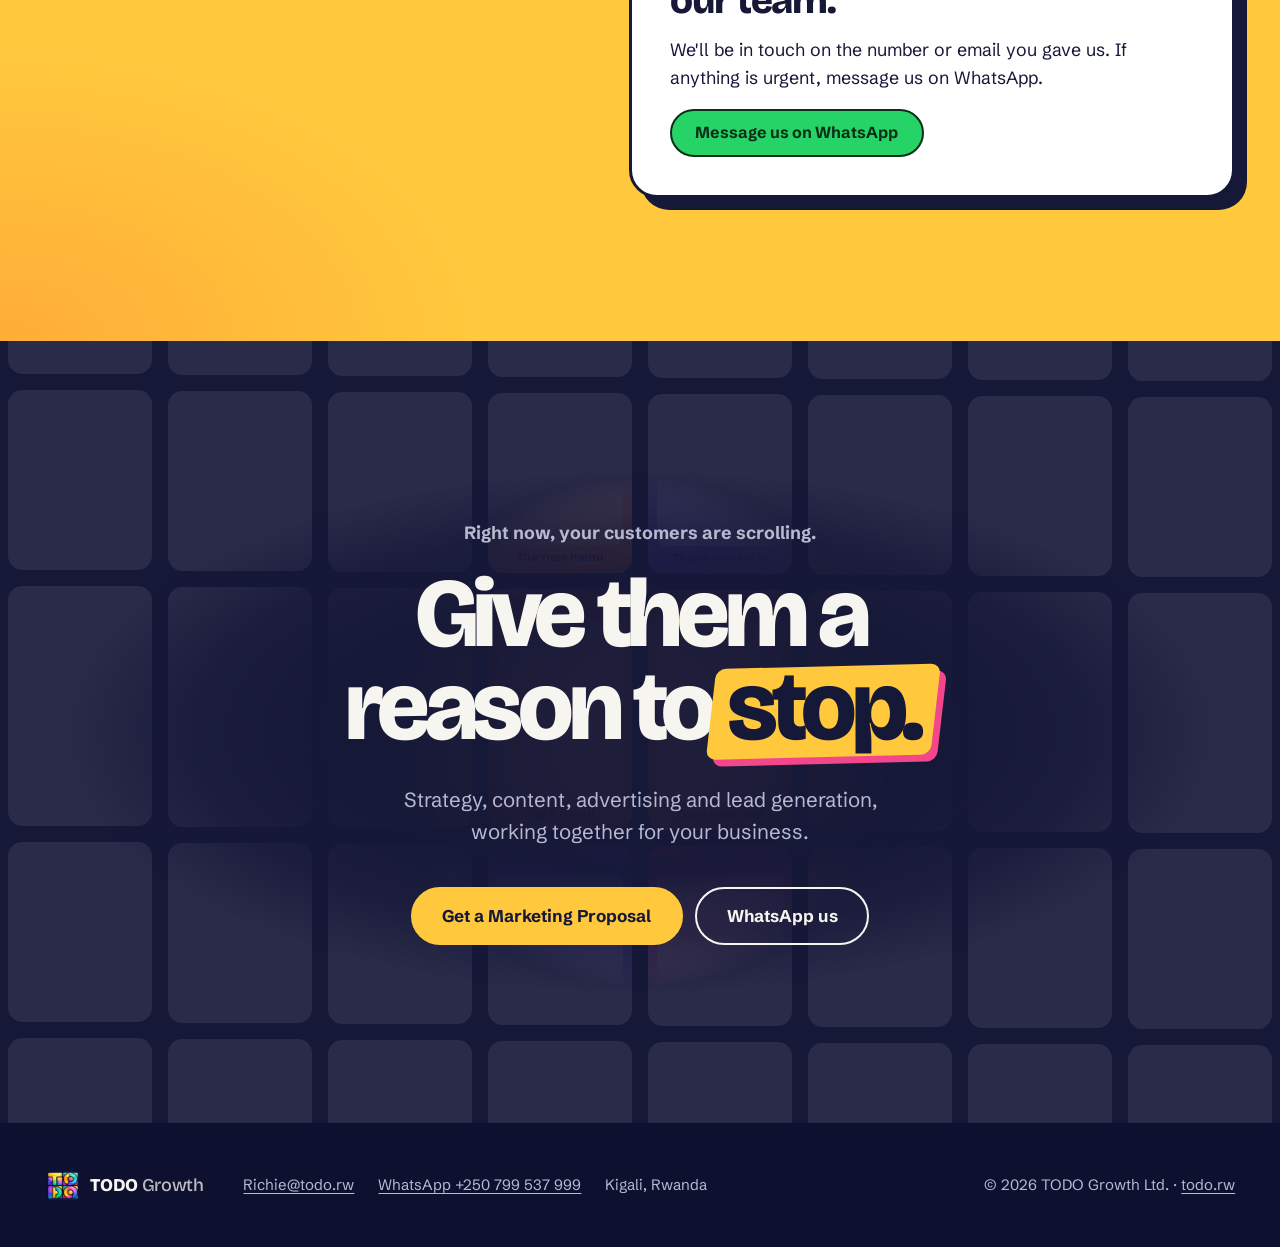
==== commit ef5a09c3: "root changes" ====
--- a/marketing/index.html
+++ b/marketing/index.html
@@ -2,627 +2,16 @@
 <html lang="en-GB">
   <head>
     <meta charset="utf-8" />
-    <meta name="viewport" content="width=device-width, initial-scale=1, viewport-fit=cover" />
-    <title>Marketing &amp; Social Media | TODO Growth, Kigali</title>
-    <meta
-      name="description"
-      content="Strategy, social media content, photography, reels, Meta advertising and lead generation, planned and run as one system. Get a marketing proposal from TODO Growth in Kigali, Rwanda."
-    />
-    <link rel="canonical" href="https://todo.rw/marketing/" />
-    <meta name="theme-color" content="#161838" />
-
-    <meta property="og:type" content="website" />
-    <meta property="og:site_name" content="TODO Growth" />
-    <meta property="og:title" content="Marketing That Makes Your Business Impossible to Ignore" />
-    <meta
-      property="og:description"
-      content="We plan, shoot, publish and promote content that makes people stop scrolling, then turn that attention into enquiries."
-    />
-    <meta property="og:url" content="https://todo.rw/marketing/" />
-    <meta name="twitter:card" content="summary" />
-
-    <link rel="icon" type="image/webp" href="../assets/img/brand/todo-logo-192.webp" />
-    <link rel="preconnect" href="https://fonts.googleapis.com" />
-    <link rel="preconnect" href="https://fonts.gstatic.com" crossorigin />
-    <link
-      rel="stylesheet"
-      href="https://fonts.googleapis.com/css2?family=Bricolage+Grotesque:opsz,wght@12..96,400..800&family=Schibsted+Grotesk:wght@400..700&display=swap"
-    />
-    <link rel="stylesheet" href="../assets/css/marketing.css" />
-    <script type="module" src="../assets/js/main.js"></script>
-
-    <script type="application/ld+json">
-      {
-        "@context": "https://schema.org",
-        "@type": "Service",
-        "name": "Marketing & Social Media",
-        "serviceType": "Marketing strategy, campaign development, social media content and management, photography, video and reels, Meta advertising, landing pages and lead generation",
-        "areaServed": "Rwanda",
-        "provider": {
-          "@type": "Organization",
-          "name": "TODO Growth",
-          "url": "https://todo.rw/",
-          "email": "Richie@todo.rw",
-          "telephone": "+250799537999",
-          "address": { "@type": "PostalAddress", "addressLocality": "Kigali", "addressCountry": "RW" }
-        },
-        "url": "https://todo.rw/marketing/"
-      }
+    <title>TODO Growth: Marketing &amp; Social Media</title>
+    <meta name="robots" content="noindex" />
+    <link rel="canonical" href="https://marketing.todo.rw/" />
+    <script>
+      // Old address. The page now lives at the site root; keep UTM parameters and hash.
+      location.replace("../" + location.search + location.hash);
     </script>
+    <meta http-equiv="refresh" content="0; url=../" />
   </head>
-
   <body>
-    <a class="skip" href="#main">Skip to content</a>
-
-    <header class="masthead" data-masthead>
-      <a class="brand" href="https://todo.rw/" aria-label="TODO Growth home">
-        <img src="../assets/img/brand/todo-logo-192.webp" width="40" height="40" alt="" />
-        <span class="brand-word">TODO <span>Growth</span></span>
-      </a>
-      <nav class="masthead-nav" aria-label="Page sections">
-        <a href="#system">How it works</a>
-        <a href="#work">Work</a>
-        <a href="#included">Services</a>
-      </nav>
-      <a class="btn btn-sun btn-sm masthead-cta" href="#proposal" data-magnetic>Get a Marketing Proposal</a>
-      <span class="masthead-progress" data-progress aria-hidden="true"></span>
-    </header>
-
-    <main id="main">
-      <!-- ══ 01 HERO ════════════════════════════════════════════════════════
-           The feed of sameness, and the one post that stops it. -->
-      <section class="hero" aria-labelledby="hero-title" data-hero>
-        <div class="hero-noise" data-noise aria-hidden="true"></div>
-        <div class="hero-vignette" aria-hidden="true"></div>
-
-        <div class="hero-inner">
-          <div class="hero-copy">
-            <p class="kicker"><span class="kicker-dot" aria-hidden="true"></span>Marketing &amp; Social Media</p>
-
-            <h1 id="hero-title" class="hero-title">
-              <span class="h1-quiet" data-words>Marketing That Makes Your Business</span>
-              <span class="h1-loud"><span class="slab slab-a">Impossible</span> <span class="slab slab-b">to&nbsp;Ignore.</span></span>
-            </h1>
-
-            <p class="hero-lead">
-              We plan, shoot, publish and promote content that makes customers stop scrolling, then turn that
-              attention into enquiries.
-            </p>
-
-            <div class="hero-actions">
-              <a class="btn btn-ink btn-lg" href="#proposal" data-magnetic>Get a Marketing Proposal</a>
-              <a class="btn btn-line btn-lg" href="#work">See the work</a>
-            </div>
-            <p class="hero-alt">
-              Rather talk first?
-              <a class="wa-inline" data-wa href="https://wa.me/250799537999" rel="noopener" target="_blank"
-                >Message us on WhatsApp<span class="sr-only"> (opens WhatsApp)</span></a
-              >
-            </p>
-
-            <ul class="offer-line" aria-label="What we do">
-              <li>Strategy</li>
-              <li>Content</li>
-              <li>Photography</li>
-              <li>Reels</li>
-              <li>Meta ads</li>
-              <li>Lead generation</li>
-            </ul>
-          </div>
-
-          <figure class="hero-stage" data-stage aria-label="Illustration: a social feed of near-identical posts, stopping on the one that stands out">
-            <div class="stage-tilt" data-tilt>
-              <div class="phone" aria-hidden="true">
-                <div class="phone-notch"></div>
-                <div class="phone-screen">
-                  <div class="phone-feed" data-feed></div>
-                  <div class="phone-hud">
-                    <span class="hud-pill"><b data-scrolled>0</b> scrolled past</span>
-                    <span class="hud-pill hud-stop" data-stopped>Stopped</span>
-                  </div>
-                </div>
-              </div>
-              <div class="breakout" data-breakout aria-hidden="true">
-                <div class="breakout-card">
-                  <span class="bc-sticker">Stop.</span>
-                  <span class="bc-big">This one<br />is different.</span>
-                  <span class="bc-foot"><i></i>Made to be noticed</span>
-                </div>
-              </div>
-            </div>
-            <figcaption class="stage-note">Illustration, not client work</figcaption>
-          </figure>
-        </div>
-      </section>
-
-      <!-- ══ 02 SOUND FAMILIAR? ═════════════════════════════════════════════ -->
-      <section class="familiar" id="familiar" aria-labelledby="familiar-title">
-        <div class="wrap familiar-grid">
-          <div class="familiar-head">
-            <p class="label">Sound familiar?</p>
-            <h2 id="familiar-title" class="h-display h-md" data-tune>
-              Most businesses don't have a content problem. <span class="muted-ink">They have a standing&#8209;out problem.</span>
-            </h2>
-            <p class="sec-lead">
-              Posting more won't fix it. Every day your customers scroll past hundreds of posts that look, sound and
-              feel the same. If yours blend in, the quality of your business never gets the chance to show.
-            </p>
-          </div>
-
-          <ol class="confessions" aria-label="Five signs your marketing is blending in">
-            <li class="confession" data-tune>
-              <div class="cf-head" aria-hidden="true"><i></i><span>Your business</span><em>· just now</em></div>
-              <p class="cf-quote">“We'll post something this week. Probably.”</p>
-              <p class="cf-tag"><strong>Inconsistent presence.</strong> No plan means no rhythm, and customers forget you between posts.</p>
-            </li>
-            <li class="confession" data-tune>
-              <div class="cf-head" aria-hidden="true"><i></i><span>Your business</span><em>· 2d</em></div>
-              <p class="cf-quote">“Beautiful place. Shame the photos don't show it.”</p>
-              <p class="cf-tag"><strong>Content that undersells you.</strong> Phone snaps and stock images say nothing about why you're worth choosing.</p>
-            </li>
-            <li class="confession" data-tune>
-              <div class="cf-head" aria-hidden="true"><i></i><span>Your business</span><em>· 5d</em></div>
-              <p class="cf-quote">“A few likes. Mostly from the team.”</p>
-              <p class="cf-tag"><strong>Low reach, low engagement.</strong> The algorithm rewards content people stop for, and ignores the rest.</p>
-            </li>
-            <li class="confession" data-tune>
-              <div class="cf-head" aria-hidden="true"><i></i><span>Your business</span><em>· 1w</em></div>
-              <p class="cf-quote">“Should we be doing reels? Ads? TikTok? Nobody's sure.”</p>
-              <p class="cf-tag"><strong>No clear direction.</strong> Without a strategy, every channel and every month starts from a guess.</p>
-            </li>
-            <li class="confession" data-tune>
-              <div class="cf-head" aria-hidden="true"><i></i><span>Your business</span><em>· 2w</em></div>
-              <p class="cf-quote">“People like the posts. Nobody books.”</p>
-              <p class="cf-tag"><strong>Attention that goes nowhere.</strong> Without a clear next step, interest never turns into enquiries.</p>
-            </li>
-          </ol>
-        </div>
-      </section>
-
-      <!-- ══ 03 THE SHIFT ═══════════════════════════════════════════════════
-           Scroll-driven: the grey feed splits open and the colour world floods in. -->
-      <section class="shift" data-shift aria-labelledby="shift-title">
-        <div class="shift-stage">
-          <div class="shift-world" aria-hidden="true">
-            <span class="blob blob-a"></span><span class="blob blob-b"></span><span class="blob blob-c"></span>
-          </div>
-          <div class="shift-doors" aria-hidden="true">
-            <div class="door door-l" data-noise data-noise-cols="5"></div>
-            <div class="door door-r" data-noise data-noise-cols="5"></div>
-          </div>
-          <div class="shift-copy">
-            <h2 id="shift-title" class="shift-title">
-              <span class="st-1">Great business.</span>
-              <span class="st-2">Weak social media?</span>
-              <span class="st-3"><span class="st-3-ghost" aria-hidden="true">Let's fix that.</span><span class="st-3-ink">Let's fix that.</span></span>
-            </h2>
-            <p class="shift-sub">Welcome to the other side of the feed.</p>
-          </div>
-        </div>
-      </section>
-
-      <!-- ══ 04 THE SYSTEM ══════════════════════════════════════════════════ -->
-      <section class="system" id="system" aria-labelledby="system-title">
-        <div class="wrap">
-          <header class="sys-head">
-            <p class="label label-sun">How it connects</p>
-            <h2 id="system-title" class="h-display" data-tune>
-              From first idea to first enquiry: <span class="grad-word">one connected system.</span>
-            </h2>
-            <p class="sec-lead">
-              Posting regularly isn't a strategy. Results come when the plan, the content and the distribution are
-              built to work together. Most businesses hire for one piece and hope the rest happens. We run all four.
-            </p>
-          </header>
-
-          <div class="system-body">
-            <div class="scope" data-signal aria-hidden="true">
-              <div class="scope-screen">
-                <span class="scope-num" data-signal-num>01</span>
-                <svg class="scope-wave" viewBox="0 0 600 200" preserveAspectRatio="none">
-                  <path class="wave-ghost" data-wave-ghost d="M0 100 L600 100" />
-                  <path class="wave-live" data-wave d="M0 100 L600 100" />
-                </svg>
-                <div class="scope-readout">
-                  <span class="sr-stage" data-signal-label>Strategy</span>
-                  <span class="sr-caption" data-signal-caption>Direction before decoration.</span>
-                </div>
-                <span class="scope-tag">Noise → signal</span>
-              </div>
-              <ol class="scope-steps">
-                <li data-step-dot="0"><span>01</span>Strategy</li>
-                <li data-step-dot="1"><span>02</span>Create</li>
-                <li data-step-dot="2"><span>03</span>Launch</li>
-                <li data-step-dot="3"><span>04</span>Measure</li>
-              </ol>
-            </div>
-
-            <ol class="stages">
-              <li class="stage" data-stage-i="0" style="--c: var(--sun)">
-                <p class="stage-k"><span>01</span> Strategy</p>
-                <h3>Decide who you're talking to, and what they should do next.</h3>
-                <dl class="stage-dl">
-                  <div><dt>What we do</dt><dd>Study your audience, competitors and offer. Set the message, the channels and the one action every campaign should drive.</dd></div>
-                  <div><dt>You receive</dt><dd>A marketing plan and content calendar your whole team can follow.</dd></div>
-                  <div><dt>Why it matters</dt><dd>Without direction, content is just decoration.</dd></div>
-                </dl>
-                <ul class="stage-tags" aria-label="Services in this stage"><li>Marketing strategy</li><li>Campaign development</li></ul>
-                <p class="stage-hand"><span>→ Into Create:</span> a brief that tells the crew exactly what to make and why.</p>
-              </li>
-              <li class="stage" data-stage-i="1" style="--c: var(--pink)">
-                <p class="stage-k"><span>02</span> Create</p>
-                <h3>Make content people actually stop for.</h3>
-                <dl class="stage-dl">
-                  <div><dt>What we do</dt><dd>Plan and shoot photography, video and reels. Write the captions and design the posts, as a series with a look people recognise.</dd></div>
-                  <div><dt>You receive</dt><dd>A library of on-brand photos, posts and vertical video, ready to publish.</dd></div>
-                  <div><dt>Why it matters</dt><dd>People buy what they can picture. Your content is often their first visit.</dd></div>
-                </dl>
-                <ul class="stage-tags" aria-label="Services in this stage"><li>Social media content</li><li>Photography</li><li>Video &amp; reels</li></ul>
-                <p class="stage-hand"><span>→ Into Launch:</span> content planned for every channel and every placement.</p>
-              </li>
-              <li class="stage" data-stage-i="2" style="--c: var(--sky)">
-                <p class="stage-k"><span>03</span> Launch</p>
-                <h3>Put it in front of the people who matter.</h3>
-                <dl class="stage-dl">
-                  <div><dt>What we do</dt><dd>Publish consistently and manage your channels. Run Facebook and Instagram campaigns, and build landing pages that turn a click into a conversation.</dd></div>
-                  <div><dt>You receive</dt><dd>An active, consistent presence, and campaigns that point to one clear next step.</dd></div>
-                  <div><dt>Why it matters</dt><dd>Great content nobody sees doesn't sell anything.</dd></div>
-                </dl>
-                <ul class="stage-tags" aria-label="Services in this stage"><li>Social media management</li><li>Meta advertising</li><li>Landing pages</li></ul>
-                <p class="stage-hand"><span>→ Into Measure:</span> real enquiries arriving with their source attached.</p>
-              </li>
-              <li class="stage" data-stage-i="3" style="--c: var(--teal)">
-                <p class="stage-k"><span>04</span> Measure</p>
-                <h3>See what brings enquiries, then do more of it.</h3>
-                <dl class="stage-dl">
-                  <div><dt>What we do</dt><dd>Capture leads, track which content and campaigns produced them, and explain the numbers in plain language.</dd></div>
-                  <div><dt>You receive</dt><dd>Regular reporting with clear recommendations for the next cycle.</dd></div>
-                  <div><dt>Why it matters</dt><dd>Next month gets built on evidence instead of guesswork.</dd></div>
-                </dl>
-                <ul class="stage-tags" aria-label="Services in this stage"><li>Lead generation</li><li>Performance reporting</li></ul>
-                <p class="stage-hand"><span>↺ Back to Strategy:</span> every cycle starts smarter than the last.</p>
-              </li>
-            </ol>
-          </div>
-        </div>
-      </section>
-
-      <!-- ══ 05 THE SCREENING ROOM: approved work (placeholders until supplied) -->
-      <section class="work" id="work" aria-labelledby="work-title">
-        <div class="wrap">
-          <header class="work-head">
-            <p class="label label-pink">The work</p>
-            <h2 id="work-title" class="h-display" data-tune>Made to stop the scroll.</h2>
-            <p class="sec-lead" data-work-lead>
-              Every piece here will be shown the way it ran: the format, who it was for and what it was made to do. Our
-              media team is preparing approved client work for this space.
-            </p>
-          </header>
-
-          <div class="screening" data-screening>
-            <div class="screen-stage" data-screen-stage aria-live="polite">
-              <div class="screen-frame" data-screen-frame></div>
-              <div class="screen-cap">
-                <p class="screen-kind" data-screen-kind>Reel</p>
-                <p class="screen-title" data-screen-title>Approved reel</p>
-                <p class="screen-what" data-screen-what>Coming soon from our media team</p>
-              </div>
-            </div>
-
-            <div class="story-bars" data-story-bars aria-hidden="true"></div>
-            <div class="work-rail" data-work-rail>
-              <ul class="work-list" data-work-wall aria-label="Work samples">
-                <li class="slot" data-kind="reel" style="--c: var(--sun)">
-                  <button class="slot-btn" type="button" aria-pressed="true">
-                    <span class="slot-n">01</span>
-                    <span class="slot-media"><span class="ph-badge">Placeholder</span><span class="ph-kind">Reel</span><span class="ph-ratio">9:16</span></span>
-                    <span class="slot-cap"><span class="slot-kind">Reel · 9:16</span><span class="slot-client">Approved reel</span><span class="slot-what">Coming soon from our media team</span></span>
-                  </button>
-                </li>
-                <li class="slot" data-kind="post" style="--c: var(--pink)">
-                  <button class="slot-btn" type="button" aria-pressed="false">
-                    <span class="slot-n">02</span>
-                    <span class="slot-media"><span class="ph-badge">Placeholder</span><span class="ph-kind">Post</span><span class="ph-ratio">4:5</span></span>
-                    <span class="slot-cap"><span class="slot-kind">Social post · 4:5</span><span class="slot-client">Approved post</span><span class="slot-what">Coming soon from our media team</span></span>
-                  </button>
-                </li>
-                <li class="slot" data-kind="photo" style="--c: var(--teal)">
-                  <button class="slot-btn" type="button" aria-pressed="false">
-                    <span class="slot-n">03</span>
-                    <span class="slot-media"><span class="ph-badge">Placeholder</span><span class="ph-kind">Photography</span><span class="ph-ratio">4:5</span></span>
-                    <span class="slot-cap"><span class="slot-kind">Photography</span><span class="slot-client">Approved photography</span><span class="slot-what">Coming soon from our media team</span></span>
-                  </button>
-                </li>
-                <li class="slot" data-kind="reel" style="--c: var(--violet)">
-                  <button class="slot-btn" type="button" aria-pressed="false">
-                    <span class="slot-n">04</span>
-                    <span class="slot-media"><span class="ph-badge">Placeholder</span><span class="ph-kind">Reel</span><span class="ph-ratio">9:16</span></span>
-                    <span class="slot-cap"><span class="slot-kind">Reel · 9:16</span><span class="slot-client">Approved reel</span><span class="slot-what">Coming soon from our media team</span></span>
-                  </button>
-                </li>
-                <li class="slot" data-kind="campaign" style="--c: var(--sky)">
-                  <button class="slot-btn" type="button" aria-pressed="false">
-                    <span class="slot-n">05</span>
-                    <span class="slot-media"><span class="ph-badge">Placeholder</span><span class="ph-kind">Campaign</span><span class="ph-ratio">4:5</span></span>
-                    <span class="slot-cap"><span class="slot-kind">Campaign creative</span><span class="slot-client">Approved campaign</span><span class="slot-what">Coming soon from our media team</span></span>
-                  </button>
-                </li>
-                <li class="slot" data-kind="reel" style="--c: var(--tangerine)">
-                  <button class="slot-btn" type="button" aria-pressed="false">
-                    <span class="slot-n">06</span>
-                    <span class="slot-media"><span class="ph-badge">Placeholder</span><span class="ph-kind">Reel</span><span class="ph-ratio">9:16</span></span>
-                    <span class="slot-cap"><span class="slot-kind">Reel · 9:16</span><span class="slot-client">Approved reel</span><span class="slot-what">Coming soon from our media team</span></span>
-                  </button>
-                </li>
-              </ul>
-            </div>
-            <p class="rail-hint" aria-hidden="true">Swipe through the work →</p>
-          </div>
-        </div>
-      </section>
-
-      <!-- ══ 06 CASE STUDY (review mode until approved) ════════════════════ -->
-      <section class="case" id="case" aria-labelledby="case-title" data-case hidden>
-        <div class="wrap">
-          <header class="case-head">
-            <p class="label label-pink-ink">Case study</p>
-            <h2 id="case-title" class="h-display" data-case-title>From blending in to standing out.</h2>
-            <p class="case-client" data-case-client><span class="ph-inline">Client name and sector, with written permission</span></p>
-          </header>
-
-          <ol class="chapters" data-case-chapters>
-            <li><span class="ch-n">01</span><h3>Context</h3><p data-case-field="context"><span class="ph-inline">Who the client is and who they sell to</span></p></li>
-            <li><span class="ch-n">02</span><h3>Challenge</h3><p data-case-field="challenge"><span class="ph-inline">The problem, in the client's words</span></p></li>
-            <li><span class="ch-n">03</span><h3>Approach</h3><p data-case-field="approach"><span class="ph-inline">Strategy, content, launch and measurement</span></p></li>
-          </ol>
-
-          <div class="case-show">
-            <div class="compare" data-compare>
-              <div class="compare-pane compare-before" data-compare-before>
-                <div class="ph-feed ph-feed-before" aria-hidden="true"><i></i><i></i><i></i><i></i><i></i><i></i><i></i><i></i><i></i></div>
-                <span class="compare-tag">Before</span>
-              </div>
-              <div class="compare-pane compare-after" data-compare-after>
-                <div class="ph-feed ph-feed-after" aria-hidden="true"><i></i><i></i><i></i><i></i><i></i><i></i><i></i><i></i><i></i></div>
-                <span class="compare-tag">After</span>
-              </div>
-              <div class="compare-handle" aria-hidden="true"><span></span></div>
-              <label class="sr-only" for="compare-range">Compare the feed before and after</label>
-              <input id="compare-range" class="compare-range" type="range" min="0" max="100" value="50" data-compare-range />
-              <span class="ph-badge ph-badge-center" data-compare-ph>Placeholder · approved before/after needed</span>
-            </div>
-
-            <div class="case-side">
-              <div class="case-block">
-                <span class="ch-n">04</span>
-                <h3>Creative</h3>
-                <div class="creative-strip" data-case-creative>
-                  <span class="ph-frame">Frame</span><span class="ph-frame">Frame</span><span class="ph-frame">Frame</span>
-                </div>
-              </div>
-              <div class="case-block">
-                <span class="ch-n">05</span>
-                <h3>Outcomes</h3>
-                <ul class="outcomes" data-case-results>
-                  <li><span class="ph-inline">Verified result, with source and date range</span></li>
-                  <li><span class="ph-inline">Verified result, with source and date range</span></li>
-                </ul>
-              </div>
-            </div>
-          </div>
-        </div>
-      </section>
-
-      <!-- ══ 07 SERVICES ════════════════════════════════════════════════════ -->
-      <section class="included" id="included" aria-labelledby="included-title">
-        <div class="wrap">
-          <header class="inc-head">
-            <p class="label label-violet">Services</p>
-            <h2 id="included-title" class="h-display" data-tune>Hire the whole system, or the part you're missing.</h2>
-            <p class="sec-lead">
-              Nine services, one team. Each works on its own and works harder alongside the others. Your proposal sets
-              out exactly what's included, the timeline and the investment.
-            </p>
-          </header>
-
-          <div class="bands">
-            <section class="band" style="--c: var(--sun)" aria-labelledby="band-plan">
-              <h3 class="band-word" id="band-plan" data-wipe>Plan</h3>
-              <p class="band-sum">Know what to say, to whom, and why.</p>
-              <ul class="band-list">
-                <li><strong>Marketing strategy</strong><span>A clear plan: who to reach, what to say, where to say it and what you want people to do.</span></li>
-                <li><strong>Campaign development</strong><span>Campaign concepts built around one offer and one action, ready for production.</span></li>
-              </ul>
-            </section>
-            <section class="band" style="--c: var(--pink)" aria-labelledby="band-make">
-              <h3 class="band-word" id="band-make" data-wipe>Make</h3>
-              <p class="band-sum">Content worth stopping for.</p>
-              <ul class="band-list">
-                <li><strong>Social media content</strong><span>Posts, carousels and stories designed as a series with a look people recognise.</span></li>
-                <li><strong>Photography</strong><span>Your people, spaces and products, shot so they're worth a second look.</span></li>
-                <li><strong>Video &amp; reels</strong><span>Short, vertical-first video edited for how people actually watch.</span></li>
-              </ul>
-            </section>
-            <section class="band" style="--c: var(--sky)" aria-labelledby="band-run">
-              <h3 class="band-word" id="band-run" data-wipe>Run</h3>
-              <p class="band-sum">Seen by the right people, turned into enquiries.</p>
-              <ul class="band-list">
-                <li><strong>Social media management</strong><span>Consistent publishing, replies and community care, so your channels never go quiet.</span></li>
-                <li><strong>Meta advertising</strong><span>Facebook and Instagram campaigns aimed at the customers you actually want.</span></li>
-                <li><strong>Landing pages</strong><span>A page that matches the ad and makes enquiring effortless.</span></li>
-                <li><strong>Lead generation</strong><span>Enquiries captured and passed to your team, with where they came from.</span></li>
-              </ul>
-            </section>
-          </div>
-
-          <div class="fit">
-            <h3 class="fit-h">Built for businesses where being seen means being chosen.</h3>
-            <ul class="fit-list">
-              <li><strong>Hospitality</strong>Hotels, resorts, lodges and restaurants competing for the next booking.</li>
-              <li><strong>Tourism</strong>Tour operators and attractions selling an experience before it happens.</li>
-              <li><strong>Real estate</strong>Developers and agencies who need serious buyers and tenants to enquire.</li>
-              <li><strong>NGOs &amp; development</strong>Organisations with stories that need to reach the right people.</li>
-            </ul>
-          </div>
-        </div>
-      </section>
-
-      <!-- ══ 08 PROPOSAL ════════════════════════════════════════════════════ -->
-      <section class="proposal" id="proposal" aria-labelledby="proposal-title" data-proposal>
-        <div class="wrap proposal-grid">
-          <div class="proposal-head">
-            <p class="label label-ink">Start here</p>
-            <h2 id="proposal-title" class="h-display">Get a Marketing Proposal.</h2>
-            <p class="sec-lead">
-              Two minutes. Tell us about your business and what you want marketing to do, and we'll come back with a
-              clear plan.
-            </p>
-          </div>
-
-          <div class="proposal-side">
-            <ol class="next" aria-label="What happens next">
-              <li><strong>You send a short brief</strong><span>Here, or on WhatsApp.</span></li>
-              <li><strong>We talk</strong><span>About your goals, your customers and what has or hasn't worked so far.</span></li>
-              <li><strong>You receive a proposal</strong><span>A clear scope: deliverables, timeline, responsibilities and investment.</span></li>
-              <li><strong>We start</strong><span>Strategy first, then content, then launch.</span></li>
-            </ol>
-
-            <div class="wa-card">
-              <p>Rather talk it through?</p>
-              <a class="btn btn-wa" data-wa href="https://wa.me/250799537999" rel="noopener" target="_blank">
-                <svg viewBox="0 0 24 24" width="20" height="20" aria-hidden="true"><path fill="currentColor" d="M12 2a10 10 0 0 0-8.6 15.1L2 22l5-1.3A10 10 0 1 0 12 2Zm0 18.2a8.2 8.2 0 0 1-4.2-1.2l-.3-.2-3 .8.8-2.9-.2-.3A8.2 8.2 0 1 1 12 20.2Zm4.5-6.1c-.2-.1-1.5-.7-1.7-.8s-.4-.1-.6.1-.7.8-.8 1-.3.2-.5.1a6.7 6.7 0 0 1-3.3-2.9c-.3-.4.3-.4.7-1.3.1-.2 0-.3 0-.4l-.8-1.8c-.2-.5-.4-.4-.6-.4h-.5a1 1 0 0 0-.7.3 3 3 0 0 0-.9 2.2 5.2 5.2 0 0 0 1.1 2.7 11.8 11.8 0 0 0 4.5 4c1.7.7 2.3.8 3.2.6a2.7 2.7 0 0 0 1.8-1.2 2.2 2.2 0 0 0 .1-1.3c0-.1-.2-.2-.5-.3Z"/></svg>
-                Ask about marketing on WhatsApp<span class="sr-only"> (opens WhatsApp)</span>
-              </a>
-              <p class="wa-num">+250 799 537 999</p>
-            </div>
-          </div>
-
-          <div class="proposal-form">
-            <div class="meter" data-meter aria-hidden="true">
-              <span class="meter-label">Your brief</span>
-              <span class="meter-track"><span class="meter-fill" data-meter-fill></span></span>
-              <span class="meter-count" data-meter-count>0 of 5</span>
-            </div>
-
-            <form class="form" data-lead-form novalidate aria-describedby="form-intro">
-              <p id="form-intro" class="form-intro">Fields marked <span class="req" aria-hidden="true">*</span><span class="sr-only">with an asterisk</span> are required.</p>
-
-              <div class="field-row">
-                <div class="field">
-                  <label for="lf-name">Your name <span class="req" aria-hidden="true">*</span></label>
-                  <input id="lf-name" name="name" type="text" autocomplete="name" required maxlength="80" aria-describedby="lf-name-error" />
-                  <p class="field-error" id="lf-name-error" aria-live="polite"></p>
-                </div>
-                <div class="field">
-                  <label for="lf-business">Business or organisation <span class="req" aria-hidden="true">*</span></label>
-                  <input id="lf-business" name="business" type="text" autocomplete="organization" required maxlength="120" aria-describedby="lf-business-error" />
-                  <p class="field-error" id="lf-business-error" aria-live="polite"></p>
-                </div>
-              </div>
-
-              <div class="field-row">
-                <div class="field">
-                  <label for="lf-phone">Phone / WhatsApp <span class="req" aria-hidden="true">*</span></label>
-                  <input id="lf-phone" name="phone" type="tel" inputmode="tel" autocomplete="tel" required placeholder="078 123 4567" aria-describedby="lf-phone-error" />
-                  <p class="field-error" id="lf-phone-error" aria-live="polite"></p>
-                  <label class="check"><input type="checkbox" name="whatsapp_ok" checked /> <span>You can contact me on WhatsApp</span></label>
-                </div>
-                <div class="field">
-                  <label for="lf-email">Email <span class="opt" data-email-marker>(optional)</span></label>
-                  <input id="lf-email" name="email" type="email" autocomplete="email" inputmode="email" aria-describedby="lf-email-error" />
-                  <p class="field-error" id="lf-email-error" aria-live="polite"></p>
-                </div>
-              </div>
-
-              <fieldset class="field chips" aria-describedby="lf-needs-error">
-                <legend>What do you need help with? <span class="req" aria-hidden="true">*</span> <span class="opt">Choose any</span></legend>
-                <div class="chip-set">
-                  <label class="chip"><input type="checkbox" name="needs" value="Marketing strategy" /><span>Marketing strategy</span></label>
-                  <label class="chip"><input type="checkbox" name="needs" value="Social media content & management" /><span>Social media content &amp; management</span></label>
-                  <label class="chip"><input type="checkbox" name="needs" value="Photography & video" /><span>Photography &amp; video</span></label>
-                  <label class="chip"><input type="checkbox" name="needs" value="Reels & short-form video" /><span>Reels &amp; short-form video</span></label>
-                  <label class="chip"><input type="checkbox" name="needs" value="Advertising & lead generation" /><span>Advertising &amp; lead generation</span></label>
-                  <label class="chip"><input type="checkbox" name="needs" value="The full system" /><span>The full system</span></label>
-                  <label class="chip"><input type="checkbox" name="needs" value="Not sure yet" /><span>Not sure yet</span></label>
-                </div>
-                <p class="field-error" id="lf-needs-error" aria-live="polite"></p>
-              </fieldset>
-
-              <div class="field">
-                <label for="lf-brief">Tell us about your business and goals <span class="req" aria-hidden="true">*</span></label>
-                <textarea id="lf-brief" name="brief" rows="4" required maxlength="800" aria-describedby="lf-brief-hint lf-brief-error"
-                  placeholder="What you do, who your customers are, and what you'd like marketing to achieve."></textarea>
-                <p class="field-hint" id="lf-brief-hint"><span data-brief-count>0 / 800</span></p>
-                <p class="field-error" id="lf-brief-error" aria-live="polite"></p>
-              </div>
-
-              <div class="hp" aria-hidden="true">
-                <label for="lf-website">Leave this empty</label>
-                <input id="lf-website" name="website" type="text" tabindex="-1" autocomplete="off" />
-              </div>
-
-              <p class="form-summary" data-form-summary role="alert" hidden></p>
-
-              <button class="btn btn-ink btn-lg btn-block" type="submit">
-                <span data-label>Get a Marketing Proposal</span>
-              </button>
-              <p class="form-privacy">
-                We use these details only to reply to your enquiry. We'll contact you by phone, WhatsApp or email.
-              </p>
-            </form>
-
-            <div class="form-notice" data-form-notice tabindex="-1" hidden></div>
-
-            <div class="form-success" data-form-success hidden>
-              <p class="label label-ink">Sent</p>
-              <h3 tabindex="-1">Thank you. Your brief is with our team.</h3>
-              <p>We'll be in touch on the number or email you gave us. If anything is urgent, message us on WhatsApp.</p>
-              <a class="btn btn-wa" data-wa href="https://wa.me/250799537999" rel="noopener" target="_blank">Message us on WhatsApp<span class="sr-only"> (opens WhatsApp)</span></a>
-            </div>
-          </div>
-        </div>
-      </section>
-
-      <!-- ══ 09 CLOSE: pull colour out of the noise ══════════════════════════ -->
-      <section class="close" aria-labelledby="close-title" data-spotlight>
-        <div class="close-noise" data-noise data-noise-cols="12" aria-hidden="true"></div>
-        <div class="close-colour" data-noise data-noise-cols="12" data-noise-colour aria-hidden="true"></div>
-        <div class="wrap close-inner">
-          <p class="close-kicker">Right now, your customers are scrolling.</p>
-          <h2 id="close-title" class="close-title" data-tune>
-            Give them a reason to&nbsp;<span class="slab slab-pink">stop.</span>
-          </h2>
-          <p class="close-lead">Strategy, content, advertising and lead generation, working together for your business.</p>
-          <div class="close-actions">
-            <a class="btn btn-sun btn-lg" href="#proposal" data-magnetic>Get a Marketing Proposal</a>
-            <a class="btn btn-line-light btn-lg" data-wa href="https://wa.me/250799537999" rel="noopener" target="_blank">WhatsApp us<span class="sr-only"> (opens WhatsApp)</span></a>
-          </div>
-        </div>
-      </section>
-    </main>
-
-    <footer class="foot">
-      <div class="wrap foot-grid">
-        <a class="brand brand-light" href="https://todo.rw/" aria-label="TODO Growth home">
-          <img src="../assets/img/brand/todo-logo-192.webp" width="32" height="32" alt="" loading="lazy" />
-          <span class="brand-word">TODO <span>Growth</span></span>
-        </a>
-        <ul class="foot-contact">
-          <li><a href="mailto:Richie@todo.rw">Richie@todo.rw</a></li>
-          <li><a data-wa href="https://wa.me/250799537999" rel="noopener" target="_blank">WhatsApp +250 799 537 999<span class="sr-only"> (opens WhatsApp)</span></a></li>
-          <li>Kigali, Rwanda</li>
-        </ul>
-        <p class="foot-legal">© <span data-year>2026</span> TODO Growth Ltd. · <a href="https://todo.rw/">todo.rw</a></p>
-      </div>
-    </footer>
-
-    <div class="dock" data-dock role="region" aria-label="Quick contact" hidden>
-      <a class="btn btn-sun dock-cta" href="#proposal">Get a Marketing Proposal</a>
-      <a class="dock-wa" data-wa href="https://wa.me/250799537999" rel="noopener" target="_blank" aria-label="WhatsApp us (opens WhatsApp)">
-        <svg viewBox="0 0 24 24" width="22" height="22" aria-hidden="true"><path fill="currentColor" d="M12 2a10 10 0 0 0-8.6 15.1L2 22l5-1.3A10 10 0 1 0 12 2Zm0 18.2a8.2 8.2 0 0 1-4.2-1.2l-.3-.2-3 .8.8-2.9-.2-.3A8.2 8.2 0 1 1 12 20.2Z"/></svg>
-      </a>
-    </div>
-
-    <div class="review-bar" data-review-bar hidden></div>
+    <p><a href="../">Continue to Marketing &amp; Social Media</a></p>
   </body>
 </html>
